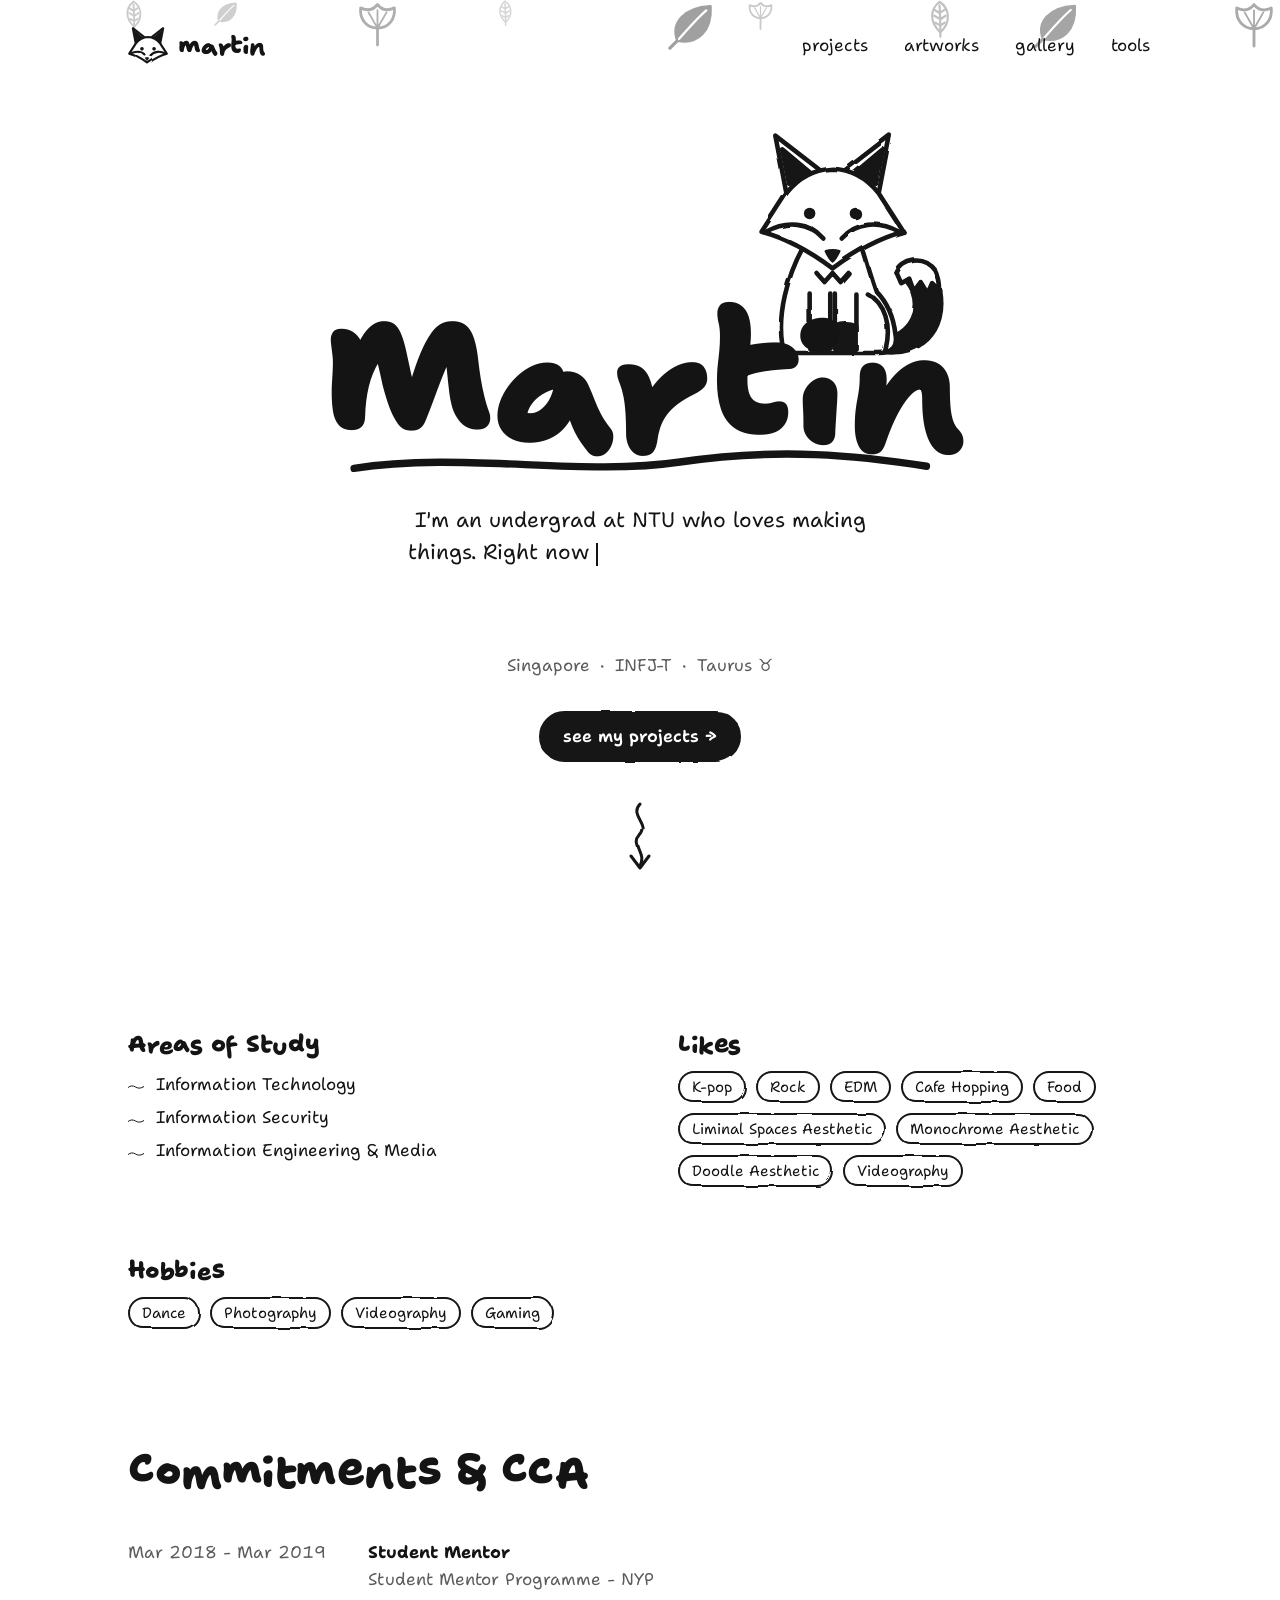
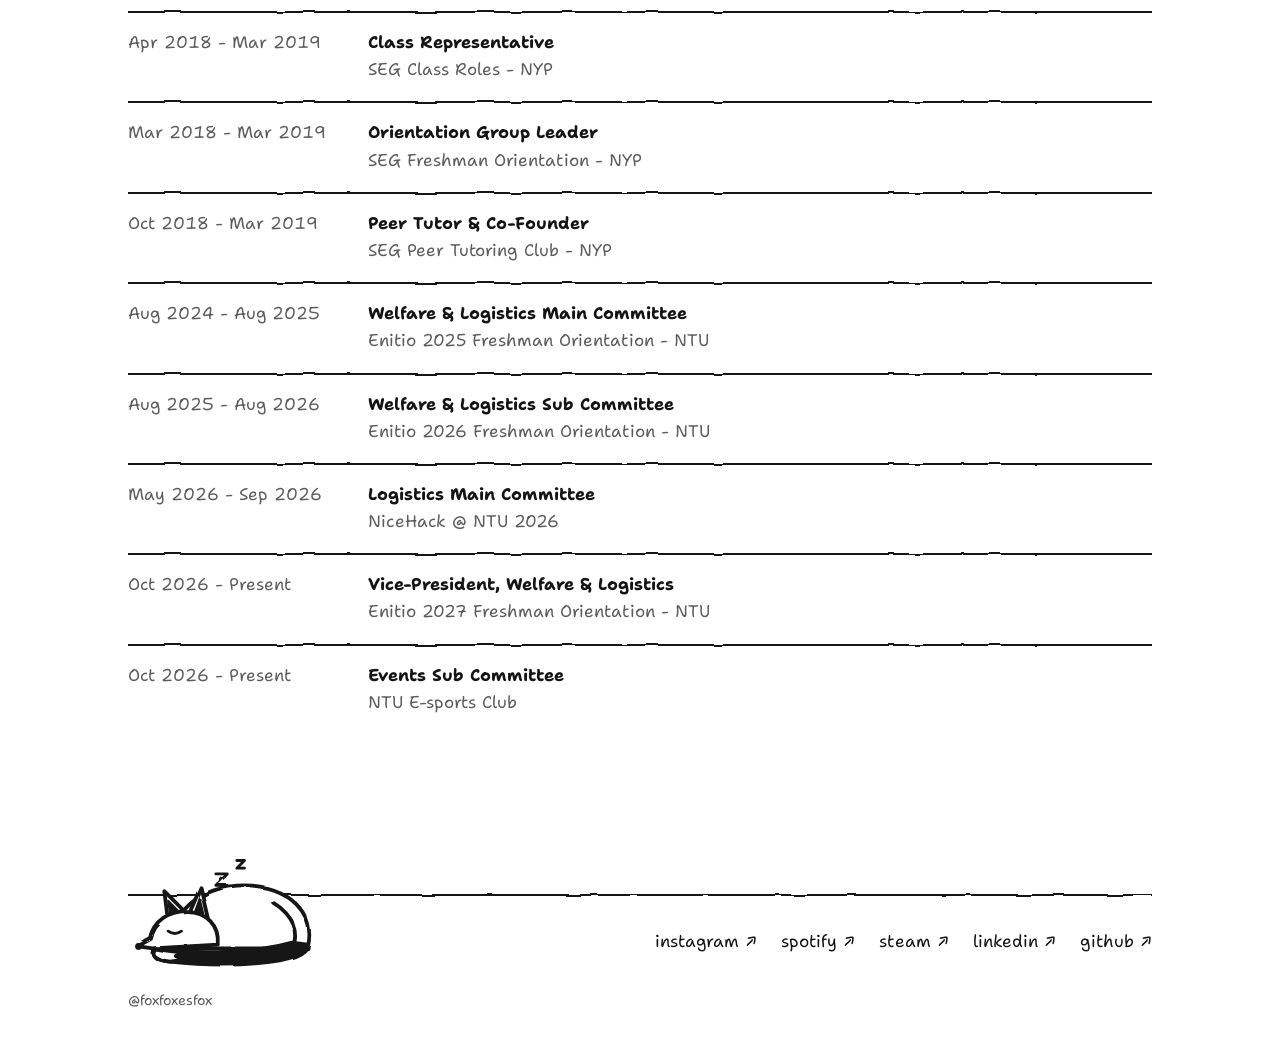
==== index.html @ 38fc7af1 "update to areas of study" ====
<!DOCTYPE html>
<html lang="en">
<head>
  <meta charset="UTF-8" />
  <meta name="viewport" content="width=device-width, initial-scale=1.0" />
  <title>Martin — Student, Developer &amp; Creator</title>
  <meta name="description" content="Martin's page." />
  <link rel="canonical" href="https://foxesvx.dev/" />

  <meta property="og:type" content="website" />
  <meta property="og:site_name" content="Martin's page 🦊" />
  <meta property="og:title" content="Martin's page 🦊" />
  <meta property="og:description" content="Personal Projects&nbsp;|&nbsp;Artworks&nbsp;|&nbsp;Photography" />
  <meta property="og:url" content="https://foxesvx.dev/" />
  <meta property="og:image" content="/assets/fox.png?v=3" />

  <meta name="twitter:card" content="summary" />
  <meta name="twitter:title" content="Martin's page 🦊" />
  <meta name="twitter:description" content="Personal Projects&nbsp;|&nbsp;Artworks&nbsp;|&nbsp;Photography" />
  <meta name="twitter:image" content="/assets/fox.png?v=3" />

  <link rel="icon" type="image/svg+xml" href="/assets/fox-head.svg?v=3">
  <link rel="icon" type="image/png" href="/assets/fox.png?v=3">
  <link rel="apple-touch-icon" href="/assets/fox.png?v=3">
  <link rel="preconnect" href="https://fonts.googleapis.com">
  <link rel="preconnect" href="https://fonts.gstatic.com" crossorigin>
  <link href="https://fonts.googleapis.com/css2?family=Shantell+Sans:ital,wght,BNCE,INFM@0,300..800,-100..100,0..100&display=swap" rel="stylesheet">
  <link rel="stylesheet" href="style.css" />
</head>

<body>
  <!-- Wobble filters: three seeds so drawn lines can "boil" -->
  <svg class="defs" aria-hidden="true" focusable="false">
    <filter id="rough-a"><feTurbulence type="fractalNoise" baseFrequency="0.035" numOctaves="2" seed="3" /><feDisplacementMap in="SourceGraphic" scale="3.5" /></filter>
    <filter id="rough-b"><feTurbulence type="fractalNoise" baseFrequency="0.035" numOctaves="2" seed="11" /><feDisplacementMap in="SourceGraphic" scale="3.5" /></filter>
    <filter id="rough-c"><feTurbulence type="fractalNoise" baseFrequency="0.035" numOctaves="2" seed="27" /><feDisplacementMap in="SourceGraphic" scale="3.5" /></filter>
  </svg>
  <a class="skip" href="#main">skip to content</a>

  <header class="site-header">
    <a href="index.html" class="brand lettered" aria-label="martin's page, home">
      <svg class="doodle" viewBox="34 8 132 124" aria-hidden="true">
    <path class="paper" d="M60 64 L50 12 L94 46 Z" />
    <path class="paper" d="M140 64 L150 12 L106 46 Z" />
    <path class="solid" d="M62 54 L56 24 L80 44 Z" />
    <path class="solid" d="M138 54 L144 24 L120 44 Z" />
    <path class="paper" d="M60 62 Q76 42 100 41 Q124 42 140 62 L162 96 Q132 104 100 128 Q68 104 38 96 Z" />
    <path class="ink" d="M42 96 C60 86 80 88 92 102" />
    <path class="ink" d="M158 96 C140 86 120 88 108 102" />
    <circle class="dot" cx="80" cy="80" r="6" /><circle class="dot" cx="120" cy="80" r="6" />
    <path class="solid" d="M94 113 Q100 111 106 113 Q102 121 100 122 Q98 121 94 113 Z" style="--sw:2" />
  </svg>
      <span>martin</span>
    </a>
    <nav class="nav" aria-label="Main">
      <a href="projects.html">projects</a>
      <a href="artworks.html">artworks</a>
      <a href="gallery.html">gallery</a>
      <a href="tools.html">tools</a>
    </nav>
  </header>

  <main id="main">

    <section class="hero">
      <div class="hero-mark">
        <svg class="doodle hero-fox boil" viewBox="34 8 166 200" aria-hidden="true">
      <g class="fox-tail">
        <path class="solid" d="M136 200 C178 208 200 182 194 148 C190 124 166 116 156 132 C170 140 177 158 170 172 C163 186 150 190 136 188 Z" />
        <path class="paper" d="M156 132 C160 120 180 116 190 130 C193 136 194 142 194 148 L187 141 L183 150 L177 140 L171 148 L167 137 L160 141 Z" />
      </g>
      <path class="paper" d="M74 110 C60 136 52 168 56 194 Q58 202 68 202 L140 202 C152 202 157 196 155 186 C153 168 146 156 138 148 C133 134 130 122 126 110 Z" />
      <path class="ink" d="M130 150 C146 158 152 178 146 200" />
      <path class="ink" d="M86 132 l7 8 l7 -8 l7 8 l7 -8" />
      <path class="paper" d="M80 150 L80 198 Q89 205 98 198 L98 150" />
      <path class="solid" d="M80 178 Q89 174 98 178 L98 198 Q89 205 80 198 Z" />
      <path class="paper" d="M102 150 L102 198 Q111 205 120 198 L120 150" />
      <path class="solid" d="M102 178 Q111 174 120 178 L120 198 Q111 205 102 198 Z" />
      <path class="paper" d="M60 64 L50 12 L94 46 Z" />
    <path class="paper" d="M140 64 L150 12 L106 46 Z" />
    <path class="solid" d="M62 54 L56 24 L80 44 Z" />
    <path class="solid" d="M138 54 L144 24 L120 44 Z" />
      <path class="paper" d="M60 62 Q76 42 100 41 Q124 42 140 62 L162 96 Q132 104 100 128 Q68 104 38 96 Z" />
    <path class="ink" d="M42 96 C60 86 80 88 92 102" />
    <path class="ink" d="M158 96 C140 86 120 88 108 102" />
      <g class="fox-eyes"><circle class="dot pupil" cx="80" cy="80" r="5" /><circle class="dot pupil" cx="120" cy="80" r="5" /></g>
      <path class="solid" d="M94 113 Q100 111 106 113 Q102 121 100 122 Q98 121 94 113 Z" style="--sw:2" />
    </svg>
        <h1 class="hero-name lettered">Martin<svg class="scribble" viewBox="0 0 300 20" preserveAspectRatio="none" aria-hidden="true"><path d="M6 12 C60 4 120 16 170 9 S260 6 294 11" /></svg></h1>
      </div>
      <p class="intro" id="intro">I'm an undergrad at NTU who loves making things. Right now I'm building more personal projects, getting better at dance, and picking up photography and videography along the way.</p>
      <p class="hero-meta"><span>Singapore</span><span>INFJ-T</span><span>Taurus ♉&#xFE0E;</span></p>
      <a href="projects.html" class="pill pill-ink sketch">see my projects →</a>
      <a href="#about" class="scroll-cue boil" aria-label="Scroll to about me">
        <svg class="doodle" viewBox="0 0 30 70" aria-hidden="true"><path class="ink" d="M15 2 C4 14 26 22 15 34 C6 44 22 50 15 64 M6 54 L15 66 L24 54" /></svg>
      </a>
    </section>

    <section class="wrap section" id="about" aria-label="About me">
      <div class="about-grid">
        <div>
          <h2 class="h3 lettered">Areas of Study</h2>
          <ul class="study">
            <li>Information Technology</li>
            <li>Information Security</li>
            <li>Information Engineering &amp; Media</li>
          </ul>
        </div>

        <div>
          <h2 class="h3 lettered">Likes</h2>
          <ul class="tags">
            <li class="tag sketch">K-pop</li>
            <li class="tag sketch">Rock</li>
            <li class="tag sketch">EDM</li>
            <li class="tag sketch">Cafe Hopping</li>
            <li class="tag sketch">Food</li>
            <li class="tag sketch">Liminal Spaces Aesthetic</li>
            <li class="tag sketch">Monochrome Aesthetic</li>
            <li class="tag sketch">Doodle Aesthetic</li>
            <li class="tag sketch">Videography</li>
          </ul>
        </div>

        <div>
          <h2 class="h3 lettered">Hobbies</h2>
          <ul class="tags">
            <li class="tag sketch">Dance</li>
            <li class="tag sketch">Photography</li>
            <li class="tag sketch">Videography</li>
            <li class="tag sketch">Gaming</li>
          </ul>
        </div>
      </div>
    </section>

    <section class="wrap section" aria-labelledby="commitments-title">
      <h2 id="commitments-title" class="section-title lettered">Commitments &amp; CCA</h2>
      <ol id="commitmentsGrid" class="timeline">
        <li><noscript>Enable JavaScript to see my commitments.</noscript></li>
      </ol>
    </section>

  </main>

  <footer class="site-footer">
    <div class="wrap footer-inner">
      <svg class="doodle sleepy" viewBox="0 0 220 120" role="img" aria-label="A fox curled up asleep">
        <path class="paper" d="M50 102 C40 66 76 36 122 36 C168 36 198 66 188 102 Z" />
        <path class="ink" d="M152 54 C172 66 180 86 172 102" />
        <path class="paper" d="M42 74 L38 42 L62 66 Z" />
        <path class="paper" d="M64 66 L76 38 L84 72 Z" />
        <path class="solid" d="M44 66 L42 52 L54 64 Z" style="--sw:2" />
        <path class="solid" d="M70 64 L75 50 L79 66 Z" style="--sw:2" />
        <path class="paper" d="M24 92 C28 74 44 64 62 64 C82 64 96 78 94 98 L26 102 L10 100 Z" />
        <path class="ink" d="M42 84 Q49 89 56 84" style="--sw:3" />
        <circle class="dot" cx="11" cy="100" r="3.5" />
        <path class="solid" d="M188 98 C186 120 100 122 44 116 C28 114 22 108 28 102 C70 108 130 108 172 96 Z" />
        <path class="paper" d="M44 116 C28 114 22 108 28 102 C36 104 46 105 56 106 L50 110 L58 114 Z" />
        <path class="ink" d="M92 24 h12 l-12 12 h12 M114 10 h8 l-8 8 h8" style="--sw:3" />
      </svg>
      <nav class="socials" aria-label="Elsewhere">
        <a href="https://instagram.com/foxfoxesfox" target="_blank" rel="noopener noreferrer">instagram ↗</a>
        <a href="https://open.spotify.com/user/lonestary" target="_blank" rel="noopener noreferrer">spotify ↗</a>
        <a href="https://steamcommunity.com/id/foxfoxesfox" target="_blank" rel="noopener noreferrer">steam ↗</a>
        <a href="https://linkedin.com/in/mpjy" target="_blank" rel="noopener noreferrer">linkedin ↗</a>
        <a href="https://github.com/foxfoxesfox" target="_blank" rel="noopener noreferrer">github ↗</a>
      </nav>
      <p class="handle">@foxfoxesfox</p>
    </div>
  </footer>

  <script src="script.js"></script>

  <!-- Commitments -->
  <script>
    (async function () {
      const list = document.getElementById('commitmentsGrid');
      try {
        const res = await fetch('assets/commitments.json');
        if (!res.ok) throw new Error();
        const items = await res.json();

        list.innerHTML = items.map(item => `
          <li>
            <time>${item.date}</time>
            <div>
              <div class="role">${item.role}</div>
              <div class="org">${item.org}</div>
            </div>
          </li>
        `).join('');
      } catch {
        list.innerHTML = '<li class="load-error">Could not load commitments.</li>';
      }
    })();
  </script>
</body>
</html>
---- style.css ----
/* ── Tokens ── */
:root {
  --paper:     #ffffff;
  --ink:       #141414;
  --ink-soft:  #5c5c5c;
  --ink-faint: #ececec;

  --font: 'Shantell Sans', 'Comic Sans MS', system-ui, sans-serif;
  --wrap: 1120px;
  --gutter: clamp(16px, 4vw, 48px);

  /* motion tokens (transitions.dev scale) */
  --duration-quick: 150ms;
  --duration-fast: 250ms;
  --duration-slow: 400ms;
  --duration-very-slow: 500ms;
  --ease-smooth-out: cubic-bezier(0.22, 1, 0.36, 1);
  --ease-bounce: cubic-bezier(0.34, 1.36, 0.64, 1);
  --scale-large: 0.96;

  /* hand-drawn line art used as backgrounds */
  --squiggle: url("data:image/svg+xml,%3Csvg xmlns='http://www.w3.org/2000/svg' viewBox='0 0 40 8'%3E%3Cpath d='M0 5 C5 1 10 1 15 4 S25 7 30 4 S38 2 40 4' fill='none' stroke='%23141414' stroke-width='2' stroke-linecap='round'/%3E%3C/svg%3E");
  --loop: url("data:image/svg+xml,%3Csvg xmlns='http://www.w3.org/2000/svg' viewBox='0 0 100 40' preserveAspectRatio='none'%3E%3Cpath d='M10 24 C8 10 58 3 86 9 C100 13 98 31 70 35 C42 39 6 36 4 24 C3 15 22 7 44 6' fill='none' stroke='%23141414' stroke-width='2' stroke-linecap='round' vector-effect='non-scaling-stroke'/%3E%3C/svg%3E");
}

/* ── Reset ── */
*, *::before, *::after { box-sizing: border-box; margin: 0; padding: 0; }
html {
  -webkit-font-smoothing: antialiased;
  scroll-behavior: smooth;
  scrollbar-color: var(--ink) var(--paper);
  scrollbar-width: thin;
}
body {
  background: var(--paper);
  color: var(--ink);
  font-family: var(--font);
  font-size: 1.0625rem;
  line-height: 1.6;
  font-variation-settings: 'INFM' 15, 'BNCE' 0;
  caret-color: var(--ink);
}
img  { display: block; max-width: 100%; }
a    { color: inherit; text-decoration: none; }
button { font: inherit; color: inherit; background: none; border: 0; cursor: pointer; }
ul, ol { list-style: none; }
p { text-wrap: pretty; }
::selection { background: var(--ink); color: var(--paper); }
:focus-visible { outline: 2px dashed var(--ink); outline-offset: 4px; border-radius: 8px; }

.defs { position: absolute; width: 0; height: 0; overflow: hidden; }
.sr-only { position: absolute; width: 1px; height: 1px; overflow: hidden; clip-path: inset(50%); white-space: nowrap; }
.skip {
  position: absolute; left: var(--gutter); top: -60px; z-index: 100;
  background: var(--ink); color: var(--paper); padding: 8px 16px; border-radius: 999px;
}
.skip:focus { top: 12px; }

/* Lettered = the loose, bouncy hand of the display type */
.lettered {
  font-weight: 800;
  font-variation-settings: 'INFM' 100, 'BNCE' 60;
  letter-spacing: -0.01em;
  line-height: 1;
  text-wrap: balance;
}

/* ── Doodle SVG paint ── */
.doodle { overflow: visible; filter: url(#rough-a); }
.doodle .ink, .leaf .ink { fill: none; stroke: var(--ink); stroke-width: var(--sw, 4); stroke-linecap: round; stroke-linejoin: round; }
.doodle .solid, .leaf .solid { fill: var(--ink); stroke: var(--ink); stroke-width: var(--sw, 4); stroke-linejoin: round; }
.doodle .paper, .leaf .paper { fill: var(--paper); stroke: var(--ink); stroke-width: var(--sw, 4); stroke-linecap: round; stroke-linejoin: round; }
.doodle .dot   { fill: var(--ink); }

/* Sketch = an element whose outline (or fill) is drawn by hand.
   The outline lives on ::before so the wobble filter never touches the text. */
.sketch { position: relative; isolation: isolate; }
.sketch::before {
  content: '';
  position: absolute; inset: 0; z-index: -1;
  border: 2px solid var(--ink);
  border-radius: var(--r, 14px);
  background: var(--fill, transparent);
  filter: url(#rough-a);
  pointer-events: none;
}

/* Line boil: the outline redraws itself on hover, like hand animation on twos */
@keyframes boil {
  0%   { filter: url(#rough-a); }
  33%  { filter: url(#rough-b); }
  66%  { filter: url(#rough-c); }
}
.sketch:hover::before,
.boil:hover { animation: boil 375ms steps(1) infinite; }

/* ── Falling leaves (ambient background, built by script.js) ── */
.site-header, main, .site-footer { position: relative; z-index: 1; }
.leaves { position: fixed; inset: 0; z-index: 0; overflow: hidden; pointer-events: none; }
.leaf {
  position: absolute; top: 0; left: var(--x);
  width: var(--size); opacity: var(--o);
  will-change: transform;
  /* constant drop like a leaf at terminal speed; the sway below carries the easing */
  animation: leaf-fall var(--fall) linear var(--delay) infinite;
}
.leaf svg {
  display: block; width: 100%; height: auto; overflow: visible;
  --sw: 2.5;
  animation: leaf-sway var(--sway-time) ease-in-out var(--delay) infinite alternate;
}
@keyframes leaf-fall { from { transform: translateY(-15vh); } to { transform: translateY(115vh); } }
@keyframes leaf-sway {
  from { transform: translateX(calc(var(--sway) * -1)) rotate(calc(var(--spin) * -1)); }
  to   { transform: translateX(var(--sway)) rotate(var(--spin)); }
}

/* ── Layout ── */
.wrap { width: 100%; max-width: var(--wrap); margin-inline: auto; padding-inline: var(--gutter); }

/* ── Header ── */
.site-header {
  display: flex; align-items: center; justify-content: space-between; gap: 16px;
  max-width: var(--wrap); margin-inline: auto;
  padding: 22px var(--gutter);
}
.brand { display: inline-flex; align-items: center; gap: 10px; font-size: 1.5rem; }
.brand .doodle { width: 40px; height: auto; --sw: 7; }

.nav { display: flex; gap: clamp(14px, 3vw, 32px); font-size: 1.0625rem; }
.nav a { position: relative; padding: 10px 2px; }
.nav a::after {
  content: '';
  position: absolute; left: 0; right: 0; bottom: 2px; height: 8px;
  background: var(--squiggle) repeat-x left center / 20px 8px;
  transform: scaleX(0); transform-origin: left;
  transition: transform var(--duration-fast) var(--ease-smooth-out);
}
.nav a:hover::after { transform: scaleX(1); }
.nav a[aria-current='page']::after {
  inset: 0 -9px; height: auto;
  background: var(--loop) no-repeat center / 100% 100%;
  transform: none;
}

/* ── Buttons ── */
.pill {
  --r: 999px;
  display: inline-flex; align-items: center; gap: 8px;
  padding: 12px 24px; font-weight: 600;
  transition: transform var(--duration-fast) var(--ease-bounce);
}
.pill-ink { --fill: var(--ink); color: var(--paper); }
.pill:hover  { transform: translateY(-2px) rotate(-1deg); }
.pill:active { transform: scale(0.96); transition-duration: var(--duration-quick); }

/* ── Hero ── */
.hero {
  min-height: calc(100svh - 90px);
  display: flex; flex-direction: column; align-items: center; justify-content: center;
  text-align: center;
  padding: 40px var(--gutter) 32px;
}
.hero-mark {
  display: inline-flex; flex-direction: column;
  font-size: clamp(5rem, 22vw, 11rem);
}
.hero-fox {
  align-self: flex-end;
  width: clamp(92px, 1.1em, 190px);
  margin-right: 0.1em;
  margin-bottom: -0.36em;
}
.hero-name {
  position: relative; z-index: 1;
  font-size: 1em;
  line-height: 0.95;
}
.hero-name .scribble {
  position: absolute; left: 4%; right: 4%; bottom: -0.12em;
  width: 92%; height: 0.24em; overflow: visible;
}
.scribble path { fill: none; stroke: var(--ink); stroke-width: 3.5; stroke-linecap: round; }
/* drawn left to right; a clip reveal works at any aspect ratio, unlike dash tricks */
.scribble { clip-path: inset(-50% 100% -50% 0); animation: draw 700ms var(--ease-smooth-out) 300ms forwards; }
.hero-name:hover .scribble { animation: redraw 700ms var(--ease-smooth-out) forwards; }
@keyframes draw   { to { clip-path: inset(-50% 0 -50% 0); } }
@keyframes redraw { from { clip-path: inset(-50% 100% -50% 0); } to { clip-path: inset(-50% 0 -50% 0); } }

.intro {
  margin-top: 40px; max-width: 42ch;
  font-size: clamp(1.125rem, 2.1vw, 1.3125rem); line-height: 1.55;
  text-wrap: balance;
}
.untyped { visibility: hidden; }
.caret {
  display: inline-block; width: 2px; height: 1.1em; margin-right: -2px;
  background: var(--ink); vertical-align: text-bottom;
  animation: caret 1s steps(1) infinite;
}
@keyframes caret { 50% { opacity: 0; } }
.hero-meta { margin-top: 18px; color: var(--ink-soft); font-size: 1.0625rem; }
.hero-meta span + span::before { content: '·'; margin-inline: 0.6em; }
.hero .pill { margin-top: 32px; }
.scroll-cue { margin-top: 40px; display: block; width: 30px; }
.scroll-cue .doodle { width: 30px; height: auto; --sw: 3; }

/* fox life: eyes, blink, tail */
.pupil { transition: transform 120ms ease-out; }
.fox-eyes { transform-box: fill-box; transform-origin: center; transition: transform 90ms ease-in-out; }
.fox-eyes.is-blinking { transform: scaleY(0.12); }
.fox-tail {
  transform-box: fill-box; transform-origin: 0% 100%;
  animation: sway 3.2s ease-in-out infinite alternate;
}
@keyframes sway { from { transform: rotate(-3deg); } to { transform: rotate(4deg); } }

/* ── Sections ── */
.section { padding-block: clamp(64px, 10vw, 120px) 0; }
.section-title { font-size: clamp(2rem, 5vw, 2.75rem); margin-bottom: 28px; }
.h3 { font-size: 1.5rem; margin-bottom: 14px; }

.about-grid {
  display: grid; gap: clamp(40px, 6vw, 72px) clamp(32px, 6vw, 96px);
  grid-template-columns: repeat(auto-fit, minmax(min(100%, 300px), 1fr));
}
.study li { position: relative; padding-left: 28px; margin-bottom: 6px; }
.study li::before {
  content: ''; position: absolute; left: 0; top: 0.75em; width: 16px; height: 8px;
  background: var(--squiggle) no-repeat left center / 20px 8px;
}

.tags { display: flex; flex-wrap: wrap; gap: 10px; }
.tag { --r: 999px; --fill: var(--paper); padding: 4px 14px; font-size: 0.9375rem; white-space: nowrap; }


/* commitments */
.timeline li {
  position: relative;
  display: grid; grid-template-columns: 13rem 1fr; gap: 4px 32px;
  padding-block: 18px;
}
.timeline li + li::before {
  content: ''; position: absolute; left: 0; right: 0; top: 0;
  border-top: 2px solid var(--ink); filter: url(#rough-b);
}
.timeline time { color: var(--ink-soft); font-variant-numeric: tabular-nums; }
.timeline .role { font-weight: 700; }
.timeline .org  { color: var(--ink-soft); }
.load-error { color: var(--ink-soft); }

/* ── Footer ── */
.site-footer { margin-top: clamp(96px, 14vw, 160px); padding-bottom: 40px; }
.footer-inner {
  display: grid; grid-template-columns: auto 1fr; gap: 24px 48px; align-items: end;
  position: relative; padding-top: 24px;
}
.footer-inner::before {
  content: ''; position: absolute; left: var(--gutter); right: var(--gutter); top: 0;
  border-top: 2px solid var(--ink); filter: url(#rough-c);
}
.sleepy { width: clamp(150px, 22vw, 210px); margin-top: -70px; }
.socials { display: flex; flex-wrap: wrap; gap: 0 24px; justify-content: flex-end; }
.socials a { position: relative; padding: 10px 0; }
.socials a::after {
  content: ''; position: absolute; left: 0; right: 0; bottom: 4px; height: 8px;
  background: var(--squiggle) repeat-x left center / 20px 8px;
  transform: scaleX(0); transform-origin: left;
  transition: transform var(--duration-fast) var(--ease-smooth-out);
}
.socials a:hover::after { transform: scaleX(1); }
.handle { grid-column: 1 / -1; font-size: 0.875rem; color: var(--ink-soft); }

/* ── Sub-pages ── */
.page-head { position: relative; padding-top: clamp(32px, 6vw, 64px); }
.page-title { font-size: clamp(2.75rem, 13vw, 7.5rem); padding-bottom: 14px; }
.page-head::after {
  content: ''; display: block;
  border-top: 2.5px solid var(--ink); filter: url(#rough-a);
}
.peeker {
  position: absolute; right: calc(var(--gutter) + 6%); bottom: -4px;
  width: clamp(84px, 13vw, 140px);
}

/* projects */
.project {
  display: grid; grid-template-columns: 1.15fr 1fr; gap: clamp(28px, 5vw, 72px);
  align-items: center;
  padding-block: clamp(48px, 8vw, 88px);
}
.project:nth-child(even) .shot { order: 2; }
.shot {
  --r: 10px; padding: 10px; position: relative;
  transform: rotate(-0.8deg);
  transition: transform var(--duration-slow) var(--ease-smooth-out);
}
.project:nth-child(even) .shot { transform: rotate(0.8deg); }
.project .shot:hover { transform: rotate(0deg); }
.shot img { border-radius: 6px; width: 100%; height: auto; }
.burst { position: absolute; top: -26px; left: -22px; width: 76px; transform: rotate(-12deg); z-index: 1; }
.burst text { font: 800 22px var(--font); fill: var(--paper); font-variation-settings: 'INFM' 100; }
.project-title { font-size: clamp(2rem, 4.5vw, 3rem); margin-bottom: 16px; }
.project p { max-width: 60ch; }
.project p a { text-decoration: underline; text-decoration-thickness: 1.5px; text-underline-offset: 3px; }
.project .tags { margin-top: 20px; }
.actions { display: flex; flex-wrap: wrap; gap: 12px; margin-top: 24px; }

.project-list > * + *::before {
  content: ''; position: absolute; left: 0; right: 0; top: 0;
  border-top: 2px dashed var(--ink); opacity: 0.5;
}
.project-list > * { position: relative; }

.more {
  --r: 18px;
  display: grid; grid-template-columns: auto 1fr auto; gap: 18px; align-items: center;
  padding: 22px 26px;
}
.more svg { width: 28px; height: 28px; }
.more-title { font-size: 1.5rem; }
.more-sub { color: var(--ink-soft); font-size: 0.9375rem; }
.more-arrow { font-size: 1.5rem; transition: transform var(--duration-fast) var(--ease-bounce); }
.more:hover .more-arrow { transform: translate(3px, -3px); }

/* artworks + gallery: flush grid */
.group-title { font-size: clamp(1.75rem, 4vw, 2.25rem); margin: clamp(48px, 7vw, 72px) 0 20px; }
.tile-grid {
  display: grid; gap: 0;
  grid-template-columns: repeat(auto-fill, minmax(min(50%, 220px), 1fr));
  max-width: var(--wrap); margin-inline: auto; padding-inline: var(--gutter);
}
.tile {
  position: relative; aspect-ratio: 1; overflow: hidden;
  background: var(--ink-faint); cursor: zoom-in; display: block; width: 100%;
}
.tile img {
  width: 100%; height: 100%; object-fit: cover;
  transition: transform var(--duration-slow) var(--ease-smooth-out);
}
.tile:hover img { transform: scale(1.04); }
.tile-label {
  --r: 12px; --fill: var(--paper);
  position: absolute; left: 12px; bottom: 12px; right: 12px; width: fit-content;
  padding: 6px 14px; text-align: left; line-height: 1.35;
  opacity: 0; transform: translateY(6px);
  transition: opacity var(--duration-fast) var(--ease-smooth-out), transform var(--duration-fast) var(--ease-smooth-out);
}
.tile-label b { display: block; font-weight: 700; }
.tile-label small { font-size: 0.8125rem; color: var(--ink-soft); }
.tile:hover .tile-label, .tile:focus-visible .tile-label { opacity: 1; transform: none; }
.tile:focus-visible { outline-offset: -6px; }
@media (hover: none) {
  .tile-label { opacity: 1; transform: none; left: 8px; bottom: 8px; right: 8px; padding: 4px 10px; font-size: 0.8125rem; }
  .tile-label small { display: none; }
}
.tile.is-skeleton { cursor: default; }

.count { margin-top: 20px; color: var(--ink-soft); }
.empty { padding-block: 48px; color: var(--ink-soft); max-width: 46ch; }
.empty code { font-size: 0.9em; color: var(--ink); }

/* tools */
.page-intro { margin-top: 28px; max-width: 60ch; font-size: 1.125rem; color: var(--ink-soft); }
.tool-list li { position: relative; }
.tool-list li + li::before {
  content: ''; position: absolute; left: 0; right: 0; top: 0;
  border-top: 2px solid var(--ink); filter: url(#rough-b); opacity: 0.35;
}
.tool {
  display: grid; grid-template-columns: 17rem 1fr;
  grid-template-areas: "name desc" "src desc";
  gap: 2px 32px; padding-block: 16px;
}
.tool-name { grid-area: name; justify-self: start; position: relative; font-weight: 700; }
.tool-name::after {
  content: ''; position: absolute; left: 0; right: 1.2em; bottom: -6px; height: 8px;
  background: var(--squiggle) repeat-x left center / 20px 8px;
  transform: scaleX(0); transform-origin: left;
  transition: transform var(--duration-fast) var(--ease-smooth-out);
}
.tool:hover .tool-name::after { transform: scaleX(1); }
.tool-arrow { display: inline-block; transition: transform var(--duration-fast) var(--ease-bounce); }
.tool:hover .tool-arrow { transform: translate(2px, -2px); }
.tool-src { grid-area: src; font-size: 0.875rem; color: var(--ink-soft); overflow-wrap: anywhere; }
.tool-desc { grid-area: desc; }

/* lightbox */
.lightbox {
  position: fixed; inset: 0; z-index: 50;
  display: flex; flex-direction: column; align-items: center; justify-content: center; gap: 16px;
  padding: 64px 16px 32px;
  background: var(--paper);
  cursor: zoom-out;
  opacity: 0; visibility: hidden;
  transition: opacity var(--duration-quick) ease-out, visibility 0s var(--duration-quick);
}
.lightbox.open {
  opacity: 1; visibility: visible;
  transition: opacity var(--duration-fast) var(--ease-smooth-out);
}
.lightbox-img {
  max-width: min(100%, 1100px); max-height: calc(100svh - 160px); width: auto; height: auto;
  border-radius: 6px;
  transform: scale(var(--scale-large));
  transition: transform var(--duration-quick) ease-out;
}
.lightbox.open .lightbox-img { transform: none; transition: transform var(--duration-fast) var(--ease-smooth-out); }
.lightbox-caption { font-size: 1.125rem; text-align: center; }
.lightbox-close { --r: 999px; position: absolute; top: 16px; right: 16px; width: 48px; height: 48px; display: grid; place-items: center; }
.lightbox-close svg { width: 20px; height: 20px; }

/* ── Small screens ── */
@media (max-width: 720px) {
  .project { grid-template-columns: 1fr; }
  .project:nth-child(even) .shot { order: 0; }
  .timeline li { grid-template-columns: 1fr; }
  .tool { grid-template-columns: 1fr; grid-template-areas: "name" "src" "desc"; }
  .tool-desc { margin-top: 6px; }
  .timeline time { order: 2; font-size: 0.9375rem; }
  .footer-inner { grid-template-columns: 1fr; justify-items: center; text-align: center; }
  .socials { justify-content: center; }
  .sleepy { margin-top: -60px; }
  .more { grid-template-columns: auto 1fr; }
  .more-arrow { display: none; }
  .peeker { right: var(--gutter); width: 68px; }
  .burst { left: -8px; top: -20px; width: 62px; }
}
@media (max-width: 720px) {
  .hero { min-height: 0; padding-top: 56px; }
}
@media (max-width: 420px) {
  .brand span { display: none; }
}

@media (prefers-reduced-motion: reduce) {
  html { scroll-behavior: auto; }
  .leaves { display: none; }
  *, *::before, *::after { animation: none !important; transition: none !important; }
  .scribble { clip-path: none; }
}
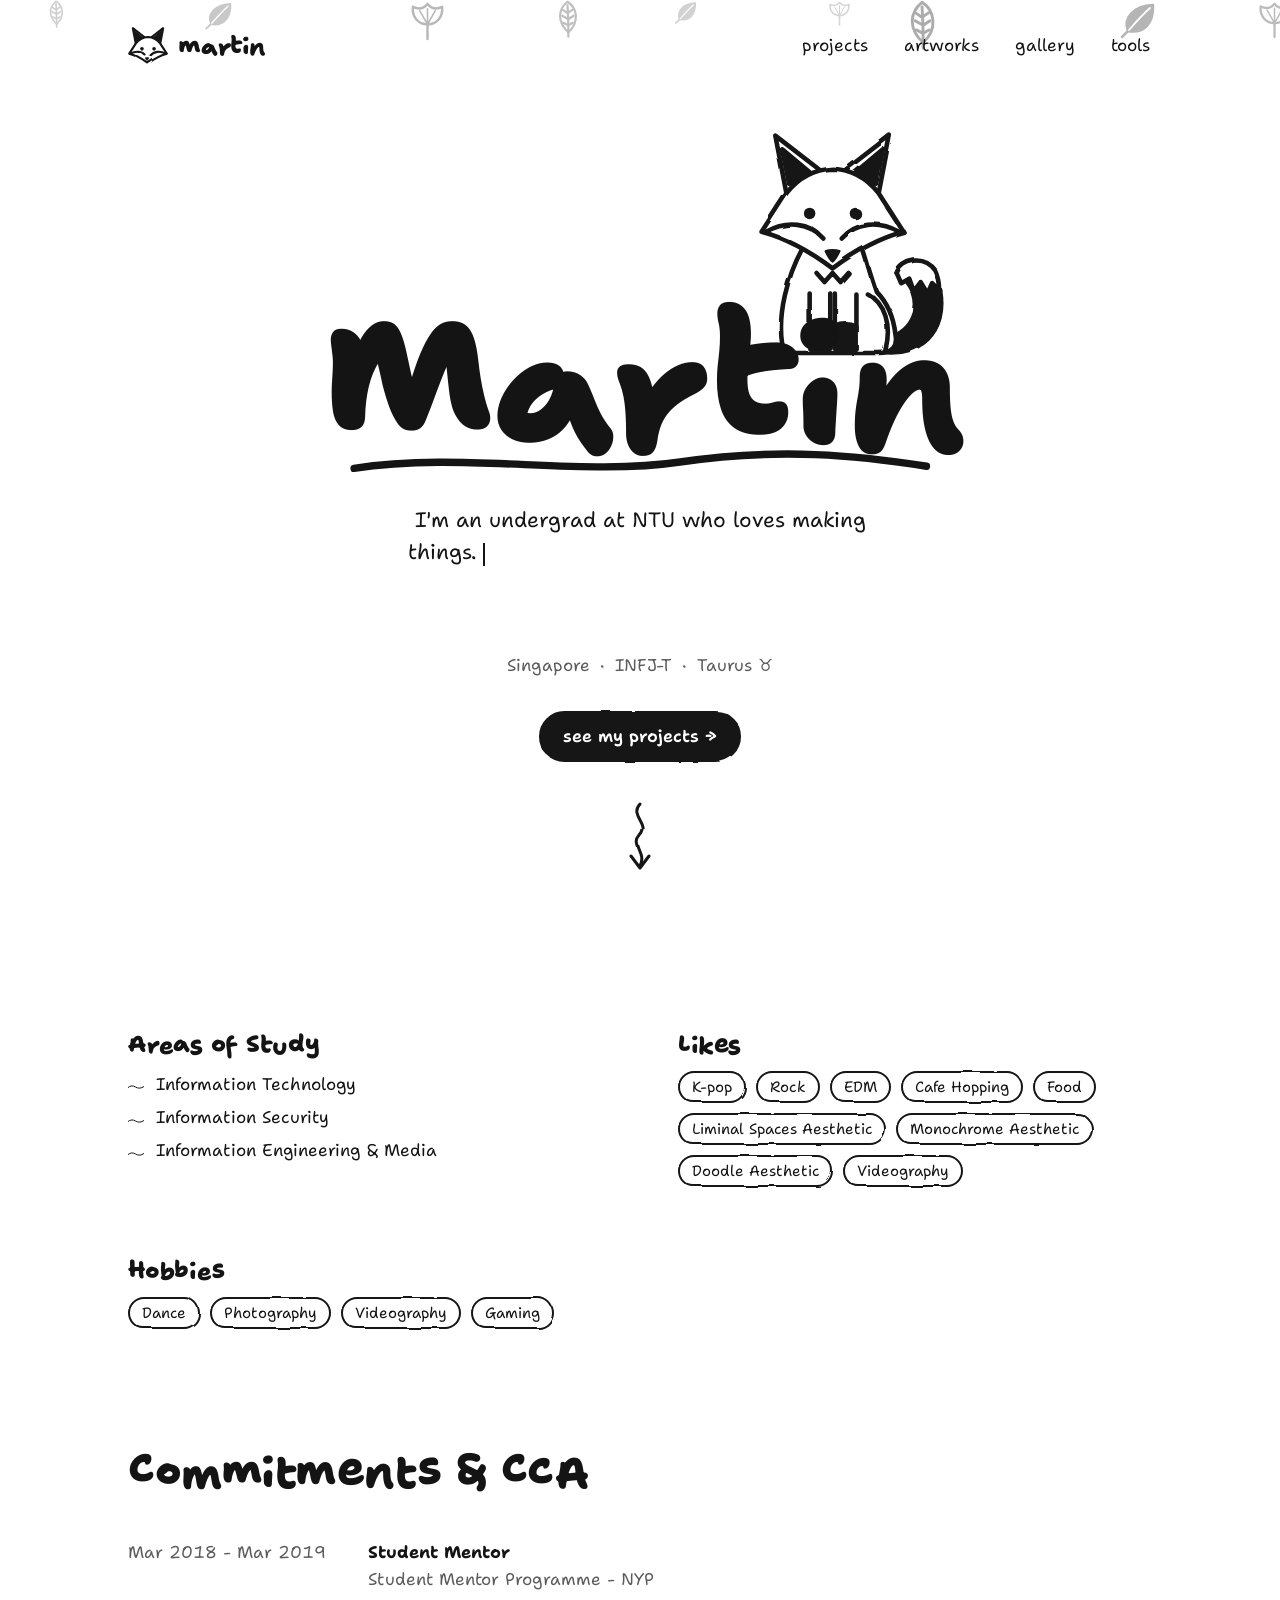
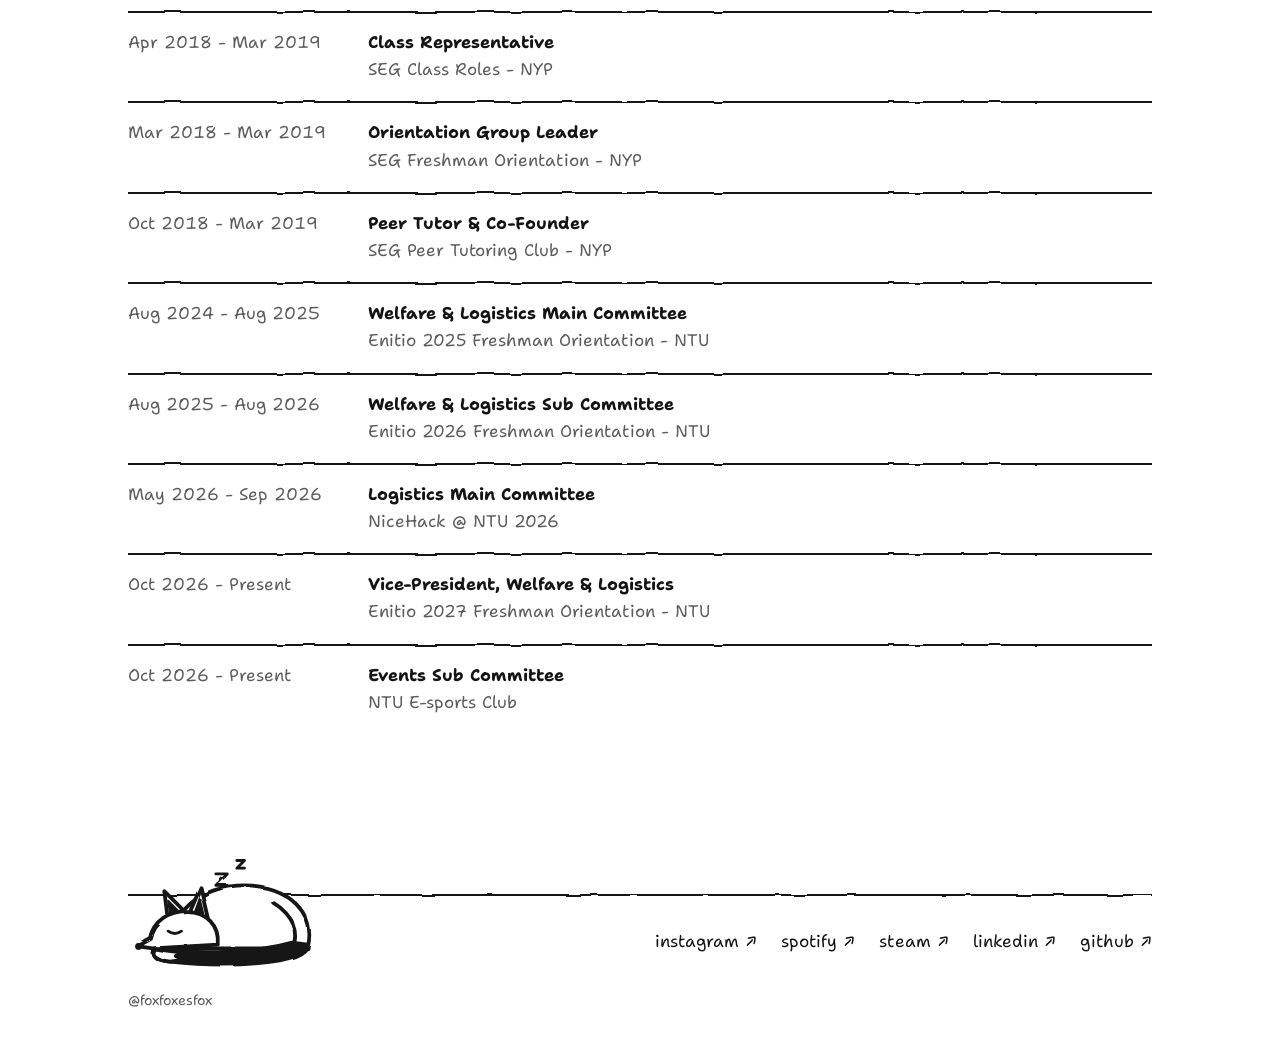
==== commit 94eb8746: "update footer links" ====
--- a/index.html
+++ b/index.html
@@ -160,7 +160,7 @@
         <path class="ink" d="M92 24 h12 l-12 12 h12 M114 10 h8 l-8 8 h8" style="--sw:3" />
       </svg>
       <nav class="socials" aria-label="Elsewhere">
-        <a href="https://instagram.com/foxfoxesfox" target="_blank" rel="noopener noreferrer">instagram ↗</a>
+        <a href="https://instagram.com/foxesvx" target="_blank" rel="noopener noreferrer">instagram ↗</a>
         <a href="https://open.spotify.com/user/lonestary" target="_blank" rel="noopener noreferrer">spotify ↗</a>
         <a href="https://steamcommunity.com/id/foxfoxesfox" target="_blank" rel="noopener noreferrer">steam ↗</a>
         <a href="https://linkedin.com/in/mpjy" target="_blank" rel="noopener noreferrer">linkedin ↗</a>
--- a/style.css
+++ b/style.css
@@ -429,8 +429,12 @@
 @media (max-width: 720px) {
   .hero { min-height: 0; padding-top: 56px; }
 }
-@media (max-width: 420px) {
+@media (max-width: 480px) {
   .brand span { display: none; }
+  /* four links + the circle around the current one must fit a phone; on the narrowest screens the nav wraps under the fox instead of running off the edge */
+  .site-header { flex-wrap: wrap; row-gap: 4px; }
+  .nav { gap: 14px; font-size: 0.9375rem; margin-right: 6px; }
+  .nav a[aria-current='page']::after { inset: 2px -7px; }
 }
 
 @media (prefers-reduced-motion: reduce) {
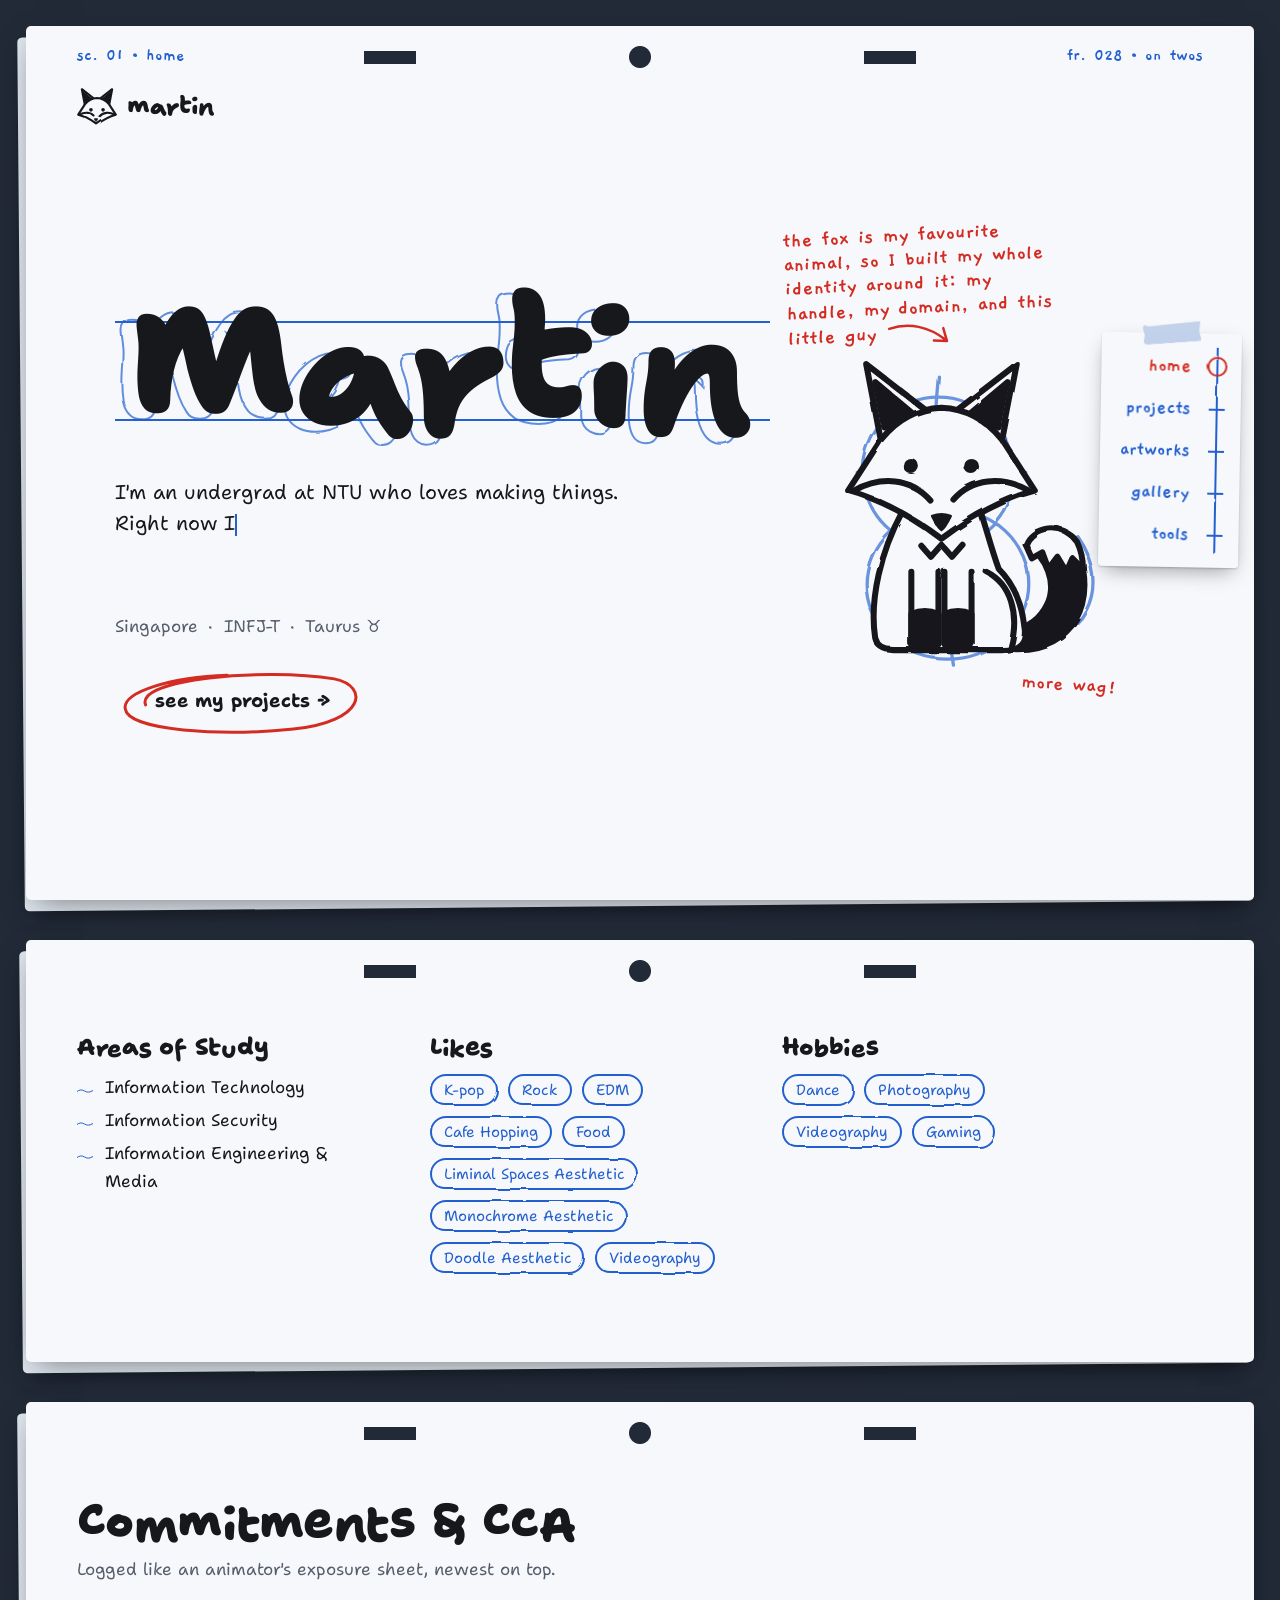
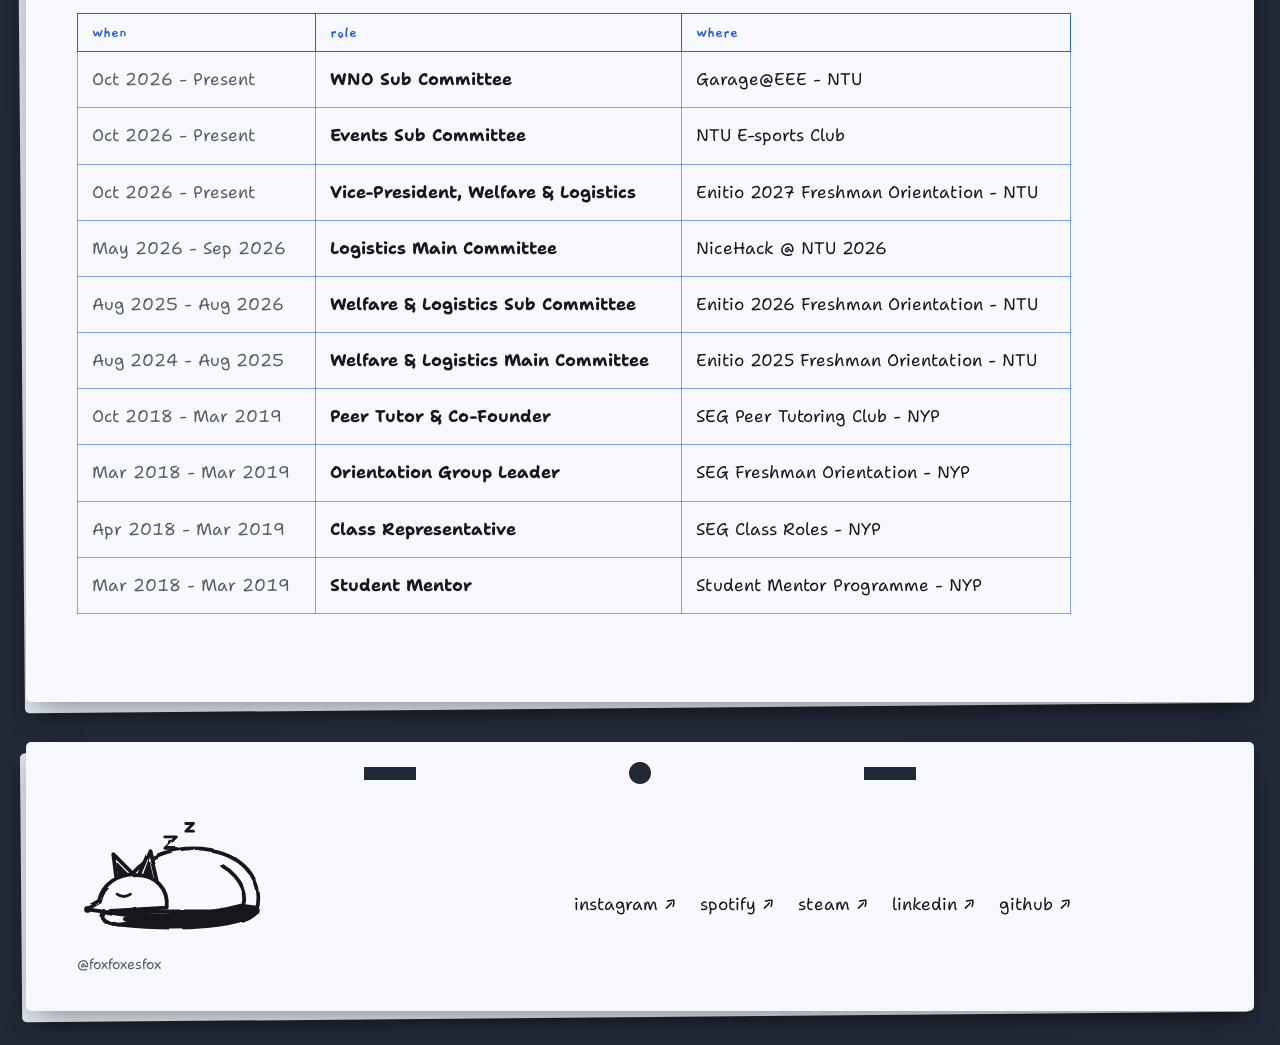
==== commit 40c513d6: "redesign" ====
--- a/index.html
+++ b/index.html
@@ -24,7 +24,7 @@
   <link rel="apple-touch-icon" href="/assets/fox.png?v=3">
   <link rel="preconnect" href="https://fonts.googleapis.com">
   <link rel="preconnect" href="https://fonts.gstatic.com" crossorigin>
-  <link href="https://fonts.googleapis.com/css2?family=Shantell+Sans:ital,wght,BNCE,INFM@0,300..800,-100..100,0..100&display=swap" rel="stylesheet">
+  <link href="https://fonts.googleapis.com/css2?family=Shantell+Sans:ital,wght,BNCE,INFM@0,300..800,-100..100,0..100&family=Gaegu:wght@700&display=swap" rel="stylesheet">
   <link rel="stylesheet" href="style.css" />
 </head>
 
@@ -38,6 +38,7 @@
   <a class="skip" href="#main">skip to content</a>
 
   <header class="site-header">
+    <p class="slate" aria-hidden="true"><span>sc. 01 · home</span><span>fr. <b id="fr">001</b> · on twos</span></p>
     <a href="index.html" class="brand lettered" aria-label="martin's page, home">
       <svg class="doodle" viewBox="34 8 132 124" aria-hidden="true">
     <path class="paper" d="M60 64 L50 12 L94 46 Z" />
@@ -53,6 +54,7 @@
       <span>martin</span>
     </a>
     <nav class="nav" aria-label="Main">
+      <a href="index.html" aria-current="page">home</a>
       <a href="projects.html">projects</a>
       <a href="artworks.html">artworks</a>
       <a href="gallery.html">gallery</a>
@@ -62,9 +64,22 @@
 
   <main id="main">
 
-    <section class="hero">
-      <div class="hero-mark">
-        <svg class="doodle hero-fox boil" viewBox="34 8 166 200" aria-hidden="true">
+    <section class="hero sheet">
+      <div>
+        <h1 class="hero-name lettered" data-t="Martin">Martin</h1>
+        <p class="intro" id="intro">I'm an undergrad at NTU who loves making things. Right now I'm building more personal projects, getting better at dance, and picking up photography and videography along the way.</p>
+        <p class="hero-meta"><span>Singapore</span><span>INFJ-T</span><span>Taurus ♉&#xFE0E;</span></p>
+        <a href="projects.html" class="cta">see my projects →
+          <svg viewBox="0 0 100 40" preserveAspectRatio="none" aria-hidden="true"><path d="M12 22 C8 8 58 2 86 8 C100 12 98 31 70 35 C42 39 5 36 4 24 C3 15 22 7 44 6" /></svg>
+        </a>
+      </div>
+
+      <div class="stage">
+        <!-- blue construction first, the inked fox on top -->
+        <svg class="hero-fox" viewBox="20 0 200 215" aria-hidden="true" style="position:absolute; inset:0">
+          <g class="con"><circle cx="98" cy="84" r="50" /><ellipse cx="104" cy="158" rx="54" ry="50" /><path d="M98 20 C92 80 96 140 108 212 M44 84 L156 84 M58 30 L98 84 L142 30 M150 196 C196 200 214 160 190 126" /></g>
+        </svg>
+        <svg class="doodle hero-fox on-twos" viewBox="20 0 200 215" aria-hidden="true">
       <g class="fox-tail">
         <path class="solid" d="M136 200 C178 208 200 182 194 148 C190 124 166 116 156 132 C170 140 177 158 170 172 C163 186 150 190 136 188 Z" />
         <path class="paper" d="M156 132 C160 120 180 116 190 130 C193 136 194 142 194 148 L187 141 L183 150 L177 140 L171 148 L167 137 L160 141 Z" />
@@ -86,17 +101,13 @@
       <g class="fox-eyes"><circle class="dot pupil" cx="80" cy="80" r="5" /><circle class="dot pupil" cx="120" cy="80" r="5" /></g>
       <path class="solid" d="M94 113 Q100 111 106 113 Q102 121 100 122 Q98 121 94 113 Z" style="--sw:2" />
     </svg>
-        <h1 class="hero-name lettered">Martin<svg class="scribble" viewBox="0 0 300 20" preserveAspectRatio="none" aria-hidden="true"><path d="M6 12 C60 4 120 16 170 9 S260 6 294 11" /></svg></h1>
-      </div>
-      <p class="intro" id="intro">I'm an undergrad at NTU who loves making things. Right now I'm building more personal projects, getting better at dance, and picking up photography and videography along the way.</p>
-      <p class="hero-meta"><span>Singapore</span><span>INFJ-T</span><span>Taurus ♉&#xFE0E;</span></p>
-      <a href="projects.html" class="pill pill-ink sketch">see my projects →</a>
-      <a href="#about" class="scroll-cue boil" aria-label="Scroll to about me">
-        <svg class="doodle" viewBox="0 0 30 70" aria-hidden="true"><path class="ink" d="M15 2 C4 14 26 22 15 34 C6 44 22 50 15 64 M6 54 L15 66 L24 54" /></svg>
-      </a>
+        <p class="note note-about">the fox is my favourite animal, so I built my whole identity around it: my handle, my domain, and this little guy <svg viewBox="0 0 70 30" aria-hidden="true"><path d="M4 8 C24 2 44 8 60 22 M48 22 L61 23 L58 10" /></svg></p>
+        <p class="note note-wag" aria-hidden="true">more wag!</p>
+      </div>
     </section>
 
-    <section class="wrap section" id="about" aria-label="About me">
+    <section class="sheet" id="about" aria-label="About me">
+      <div class="wrap">
       <div class="about-grid">
         <div>
           <h2 class="h3 lettered">Areas of Study</h2>
@@ -132,18 +143,25 @@
           </ul>
         </div>
       </div>
+      </div>
     </section>
 
-    <section class="wrap section" aria-labelledby="commitments-title">
-      <h2 id="commitments-title" class="section-title lettered">Commitments &amp; CCA</h2>
-      <ol id="commitmentsGrid" class="timeline">
-        <li><noscript>Enable JavaScript to see my commitments.</noscript></li>
-      </ol>
+    <section class="sheet" aria-labelledby="commitments-title">
+      <div class="wrap">
+        <h2 id="commitments-title" class="section-title lettered">Commitments &amp; CCA</h2>
+        <p class="section-note">Logged like an animator's exposure sheet, newest on top.</p>
+        <table class="xsheet">
+          <thead><tr><th scope="col">when</th><th scope="col">role</th><th scope="col">where</th></tr></thead>
+          <tbody id="commitmentsGrid">
+            <tr><td colspan="3"><noscript>Enable JavaScript to see my commitments.</noscript></td></tr>
+          </tbody>
+        </table>
+      </div>
     </section>
 
   </main>
 
-  <footer class="site-footer">
+  <footer class="site-footer sheet">
     <div class="wrap footer-inner">
       <svg class="doodle sleepy" viewBox="0 0 220 120" role="img" aria-label="A fox curled up asleep">
         <path class="paper" d="M50 102 C40 66 76 36 122 36 C168 36 198 66 188 102 Z" />
@@ -181,17 +199,16 @@
         if (!res.ok) throw new Error();
         const items = await res.json();
 
-        list.innerHTML = items.map(item => `
-          <li>
-            <time>${item.date}</time>
-            <div>
-              <div class="role">${item.role}</div>
-              <div class="org">${item.org}</div>
-            </div>
-          </li>
+        // the file is kept oldest-first; the sheet reads newest-first
+        list.innerHTML = items.reverse().map(item => `
+          <tr>
+            <td>${item.date}</td>
+            <td class="role">${item.role}</td>
+            <td>${item.org}</td>
+          </tr>
         `).join('');
       } catch {
-        list.innerHTML = '<li class="load-error">Could not load commitments.</li>';
+        list.innerHTML = '<tr><td colspan="3" class="load-error">Could not load commitments.</td></tr>';
       }
     })();
   </script>
--- a/style.css
+++ b/style.css
@@ -1,13 +1,19 @@
 /* ── Tokens ── */
 :root {
-  --paper:     #ffffff;
-  --ink:       #141414;
-  --ink-soft:  #5c5c5c;
-  --ink-faint: #ececec;
+  --desk:      #222a38;
+  --paper:     #f6f8fb;   /* the sheet */
+  --under:     #dfe6ee;   /* the sheet underneath */
+  --ink:       #17181c;
+  --ink-soft:  #565e6c;
+  --ink-faint: #e6ebf1;
+  --blue:      #2460d0;   /* construction pencil: guides, tags, secondary actions */
+  --red:       #d42c22;   /* correction pencil: notes and "you are here" only */
 
   --font: 'Shantell Sans', 'Comic Sans MS', system-ui, sans-serif;
+  --note: 'Gaegu', 'Shantell Sans', 'Comic Sans MS', cursive;
   --wrap: 1120px;
-  --gutter: clamp(16px, 4vw, 48px);
+  --gutter: clamp(18px, 4vw, 56px);
+  --edge: clamp(8px, 2vw, 26px);   /* desk showing around the sheets */
 
   /* motion tokens (transitions.dev scale) */
   --duration-quick: 150ms;
@@ -15,12 +21,11 @@
   --duration-slow: 400ms;
   --duration-very-slow: 500ms;
   --ease-smooth-out: cubic-bezier(0.22, 1, 0.36, 1);
-  --ease-bounce: cubic-bezier(0.34, 1.36, 0.64, 1);
   --scale-large: 0.96;
 
-  /* hand-drawn line art used as backgrounds */
-  --squiggle: url("data:image/svg+xml,%3Csvg xmlns='http://www.w3.org/2000/svg' viewBox='0 0 40 8'%3E%3Cpath d='M0 5 C5 1 10 1 15 4 S25 7 30 4 S38 2 40 4' fill='none' stroke='%23141414' stroke-width='2' stroke-linecap='round'/%3E%3C/svg%3E");
-  --loop: url("data:image/svg+xml,%3Csvg xmlns='http://www.w3.org/2000/svg' viewBox='0 0 100 40' preserveAspectRatio='none'%3E%3Cpath d='M10 24 C8 10 58 3 86 9 C100 13 98 31 70 35 C42 39 6 36 4 24 C3 15 22 7 44 6' fill='none' stroke='%23141414' stroke-width='2' stroke-linecap='round' vector-effect='non-scaling-stroke'/%3E%3C/svg%3E");
+  /* pencil lines used as backgrounds */
+  --squiggle: url("data:image/svg+xml,%3Csvg xmlns='http://www.w3.org/2000/svg' viewBox='0 0 40 8'%3E%3Cpath d='M0 5 C5 1 10 1 15 4 S25 7 30 4 S38 2 40 4' fill='none' stroke='%232460d0' stroke-width='2' stroke-linecap='round'/%3E%3C/svg%3E");
+  --loop: url("data:image/svg+xml,%3Csvg xmlns='http://www.w3.org/2000/svg' viewBox='0 0 100 40' preserveAspectRatio='none'%3E%3Cpath d='M10 24 C8 10 58 3 86 9 C100 13 98 31 70 35 C42 39 6 36 4 24 C3 15 22 7 44 6' fill='none' stroke='%23d42c22' stroke-width='2.5' stroke-linecap='round' vector-effect='non-scaling-stroke'/%3E%3C/svg%3E");
 }
 
 /* ── Reset ── */
@@ -28,25 +33,28 @@
 html {
   -webkit-font-smoothing: antialiased;
   scroll-behavior: smooth;
-  scrollbar-color: var(--ink) var(--paper);
+  scrollbar-color: var(--blue) var(--desk);
   scrollbar-width: thin;
 }
 body {
-  background: var(--paper);
+  position: relative;
+  background: var(--desk);
   color: var(--ink);
   font-family: var(--font);
   font-size: 1.0625rem;
   line-height: 1.6;
   font-variation-settings: 'INFM' 15, 'BNCE' 0;
-  caret-color: var(--ink);
+  caret-color: var(--blue);
+  padding: var(--edge) var(--edge) calc(var(--edge) + 8px);
+  overflow-x: hidden;
 }
 img  { display: block; max-width: 100%; }
 a    { color: inherit; text-decoration: none; }
 button { font: inherit; color: inherit; background: none; border: 0; cursor: pointer; }
 ul, ol { list-style: none; }
 p { text-wrap: pretty; }
-::selection { background: var(--ink); color: var(--paper); }
-:focus-visible { outline: 2px dashed var(--ink); outline-offset: 4px; border-radius: 8px; }
+::selection { background: var(--blue); color: #fff; }
+:focus-visible { outline: 2px dashed var(--red); outline-offset: 4px; border-radius: 8px; }
 
 .defs { position: absolute; width: 0; height: 0; overflow: hidden; }
 .sr-only { position: absolute; width: 1px; height: 1px; overflow: hidden; clip-path: inset(50%); white-space: nowrap; }
@@ -64,13 +72,22 @@
   line-height: 1;
   text-wrap: balance;
 }
+/* Big titles keep their blue rough showing behind the ink, slightly off-register */
+[data-t] { position: relative; z-index: 0; }
+[data-t]::before {
+  content: attr(data-t);
+  position: absolute; left: -0.045em; top: 0.035em; z-index: -1;
+  color: transparent; -webkit-text-stroke: 2px var(--blue); opacity: 0.7;
+  filter: url(#rough-a);
+}
 
 /* ── Doodle SVG paint ── */
 .doodle { overflow: visible; filter: url(#rough-a); }
-.doodle .ink, .leaf .ink { fill: none; stroke: var(--ink); stroke-width: var(--sw, 4); stroke-linecap: round; stroke-linejoin: round; }
-.doodle .solid, .leaf .solid { fill: var(--ink); stroke: var(--ink); stroke-width: var(--sw, 4); stroke-linejoin: round; }
-.doodle .paper, .leaf .paper { fill: var(--paper); stroke: var(--ink); stroke-width: var(--sw, 4); stroke-linecap: round; stroke-linejoin: round; }
+.doodle .ink   { fill: none; stroke: var(--ink); stroke-width: var(--sw, 4); stroke-linecap: round; stroke-linejoin: round; }
+.doodle .solid { fill: var(--ink); stroke: var(--ink); stroke-width: var(--sw, 4); stroke-linejoin: round; }
+.doodle .paper { fill: var(--paper); stroke: var(--ink); stroke-width: var(--sw, 4); stroke-linecap: round; stroke-linejoin: round; }
 .doodle .dot   { fill: var(--ink); }
+.con { fill: none; stroke: var(--blue); stroke-width: 2.2; stroke-linecap: round; opacity: 0.65; filter: url(#rough-b); }
 
 /* Sketch = an element whose outline (or fill) is drawn by hand.
    The outline lives on ::before so the wobble filter never touches the text. */
@@ -78,14 +95,15 @@
 .sketch::before {
   content: '';
   position: absolute; inset: 0; z-index: -1;
-  border: 2px solid var(--ink);
+  border: 2px solid var(--line, var(--ink));
   border-radius: var(--r, 14px);
   background: var(--fill, transparent);
   filter: url(#rough-a);
   pointer-events: none;
 }
 
-/* Line boil: the outline redraws itself on hover, like hand animation on twos */
+/* Line boil: the drawing is re-traced every few frames, like hand animation.
+   Hover boils an outline; .on-twos keeps the hero fox alive (the page's one ambient moment). */
 @keyframes boil {
   0%   { filter: url(#rough-a); }
   33%  { filter: url(#rough-b); }
@@ -93,136 +111,177 @@
 }
 .sketch:hover::before,
 .boil:hover { animation: boil 375ms steps(1) infinite; }
-
-/* ── Falling leaves (ambient background, built by script.js) ── */
-.site-header, main, .site-footer { position: relative; z-index: 1; }
-.leaves { position: fixed; inset: 0; z-index: 0; overflow: hidden; pointer-events: none; }
-.leaf {
-  position: absolute; top: 0; left: var(--x);
-  width: var(--size); opacity: var(--o);
-  will-change: transform;
-  /* constant drop like a leaf at terminal speed; the sway below carries the easing */
-  animation: leaf-fall var(--fall) linear var(--delay) infinite;
-}
-.leaf svg {
-  display: block; width: 100%; height: auto; overflow: visible;
-  --sw: 2.5;
-  animation: leaf-sway var(--sway-time) ease-in-out var(--delay) infinite alternate;
-}
-@keyframes leaf-fall { from { transform: translateY(-15vh); } to { transform: translateY(115vh); } }
-@keyframes leaf-sway {
-  from { transform: translateX(calc(var(--sway) * -1)) rotate(calc(var(--spin) * -1)); }
-  to   { transform: translateX(var(--sway)) rotate(var(--spin)); }
-}
+.on-twos { animation: boil 500ms steps(1) infinite; }
+
+/* ── Sheets: punched animation paper on the desk, each with three peg holes ── */
+.sheet {
+  --peg: min(250px, 30vw);
+  position: relative;   /* no z-index: the sheet underneath must be able to slip behind this one's paper */
+  padding: 96px 0 clamp(56px, 8vw, 88px);
+  border-radius: 5px;
+  background-color: var(--paper);
+  background-image:
+    radial-gradient(circle at 50% 31px, var(--desk) 10.5px, transparent 11.5px),
+    linear-gradient(var(--desk), var(--desk)), linear-gradient(var(--desk), var(--desk));
+  background-repeat: no-repeat;
+  background-position: 0 0, calc(50% - var(--peg)) 25px, calc(50% + var(--peg)) 25px;
+  background-size: auto, 52px 13px, 52px 13px;
+  box-shadow: 0 10px 30px -10px rgb(0 0 0 / 0.5);
+}
+.sheet + .sheet, .site-footer.sheet { margin-top: clamp(22px, 3.5vw, 40px); }
+.sheet::before {            /* the next sheet in the stack, peeking out */
+  content: ''; position: absolute; inset: 0; z-index: -1; border-radius: 5px;
+  background: var(--under);
+  transform: rotate(-0.5deg) translate(-5px, 6px);
+  box-shadow: 0 8px 20px -8px rgb(0 0 0 / 0.45);
+}
+main.sheet, main > .sheet:first-child { padding-top: 150px; }
 
 /* ── Layout ── */
 .wrap { width: 100%; max-width: var(--wrap); margin-inline: auto; padding-inline: var(--gutter); }
 
-/* ── Header ── */
+/* ── Header: lies over the top of the first sheet ── */
 .site-header {
+  position: absolute; z-index: 5; top: var(--edge); left: var(--edge); right: var(--edge);
   display: flex; align-items: center; justify-content: space-between; gap: 16px;
-  max-width: var(--wrap); margin-inline: auto;
-  padding: 22px var(--gutter);
-}
+  padding: 62px var(--gutter) 0;
+}
+.slate {
+  position: absolute; top: 20px; left: var(--gutter); right: var(--gutter);
+  display: flex; justify-content: space-between;
+  font: 700 1.125rem/1 var(--note); color: var(--blue);
+}
+.slate b { font-variant-numeric: tabular-nums; }
 .brand { display: inline-flex; align-items: center; gap: 10px; font-size: 1.5rem; }
 .brand .doodle { width: 40px; height: auto; --sw: 7; }
 
-.nav { display: flex; gap: clamp(14px, 3vw, 32px); font-size: 1.0625rem; }
-.nav a { position: relative; padding: 10px 2px; }
-.nav a::after {
-  content: '';
-  position: absolute; left: 0; right: 0; bottom: 2px; height: 8px;
-  background: var(--squiggle) repeat-x left center / 20px 8px;
-  transform: scaleX(0); transform-origin: left;
+/* The timing chart is the menu. Small screens: a row of pencilled links. */
+.nav { display: flex; gap: clamp(10px, 2.6vw, 28px); font: 700 1.25rem/1 var(--note); color: var(--blue); }
+.nav a { position: relative; padding: 12px 2px; transition: color var(--duration-quick); }
+.nav a:hover { color: var(--ink); }   /* red stays reserved for the current page */
+.nav a[aria-current='page'] { color: var(--red); }
+.nav a[aria-current='page']::after {
+  content: ''; position: absolute; inset: 0 -13px;   /* wide enough that the stroke's start clears the first letter */
+  background: var(--loop) no-repeat center / 100% 100%;
+}
+/* Wide screens: a strip of paper taped to the right edge, with a tick per page */
+@media (min-width: 1100px) {
+  .sheet { padding-right: 132px; }
+  .nav {
+    position: fixed; z-index: 20; right: calc(var(--edge) + 14px); top: 50%;
+    flex-direction: column; gap: 0;
+    padding: 12px 14px 12px 20px;
+    background: var(--paper); border-radius: 3px;
+    box-shadow: 0 1px 2px rgb(0 0 0 / 0.2), 0 8px 20px -6px rgb(0 0 0 / 0.4);
+    transform: translateY(-50%) rotate(1deg);
+    view-transition-name: chart;
+  }
+  .nav::before {
+    content: ''; position: absolute; right: 23px; top: 14px; bottom: 14px;
+    border-left: 2px solid var(--blue); filter: url(#rough-a);
+  }
+  .nav::after {             /* the strip of masking tape holding it to the desk */
+    content: ''; position: absolute; top: -10px; left: 50%; width: 58px; height: 20px;
+    background: color-mix(in srgb, var(--under) 82%, var(--blue));
+    opacity: 0.9; transform: translateX(-50%) rotate(-5deg);
+    clip-path: polygon(0 12%, 4% 0, 9% 10%, 100% 0, 97% 50%, 100% 100%, 5% 100%, 0 88%, 3% 50%);
+  }
+  .nav a { padding: 11px 36px 11px 0; text-align: right; }
+  .nav a::after, .nav a[aria-current='page']::after {
+    content: ''; position: absolute; inset: 50% 2px auto auto;
+    width: 16px; border-top: 2px solid var(--blue); background: none;
+    transition: width var(--duration-fast) var(--ease-smooth-out);
+  }
+  .nav a:hover::after { width: 22px; border-color: var(--ink); }
+  .nav a[aria-current='page']::after {
+    width: 20px; height: 20px; margin-top: -10px; right: 0;
+    border: 2.5px solid var(--red); border-radius: 50%; filter: url(#rough-c);
+  }
+}
+
+/* ── Buttons: inked = final, blue pencil = rough ── */
+.pill {
+  --r: 999px; --line: var(--blue);
+  display: inline-flex; align-items: center; gap: 8px;
+  padding: 12px 24px; font-weight: 600; color: var(--blue);
   transition: transform var(--duration-fast) var(--ease-smooth-out);
 }
-.nav a:hover::after { transform: scaleX(1); }
-.nav a[aria-current='page']::after {
-  inset: 0 -9px; height: auto;
-  background: var(--loop) no-repeat center / 100% 100%;
-  transform: none;
-}
-
-/* ── Buttons ── */
-.pill {
-  --r: 999px;
-  display: inline-flex; align-items: center; gap: 8px;
-  padding: 12px 24px; font-weight: 600;
-  transition: transform var(--duration-fast) var(--ease-bounce);
-}
-.pill-ink { --fill: var(--ink); color: var(--paper); }
+.pill-ink { --fill: var(--ink); --line: var(--ink); color: var(--paper); }
 .pill:hover  { transform: translateY(-2px) rotate(-1deg); }
-.pill:active { transform: scale(0.96); transition-duration: var(--duration-quick); }
+.pill:active { transform: scale(var(--scale-large)); transition-duration: 100ms; }
 
 /* ── Hero ── */
 .hero {
-  min-height: calc(100svh - 90px);
-  display: flex; flex-direction: column; align-items: center; justify-content: center;
-  text-align: center;
-  padding: 40px var(--gutter) 32px;
-}
-.hero-mark {
-  display: inline-flex; flex-direction: column;
-  font-size: clamp(5rem, 22vw, 11rem);
-}
-.hero-fox {
-  align-self: flex-end;
-  width: clamp(92px, 1.1em, 190px);
-  margin-right: 0.1em;
-  margin-bottom: -0.36em;
-}
+  display: grid; grid-template-columns: 1.5fr 1fr; align-items: center; gap: 4vw;
+  min-height: calc(100svh - var(--edge));
+  padding-left: clamp(22px, 7vw, 110px); padding-bottom: 60px;
+}
+@media (max-width: 1099px) { .hero { padding-right: clamp(22px, 7vw, 110px); } }
 .hero-name {
-  position: relative; z-index: 1;
-  font-size: 1em;
-  line-height: 0.95;
-}
-.hero-name .scribble {
-  position: absolute; left: 4%; right: 4%; bottom: -0.12em;
-  width: 92%; height: 0.24em; overflow: visible;
-}
-.scribble path { fill: none; stroke: var(--ink); stroke-width: 3.5; stroke-linecap: round; }
-/* drawn left to right; a clip reveal works at any aspect ratio, unlike dash tricks */
-.scribble { clip-path: inset(-50% 100% -50% 0); animation: draw 700ms var(--ease-smooth-out) 300ms forwards; }
-.hero-name:hover .scribble { animation: redraw 700ms var(--ease-smooth-out) forwards; }
-@keyframes draw   { to { clip-path: inset(-50% 0 -50% 0); } }
-@keyframes redraw { from { clip-path: inset(-50% 100% -50% 0); } to { clip-path: inset(-50% 0 -50% 0); } }
-
+  width: fit-content; padding-inline: 0.04em 0.12em;
+  font-size: clamp(4.5rem, 13.5vw, 12.5rem); line-height: 0.9; letter-spacing: -0.02em;
+  /* two blue guide lines the lettering sits between */
+  background:
+    linear-gradient(var(--blue), var(--blue)) 0 22% / 100% 2px no-repeat,
+    linear-gradient(var(--blue), var(--blue)) 0 86% / 100% 2px no-repeat;
+}
 .intro {
-  margin-top: 40px; max-width: 42ch;
-  font-size: clamp(1.125rem, 2.1vw, 1.3125rem); line-height: 1.55;
-  text-wrap: balance;
+  margin-top: 34px; max-width: 40ch;
+  font-size: clamp(1.125rem, 1.6vw, 1.25rem); line-height: 1.55;
 }
 .untyped { visibility: hidden; }
 .caret {
   display: inline-block; width: 2px; height: 1.1em; margin-right: -2px;
-  background: var(--ink); vertical-align: text-bottom;
+  background: var(--blue); vertical-align: text-bottom;
   animation: caret 1s steps(1) infinite;
 }
 @keyframes caret { 50% { opacity: 0; } }
-.hero-meta { margin-top: 18px; color: var(--ink-soft); font-size: 1.0625rem; }
+.hero-meta { margin-top: 12px; color: var(--ink-soft); }
 .hero-meta span + span::before { content: '·'; margin-inline: 0.6em; }
-.hero .pill { margin-top: 32px; }
-.scroll-cue { margin-top: 40px; display: block; width: 30px; }
-.scroll-cue .doodle { width: 30px; height: auto; --sw: 3; }
-
-/* fox life: eyes, blink, tail */
-.pupil { transition: transform 120ms ease-out; }
-.fox-eyes { transform-box: fill-box; transform-origin: center; transition: transform 90ms ease-in-out; }
+
+/* "see my projects", circled in red pencil */
+.cta {
+  position: relative; display: inline-block;
+  margin: 34px 0 0 14px; padding: 12px 26px;
+  font-weight: 700; font-size: 1.1875rem;
+  transition: transform var(--duration-fast) var(--ease-smooth-out);
+}
+.cta svg {
+  position: absolute; inset: -10px -14px; width: calc(100% + 28px); height: calc(100% + 20px); overflow: visible;
+  /* clip reveal, not a dash trick: the loop is stretched to the button, where dash lengths go wrong */
+  animation: draw 700ms var(--ease-smooth-out) 500ms backwards;
+}
+.cta path { fill: none; stroke: var(--red); stroke-width: 3; stroke-linecap: round; vector-effect: non-scaling-stroke; }
+.cta:hover { transform: translateY(-2px) rotate(-1deg); }
+.cta:hover svg { animation: redraw var(--duration-very-slow) var(--ease-smooth-out); }
+.cta:active { transform: scale(var(--scale-large)); transition-duration: 100ms; }
+@keyframes draw   { from { clip-path: inset(-20% 100% -20% -5%); } to { clip-path: inset(-20% -5% -20% -5%); } }
+@keyframes redraw { from { clip-path: inset(-20% 100% -20% -5%); } to { clip-path: inset(-20% -5% -20% -5%); } }
+
+/* the fox: blue construction under ink, animated on twos */
+.stage { position: relative; justify-self: center; width: min(100%, 360px); }
+.hero-fox { display: block; width: 100%; height: auto; overflow: visible; }
+.fox-eyes { transform-box: fill-box; transform-origin: center; }   /* blink and gaze snap between poses, never tween */
 .fox-eyes.is-blinking { transform: scaleY(0.12); }
 .fox-tail {
   transform-box: fill-box; transform-origin: 0% 100%;
-  animation: sway 3.2s ease-in-out infinite alternate;
-}
-@keyframes sway { from { transform: rotate(-3deg); } to { transform: rotate(4deg); } }
+  animation: wag 1.33s steps(8) infinite alternate;   /* 8 held drawings each way */
+}
+@keyframes wag { from { transform: rotate(-4deg); } to { transform: rotate(6deg); } }
+.note { position: absolute; font: 700 1.3125rem/1.1 var(--note); color: var(--red); transform: rotate(-5deg); white-space: nowrap; }
+.note-about { left: -12%; bottom: 99%; width: 17.5rem; white-space: normal; font-size: 1.375rem; transform: rotate(-3deg); }
+.note-wag { right: 2%; top: 101%; transform: rotate(4deg); }   /* under the tail, off the ink */
+.note svg { width: 70px; display: inline; vertical-align: middle; }
+.note path { fill: none; stroke: var(--red); stroke-width: 2.5; stroke-linecap: round; stroke-linejoin: round; }
 
 /* ── Sections ── */
-.section { padding-block: clamp(64px, 10vw, 120px) 0; }
-.section-title { font-size: clamp(2rem, 5vw, 2.75rem); margin-bottom: 28px; }
+.section-title { font-size: clamp(2rem, 5vw, 3rem); margin-bottom: 10px; }
+.section-note { color: var(--ink-soft); margin-bottom: 30px; }
 .h3 { font-size: 1.5rem; margin-bottom: 14px; }
 
 .about-grid {
-  display: grid; gap: clamp(40px, 6vw, 72px) clamp(32px, 6vw, 96px);
-  grid-template-columns: repeat(auto-fit, minmax(min(100%, 300px), 1fr));
+  display: grid; gap: clamp(40px, 6vw, 72px) clamp(32px, 5vw, 64px);
+  grid-template-columns: repeat(auto-fit, minmax(min(100%, 280px), 1fr));
 }
 .study li { position: relative; padding-left: 28px; margin-bottom: 6px; }
 .study li::before {
@@ -231,35 +290,28 @@
 }
 
 .tags { display: flex; flex-wrap: wrap; gap: 10px; }
-.tag { --r: 999px; --fill: var(--paper); padding: 4px 14px; font-size: 0.9375rem; white-space: nowrap; }
-
-
-/* commitments */
-.timeline li {
-  position: relative;
-  display: grid; grid-template-columns: 13rem 1fr; gap: 4px 32px;
-  padding-block: 18px;
-}
-.timeline li + li::before {
-  content: ''; position: absolute; left: 0; right: 0; top: 0;
-  border-top: 2px solid var(--ink); filter: url(#rough-b);
-}
-.timeline time { color: var(--ink-soft); font-variant-numeric: tabular-nums; }
-.timeline .role { font-weight: 700; }
-.timeline .org  { color: var(--ink-soft); }
+.tag { --r: 999px; --line: var(--blue); color: var(--blue); padding: 4px 14px; font-size: 0.9375rem; white-space: nowrap; }
+
+/* commitments: an exposure sheet, the ruled form animators log frames on */
+.xsheet { width: 100%; border-collapse: collapse; }
+.xsheet th {
+  font: 700 1.0625rem/1 var(--note); color: var(--blue); text-align: left;
+  padding: 10px 14px; border: 1.5px solid var(--blue);
+}
+.xsheet td {
+  padding: 14px; vertical-align: top;
+  border: 1.5px solid color-mix(in srgb, var(--blue) 55%, transparent);
+}
+.xsheet td:first-child { font-variant-numeric: tabular-nums; color: var(--ink-soft); white-space: nowrap; }
+.xsheet .role { font-weight: 700; }
+.xsheet tbody tr { transition: background-color var(--duration-quick); }
+.xsheet tbody tr:hover { background: color-mix(in srgb, var(--blue) 8%, transparent); }
 .load-error { color: var(--ink-soft); }
 
-/* ── Footer ── */
-.site-footer { margin-top: clamp(96px, 14vw, 160px); padding-bottom: 40px; }
-.footer-inner {
-  display: grid; grid-template-columns: auto 1fr; gap: 24px 48px; align-items: end;
-  position: relative; padding-top: 24px;
-}
-.footer-inner::before {
-  content: ''; position: absolute; left: var(--gutter); right: var(--gutter); top: 0;
-  border-top: 2px solid var(--ink); filter: url(#rough-c);
-}
-.sleepy { width: clamp(150px, 22vw, 210px); margin-top: -70px; }
+/* ── Footer: the last sheet ── */
+.site-footer.sheet { padding-block: 72px 36px; }
+.footer-inner { display: grid; grid-template-columns: auto 1fr; gap: 24px 48px; align-items: end; }
+.sleepy { width: clamp(150px, 22vw, 210px); }
 .socials { display: flex; flex-wrap: wrap; gap: 0 24px; justify-content: flex-end; }
 .socials a { position: relative; padding: 10px 0; }
 .socials a::after {
@@ -272,12 +324,12 @@
 .handle { grid-column: 1 / -1; font-size: 0.875rem; color: var(--ink-soft); }
 
 /* ── Sub-pages ── */
-.page-head { position: relative; padding-top: clamp(32px, 6vw, 64px); }
-.page-title { font-size: clamp(2.75rem, 13vw, 7.5rem); padding-bottom: 14px; }
-.page-head::after {
-  content: ''; display: block;
-  border-top: 2.5px solid var(--ink); filter: url(#rough-a);
-}
+.page-head { position: relative; }
+.page-title {
+  font-size: clamp(2.75rem, 12vw, 7.5rem); padding-bottom: 14px; width: fit-content; max-width: 100%;
+  letter-spacing: -0.02em;
+}
+.page-head::after { content: ''; display: block; border-top: 2px solid var(--blue); filter: url(#rough-a); }
 .peeker {
   position: absolute; right: calc(var(--gutter) + 6%); bottom: -4px;
   width: clamp(84px, 13vw, 140px);
@@ -298,17 +350,15 @@
 .project:nth-child(even) .shot { transform: rotate(0.8deg); }
 .project .shot:hover { transform: rotate(0deg); }
 .shot img { border-radius: 6px; width: 100%; height: auto; }
-.burst { position: absolute; top: -26px; left: -22px; width: 76px; transform: rotate(-12deg); z-index: 1; }
-.burst text { font: 800 22px var(--font); fill: var(--paper); font-variation-settings: 'INFM' 100; }
 .project-title { font-size: clamp(2rem, 4.5vw, 3rem); margin-bottom: 16px; }
 .project p { max-width: 60ch; }
-.project p a { text-decoration: underline; text-decoration-thickness: 1.5px; text-underline-offset: 3px; }
+.project p a { text-decoration: underline; text-decoration-color: var(--blue); text-decoration-thickness: 1.5px; text-underline-offset: 3px; }
 .project .tags { margin-top: 20px; }
 .actions { display: flex; flex-wrap: wrap; gap: 12px; margin-top: 24px; }
 
 .project-list > * + *::before {
   content: ''; position: absolute; left: 0; right: 0; top: 0;
-  border-top: 2px dashed var(--ink); opacity: 0.5;
+  border-top: 2px dashed var(--blue); opacity: 0.5;
 }
 .project-list > * { position: relative; }
 
@@ -320,7 +370,7 @@
 .more svg { width: 28px; height: 28px; }
 .more-title { font-size: 1.5rem; }
 .more-sub { color: var(--ink-soft); font-size: 0.9375rem; }
-.more-arrow { font-size: 1.5rem; transition: transform var(--duration-fast) var(--ease-bounce); }
+.more-arrow { font-size: 1.5rem; transition: transform var(--duration-fast) var(--ease-smooth-out); }
 .more:hover .more-arrow { transform: translate(3px, -3px); }
 
 /* artworks + gallery: flush grid */
@@ -365,7 +415,7 @@
 .tool-list li { position: relative; }
 .tool-list li + li::before {
   content: ''; position: absolute; left: 0; right: 0; top: 0;
-  border-top: 2px solid var(--ink); filter: url(#rough-b); opacity: 0.35;
+  border-top: 1.5px solid var(--blue); filter: url(#rough-b); opacity: 0.4;
 }
 .tool {
   display: grid; grid-template-columns: 17rem 1fr;
@@ -380,12 +430,12 @@
   transition: transform var(--duration-fast) var(--ease-smooth-out);
 }
 .tool:hover .tool-name::after { transform: scaleX(1); }
-.tool-arrow { display: inline-block; transition: transform var(--duration-fast) var(--ease-bounce); }
+.tool-arrow { display: inline-block; transition: transform var(--duration-fast) var(--ease-smooth-out); }
 .tool:hover .tool-arrow { transform: translate(2px, -2px); }
 .tool-src { grid-area: src; font-size: 0.875rem; color: var(--ink-soft); overflow-wrap: anywhere; }
 .tool-desc { grid-area: desc; }
 
-/* lightbox */
+/* lightbox: the drawing lifted onto a clean sheet */
 .lightbox {
   position: fixed; inset: 0; z-index: 50;
   display: flex; flex-direction: column; align-items: center; justify-content: center; gap: 16px;
@@ -393,7 +443,7 @@
   background: var(--paper);
   cursor: zoom-out;
   opacity: 0; visibility: hidden;
-  transition: opacity var(--duration-quick) ease-out, visibility 0s var(--duration-quick);
+  transition: opacity var(--duration-quick) var(--ease-smooth-out), visibility 0s var(--duration-quick);
 }
 .lightbox.open {
   opacity: 1; visibility: visible;
@@ -403,43 +453,61 @@
   max-width: min(100%, 1100px); max-height: calc(100svh - 160px); width: auto; height: auto;
   border-radius: 6px;
   transform: scale(var(--scale-large));
-  transition: transform var(--duration-quick) ease-out;
+  transition: transform var(--duration-quick) var(--ease-smooth-out);
 }
 .lightbox.open .lightbox-img { transform: none; transition: transform var(--duration-fast) var(--ease-smooth-out); }
 .lightbox-caption { font-size: 1.125rem; text-align: center; }
 .lightbox-close { --r: 999px; position: absolute; top: 16px; right: 16px; width: 48px; height: 48px; display: grid; place-items: center; }
 .lightbox-close svg { width: 20px; height: 20px; }
 
+/* ── Moving between pages: one sheet lifts off, the next settles ── */
+@media (prefers-reduced-motion: no-preference) {
+  @view-transition { navigation: auto; }
+  ::view-transition-old(root) { animation: sheet-out var(--duration-quick) var(--ease-smooth-out) both; }
+  ::view-transition-new(root) { animation: sheet-in var(--duration-fast) var(--ease-smooth-out) both; }
+}
+@keyframes sheet-out { to   { opacity: 0; transform: translateY(-10px); } }
+@keyframes sheet-in  { from { opacity: 0; transform: translateY(14px); } }
+
 /* ── Small screens ── */
+@media (max-width: 860px) {
+  .hero { grid-template-columns: 1fr; min-height: 0; gap: 20px; }
+  /* smaller fox with its note beside it, so the name and the button stay on the first screen */
+  .stage { order: -1; width: min(40%, 190px); justify-self: start; }
+  .note { font-size: 1.125rem; }
+  .note-about { left: 108%; top: 8%; bottom: auto; width: min(46vw, 16rem); transform: rotate(-2deg); }
+  .note-about svg { display: none; }
+  .note-wag { display: none; }
+}
+@media (max-width: 960px) { .slate { display: none; } }   /* it would run into the peg holes */
 @media (max-width: 720px) {
+  .site-header { padding-top: 50px; }
+  main.sheet, main > .sheet:first-child { padding-top: 124px; }
   .project { grid-template-columns: 1fr; }
   .project:nth-child(even) .shot { order: 0; }
-  .timeline li { grid-template-columns: 1fr; }
   .tool { grid-template-columns: 1fr; grid-template-areas: "name" "src" "desc"; }
   .tool-desc { margin-top: 6px; }
-  .timeline time { order: 2; font-size: 0.9375rem; }
+  /* the exposure sheet folds into one boxed entry per commitment */
+  .xsheet thead { position: absolute; width: 1px; height: 1px; overflow: hidden; clip-path: inset(50%); }
+  .xsheet tr { display: block; padding: 12px 14px; border: 1.5px solid color-mix(in srgb, var(--blue) 55%, transparent); border-bottom-width: 0; }
+  .xsheet tr:last-child { border-bottom-width: 1.5px; }
+  .xsheet td { display: block; padding: 0; border: 0; }
+  .xsheet td:first-child { white-space: normal; font-size: 0.9375rem; }
   .footer-inner { grid-template-columns: 1fr; justify-items: center; text-align: center; }
   .socials { justify-content: center; }
-  .sleepy { margin-top: -60px; }
   .more { grid-template-columns: auto 1fr; }
   .more-arrow { display: none; }
   .peeker { right: var(--gutter); width: 68px; }
-  .burst { left: -8px; top: -20px; width: 62px; }
-}
-@media (max-width: 720px) {
-  .hero { min-height: 0; padding-top: 56px; }
 }
 @media (max-width: 480px) {
   .brand span { display: none; }
-  /* four links + the circle around the current one must fit a phone; on the narrowest screens the nav wraps under the fox instead of running off the edge */
-  .site-header { flex-wrap: wrap; row-gap: 4px; }
-  .nav { gap: 14px; font-size: 0.9375rem; margin-right: 6px; }
-  .nav a[aria-current='page']::after { inset: 2px -7px; }
+  /* five links must fit a phone; on the narrowest screens the nav wraps under the fox instead of running off the edge */
+  .site-header { flex-wrap: wrap; row-gap: 0; }
+  main.sheet, main > .sheet:first-child { padding-top: 176px; }   /* the header is two rows tall here */
+  .nav { gap: 0 11px; font-size: 1.0625rem; flex-wrap: wrap; padding-left: 8px; }
 }
 
 @media (prefers-reduced-motion: reduce) {
   html { scroll-behavior: auto; }
-  .leaves { display: none; }
   *, *::before, *::after { animation: none !important; transition: none !important; }
-  .scribble { clip-path: none; }
-}
+}
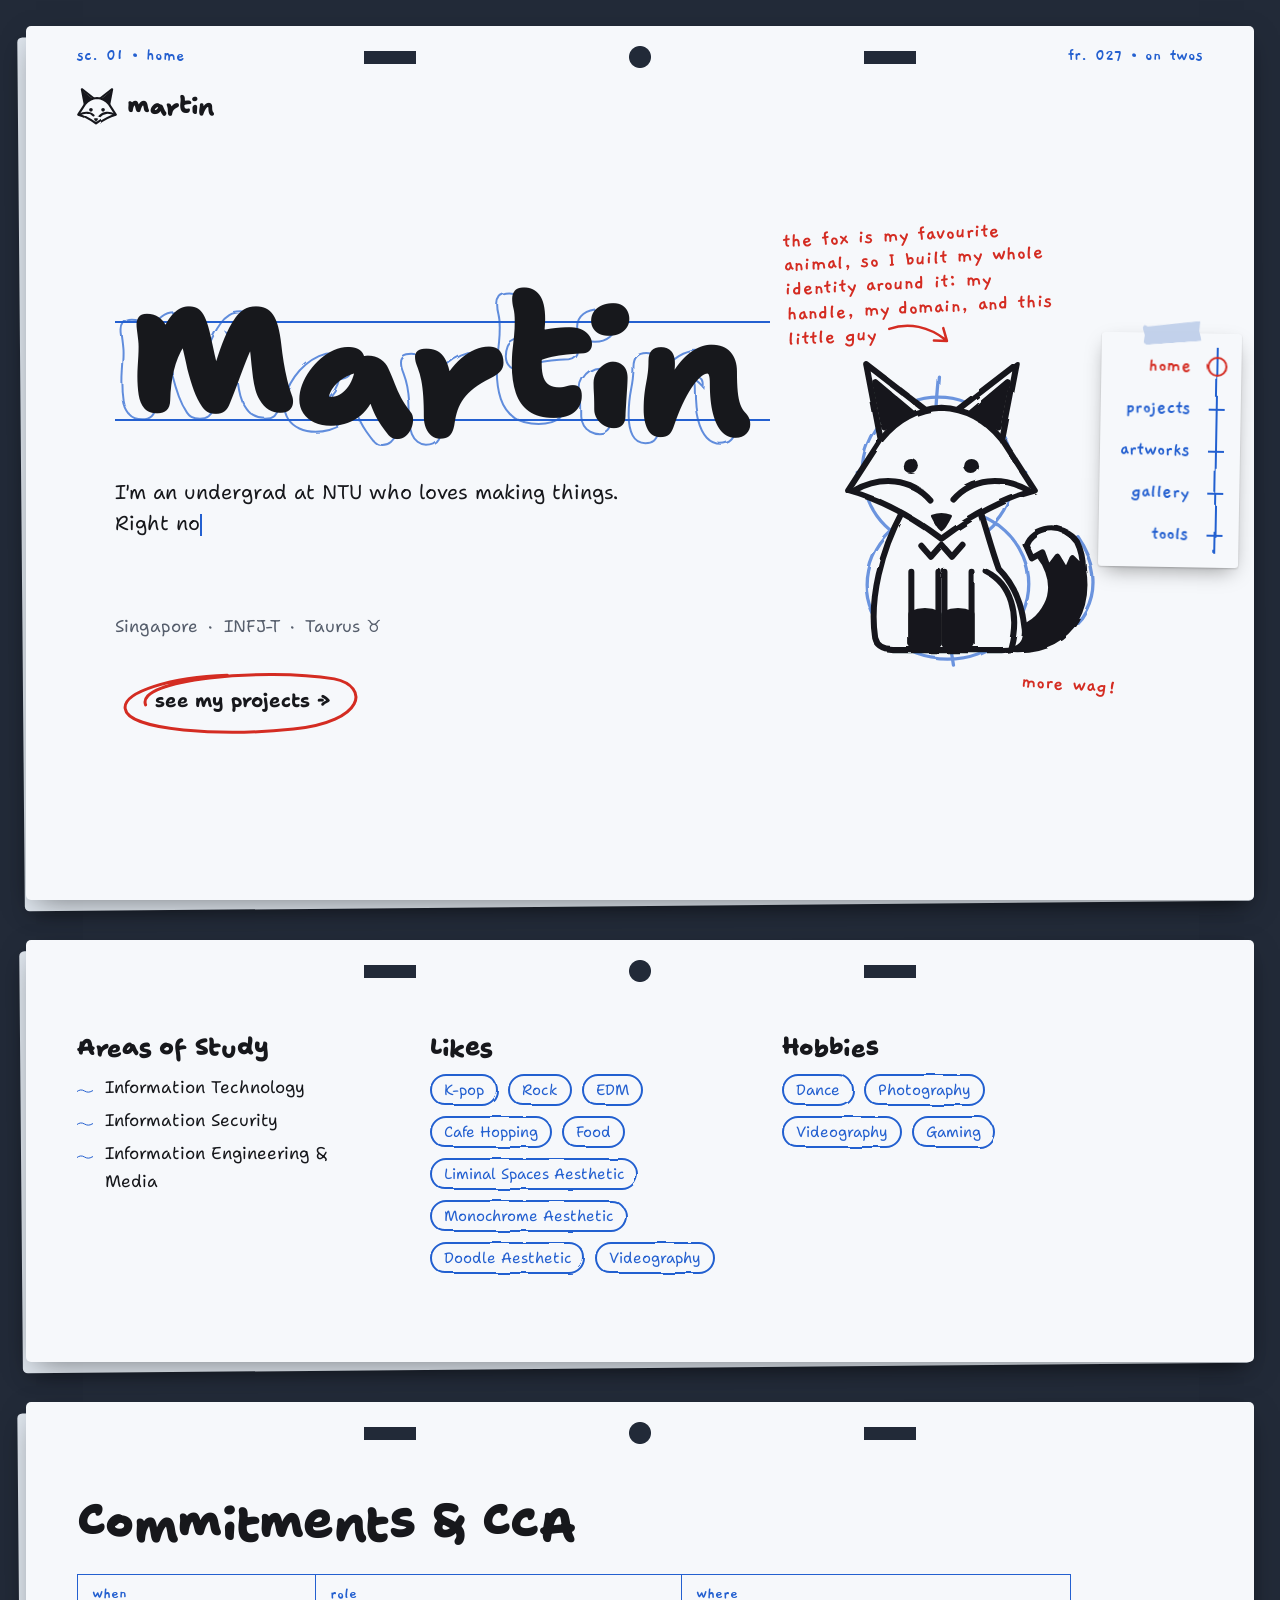
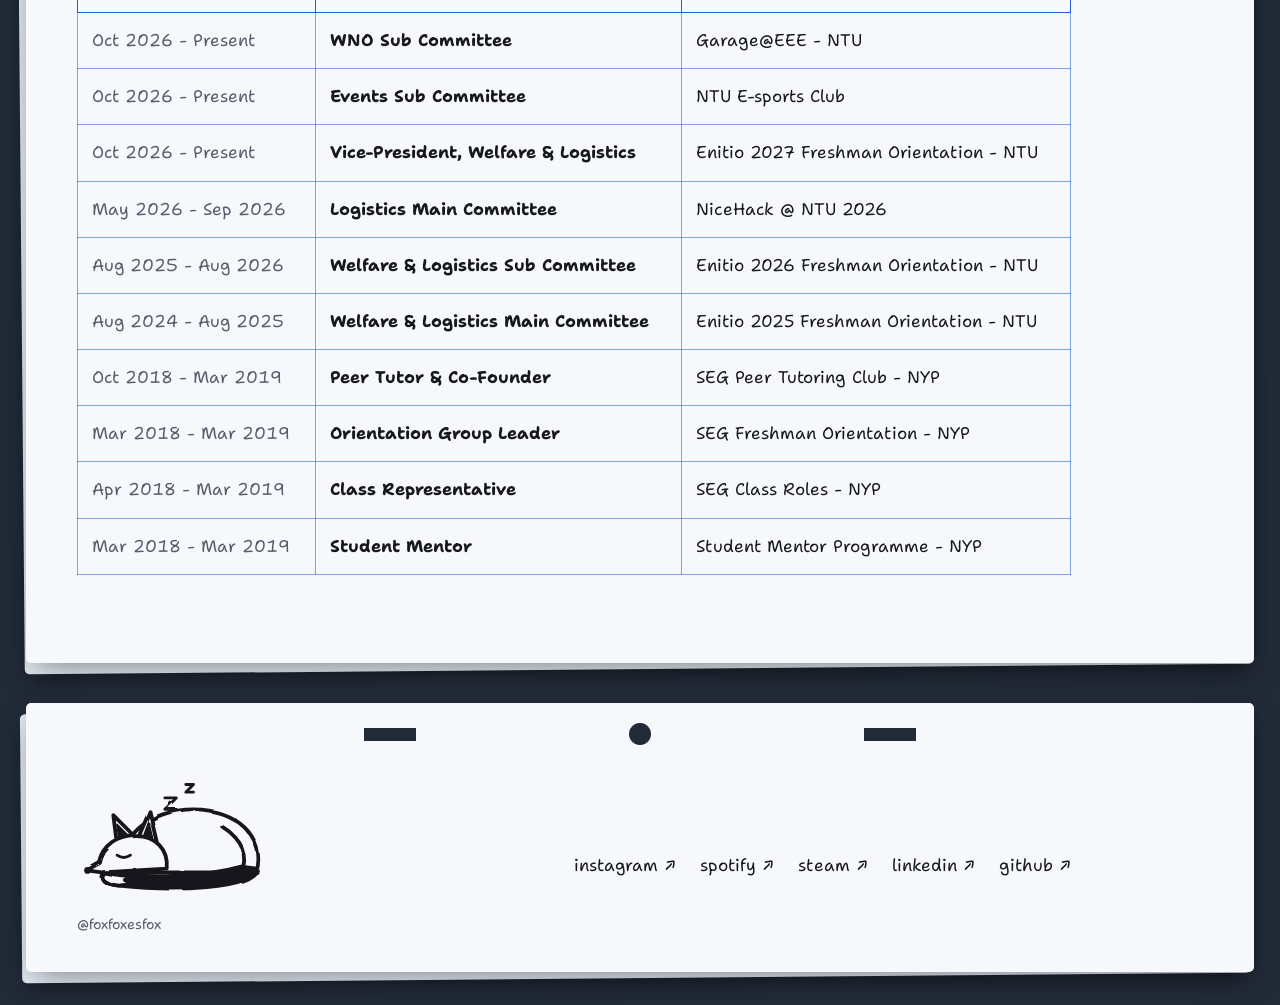
==== commit 9bf2d431: "layout changes for redesign" ====
--- a/index.html
+++ b/index.html
@@ -149,7 +149,6 @@
     <section class="sheet" aria-labelledby="commitments-title">
       <div class="wrap">
         <h2 id="commitments-title" class="section-title lettered">Commitments &amp; CCA</h2>
-        <p class="section-note">Logged like an animator's exposure sheet, newest on top.</p>
         <table class="xsheet">
           <thead><tr><th scope="col">when</th><th scope="col">role</th><th scope="col">where</th></tr></thead>
           <tbody id="commitmentsGrid">
--- a/style.css
+++ b/style.css
@@ -33,6 +33,7 @@
 html {
   -webkit-font-smoothing: antialiased;
   scroll-behavior: smooth;
+  overflow-x: clip;   /* tilted frames and taped drawings may poke a few px past the edge */
   scrollbar-color: var(--blue) var(--desk);
   scrollbar-width: thin;
 }
@@ -177,8 +178,8 @@
     view-transition-name: chart;
   }
   .nav::before {
-    content: ''; position: absolute; right: 23px; top: 14px; bottom: 14px;
-    border-left: 2px solid var(--blue); filter: url(#rough-a);
+    content: ''; position: absolute; right: 17px; top: 14px; bottom: 14px; width: 14px;
+    background: linear-gradient(var(--blue), var(--blue)) center / 2px 100% no-repeat; filter: url(#rough-a);
   }
   .nav::after {             /* the strip of masking tape holding it to the desk */
     content: ''; position: absolute; top: -10px; left: 50%; width: 58px; height: 20px;
@@ -275,8 +276,7 @@
 .note path { fill: none; stroke: var(--red); stroke-width: 2.5; stroke-linecap: round; stroke-linejoin: round; }
 
 /* ── Sections ── */
-.section-title { font-size: clamp(2rem, 5vw, 3rem); margin-bottom: 10px; }
-.section-note { color: var(--ink-soft); margin-bottom: 30px; }
+.section-title { font-size: clamp(2rem, 5vw, 3rem); margin-bottom: 28px; }
 .h3 { font-size: 1.5rem; margin-bottom: 14px; }
 
 .about-grid {
@@ -329,38 +329,41 @@
   font-size: clamp(2.75rem, 12vw, 7.5rem); padding-bottom: 14px; width: fit-content; max-width: 100%;
   letter-spacing: -0.02em;
 }
-.page-head::after { content: ''; display: block; border-top: 2px solid var(--blue); filter: url(#rough-a); }
+/* wobbly rules are drawn inside a taller box: on a 2px-tall box the filter clips the wobble into gaps */
+.page-head::after { content: ''; display: block; height: 14px; margin-block: -6px; background: linear-gradient(var(--blue), var(--blue)) center / 100% 2px no-repeat; filter: url(#rough-a); }
 .peeker {
   position: absolute; right: calc(var(--gutter) + 6%); bottom: -4px;
   width: clamp(84px, 13vw, 140px);
 }
 
-/* projects */
-.project {
-  display: grid; grid-template-columns: 1.15fr 1fr; gap: clamp(28px, 5vw, 72px);
-  align-items: center;
-  padding-block: clamp(48px, 8vw, 88px);
-}
-.project:nth-child(even) .shot { order: 2; }
+/* projects: a storyboard. One key panel across the top, then panels two to a row,
+   each with its picture frame and the caption written on ruled lines underneath. */
+.project-list {
+  display: grid; grid-template-columns: repeat(2, minmax(0, 1fr));
+  gap: clamp(48px, 6vw, 72px) clamp(28px, 4vw, 56px);
+  padding-block: clamp(40px, 6vw, 64px);
+}
+.project:first-child {
+  grid-column: 1 / -1;
+  display: grid; grid-template-columns: 1.15fr 1fr; gap: clamp(28px, 4vw, 56px); align-items: center;
+}
 .shot {
   --r: 10px; padding: 10px; position: relative;
   transform: rotate(-0.8deg);
   transition: transform var(--duration-slow) var(--ease-smooth-out);
 }
-.project:nth-child(even) .shot { transform: rotate(0.8deg); }
+.project:nth-child(even) .shot { transform: rotate(0.7deg); }
 .project .shot:hover { transform: rotate(0deg); }
 .shot img { border-radius: 6px; width: 100%; height: auto; }
-.project-title { font-size: clamp(2rem, 4.5vw, 3rem); margin-bottom: 16px; }
-.project p { max-width: 60ch; }
+.project-title { font-size: clamp(1.75rem, 3vw, 2.25rem); margin: 22px 0 10px; }
+.project:first-child .project-title { font-size: clamp(2rem, 4.5vw, 3rem); margin-top: 0; }
+.project p {
+  max-width: 60ch; line-height: 28px;
+  background: linear-gradient(transparent 26.5px, color-mix(in srgb, var(--blue) 35%, transparent) 26.5px) 0 0 / 100% 28px;
+}
 .project p a { text-decoration: underline; text-decoration-color: var(--blue); text-decoration-thickness: 1.5px; text-underline-offset: 3px; }
 .project .tags { margin-top: 20px; }
-.actions { display: flex; flex-wrap: wrap; gap: 12px; margin-top: 24px; }
-
-.project-list > * + *::before {
-  content: ''; position: absolute; left: 0; right: 0; top: 0;
-  border-top: 2px dashed var(--blue); opacity: 0.5;
-}
-.project-list > * { position: relative; }
+.actions { display: flex; flex-wrap: wrap; gap: 12px; margin-top: 20px; }
 
 .more {
   --r: 18px;
@@ -406,23 +409,90 @@
 }
 .tile.is-skeleton { cursor: default; }
 
+/* artworks: each drawing taped up whole, never cropped, with its title pencilled underneath */
+.wall { display: block; columns: 3 230px; column-gap: clamp(22px, 3vw, 36px); }
+.wall .tile {
+  break-inside: avoid; aspect-ratio: auto; overflow: visible; background: none;
+  margin-bottom: 36px; padding-top: 12px; text-align: left;
+  transform: rotate(var(--tilt, -1deg));
+  transition: transform var(--duration-slow) var(--ease-smooth-out);
+}
+.wall .tile:nth-child(3n + 2) { --tilt: 0.8deg; }
+.wall .tile:nth-child(3n)     { --tilt: -0.4deg; }
+.wall .tile:hover, .wall .tile:focus-visible { transform: rotate(0deg) translateY(-4px); }
+.wall .tile:active { transform: scale(var(--scale-large)); transition-duration: 100ms; }
+.wall .tile::before {         /* masking tape, the same strip that holds the menu */
+  content: ''; position: absolute; z-index: 1; top: 0; left: 50%; width: 66px; height: 22px;
+  background: color-mix(in srgb, var(--under) 82%, var(--blue)); opacity: 0.9;
+  transform: translateX(-50%) rotate(-4deg);
+  clip-path: polygon(0 12%, 4% 0, 9% 10%, 100% 0, 97% 50%, 100% 100%, 5% 100%, 0 88%, 3% 50%);
+}
+.wall .tile img {
+  height: auto; object-fit: fill; border-radius: 2px; transform: none;
+  box-shadow: 0 1px 2px rgb(0 0 0 / 0.18), 0 12px 22px -12px rgb(0 0 0 / 0.4);
+}
+.wall .tile-label {
+  position: static; display: block; width: auto; padding: 10px 2px 0;
+  opacity: 1; transform: none; font-size: 1rem;
+}
+.wall .tile-label::before { display: none; }
+.wall .tile-label b { font: 700 1.3125rem/1.15 var(--note); }
+.wall .tile-label small { display: block; }
+.wall .tile.is-skeleton { aspect-ratio: 4 / 5; background: var(--ink-faint); }
+.wall .tile.is-skeleton::before { display: none; }
+
+/* gallery: a contact sheet. Strips of film with sprocket holes and frame numbers;
+   the red grease pencil circles whichever frame you're on. */
+.contact {
+  display: grid; grid-template-columns: repeat(auto-fill, minmax(min(50%, 230px), 1fr));
+  margin-top: 28px; border-radius: 4px; overflow: hidden; counter-reset: frame;
+  background: var(--ink);
+}
+.contact .tile {
+  --holes: repeating-linear-gradient(90deg, transparent 0 9px, var(--under) 9px 21px, transparent 21px 30px);
+  aspect-ratio: auto; overflow: visible; padding: 28px 5px; min-height: 150px;
+  counter-increment: frame;
+  background:
+    var(--holes) 0 9px / 100% 10px no-repeat,
+    var(--holes) 0 calc(100% - 9px) / 100% 10px no-repeat,
+    linear-gradient(#2b2d35, #2b2d35) center / calc(100% - 10px) calc(100% - 56px) no-repeat,
+    var(--ink);
+}
+.contact .tile img { aspect-ratio: 3 / 2; height: auto; transform: none; }
+.contact .tile::after {       /* frame number on the film edge */
+  content: counter(frame) 'A'; position: absolute; left: 8px; bottom: 5px; padding: 0 6px;
+  font: 700 0.9375rem/18px var(--note); color: var(--under); background: var(--ink);
+}
+.contact .tile::before {
+  content: ''; position: absolute; z-index: 1; inset: 20px 0;
+  background: var(--loop) no-repeat center / 100% 100%;
+  opacity: 0; transform: scale(0.97);
+  transition: opacity var(--duration-quick) var(--ease-smooth-out), transform var(--duration-fast) var(--ease-smooth-out);
+}
+.contact .tile:not(.is-skeleton):hover::before, .contact .tile:focus-visible::before { opacity: 1; transform: none; }
+.contact .tile:focus-visible { outline-color: var(--paper); }
+
 .count { margin-top: 20px; color: var(--ink-soft); }
 .empty { padding-block: 48px; color: var(--ink-soft); max-width: 46ch; }
 .empty code { font-size: 0.9em; color: var(--ink); }
 
-/* tools */
+/* tools: a pencilled index down the side, the tools themselves two to a row */
 .page-intro { margin-top: 28px; max-width: 60ch; font-size: 1.125rem; color: var(--ink-soft); }
+.tool-layout { display: grid; grid-template-columns: 210px minmax(0, 1fr); gap: clamp(32px, 5vw, 64px); align-items: start; margin-top: 44px; }
+.tool-index { position: sticky; top: 28px; display: flex; flex-direction: column; font: 700 1.25rem/1.15 var(--note); color: var(--blue); }
+.tool-index a { display: flex; justify-content: space-between; align-items: baseline; gap: 12px; padding: 10px 0; transition: color var(--duration-quick), transform var(--duration-fast) var(--ease-smooth-out); }
+.tool-index a:hover { color: var(--ink); transform: translateX(4px); }
+.tool-index span { font-variant-numeric: tabular-nums; opacity: 0.75; }
+.tool-layout section { scroll-margin-top: 24px; }
+.tool-layout section:first-child .group-title { margin-top: 0; }
+.tool-list { display: grid; grid-template-columns: repeat(auto-fill, minmax(min(100%, 250px), 1fr)); gap: 0 clamp(24px, 3vw, 44px); }
 .tool-list li { position: relative; }
-.tool-list li + li::before {
-  content: ''; position: absolute; left: 0; right: 0; top: 0;
-  border-top: 1.5px solid var(--blue); filter: url(#rough-b); opacity: 0.4;
-}
-.tool {
-  display: grid; grid-template-columns: 17rem 1fr;
-  grid-template-areas: "name desc" "src desc";
-  gap: 2px 32px; padding-block: 16px;
-}
-.tool-name { grid-area: name; justify-self: start; position: relative; font-weight: 700; }
+.tool-list li::before {
+  content: ''; position: absolute; left: 0; right: 0; top: -7px; height: 14px;
+  background: linear-gradient(var(--blue), var(--blue)) center / 100% 1.5px no-repeat; filter: url(#rough-b); opacity: 0.4;
+}
+.tool { display: block; padding-block: 16px 20px; }
+.tool-name { display: inline-block; position: relative; font-weight: 700; }
 .tool-name::after {
   content: ''; position: absolute; left: 0; right: 1.2em; bottom: -6px; height: 8px;
   background: var(--squiggle) repeat-x left center / 20px 8px;
@@ -432,8 +502,8 @@
 .tool:hover .tool-name::after { transform: scaleX(1); }
 .tool-arrow { display: inline-block; transition: transform var(--duration-fast) var(--ease-smooth-out); }
 .tool:hover .tool-arrow { transform: translate(2px, -2px); }
-.tool-src { grid-area: src; font-size: 0.875rem; color: var(--ink-soft); overflow-wrap: anywhere; }
-.tool-desc { grid-area: desc; }
+.tool-src { display: block; font-size: 0.875rem; color: var(--ink-soft); overflow-wrap: anywhere; }
+.tool-desc { display: block; margin-top: 6px; }
 
 /* lightbox: the drawing lifted onto a clean sheet */
 .lightbox {
@@ -471,6 +541,9 @@
 
 /* ── Small screens ── */
 @media (max-width: 860px) {
+  .tool-layout { grid-template-columns: 1fr; gap: 28px; }
+  .tool-index { position: static; flex-flow: row wrap; gap: 0 22px; }
+
   .hero { grid-template-columns: 1fr; min-height: 0; gap: 20px; }
   /* smaller fox with its note beside it, so the name and the button stay on the first screen */
   .stage { order: -1; width: min(40%, 190px); justify-self: start; }
@@ -483,10 +556,8 @@
 @media (max-width: 720px) {
   .site-header { padding-top: 50px; }
   main.sheet, main > .sheet:first-child { padding-top: 124px; }
-  .project { grid-template-columns: 1fr; }
-  .project:nth-child(even) .shot { order: 0; }
-  .tool { grid-template-columns: 1fr; grid-template-areas: "name" "src" "desc"; }
-  .tool-desc { margin-top: 6px; }
+  .project-list, .project:first-child { grid-template-columns: 1fr; }
+  .project:first-child .project-title { margin-top: 22px; }
   /* the exposure sheet folds into one boxed entry per commitment */
   .xsheet thead { position: absolute; width: 1px; height: 1px; overflow: hidden; clip-path: inset(50%); }
   .xsheet tr { display: block; padding: 12px 14px; border: 1.5px solid color-mix(in srgb, var(--blue) 55%, transparent); border-bottom-width: 0; }
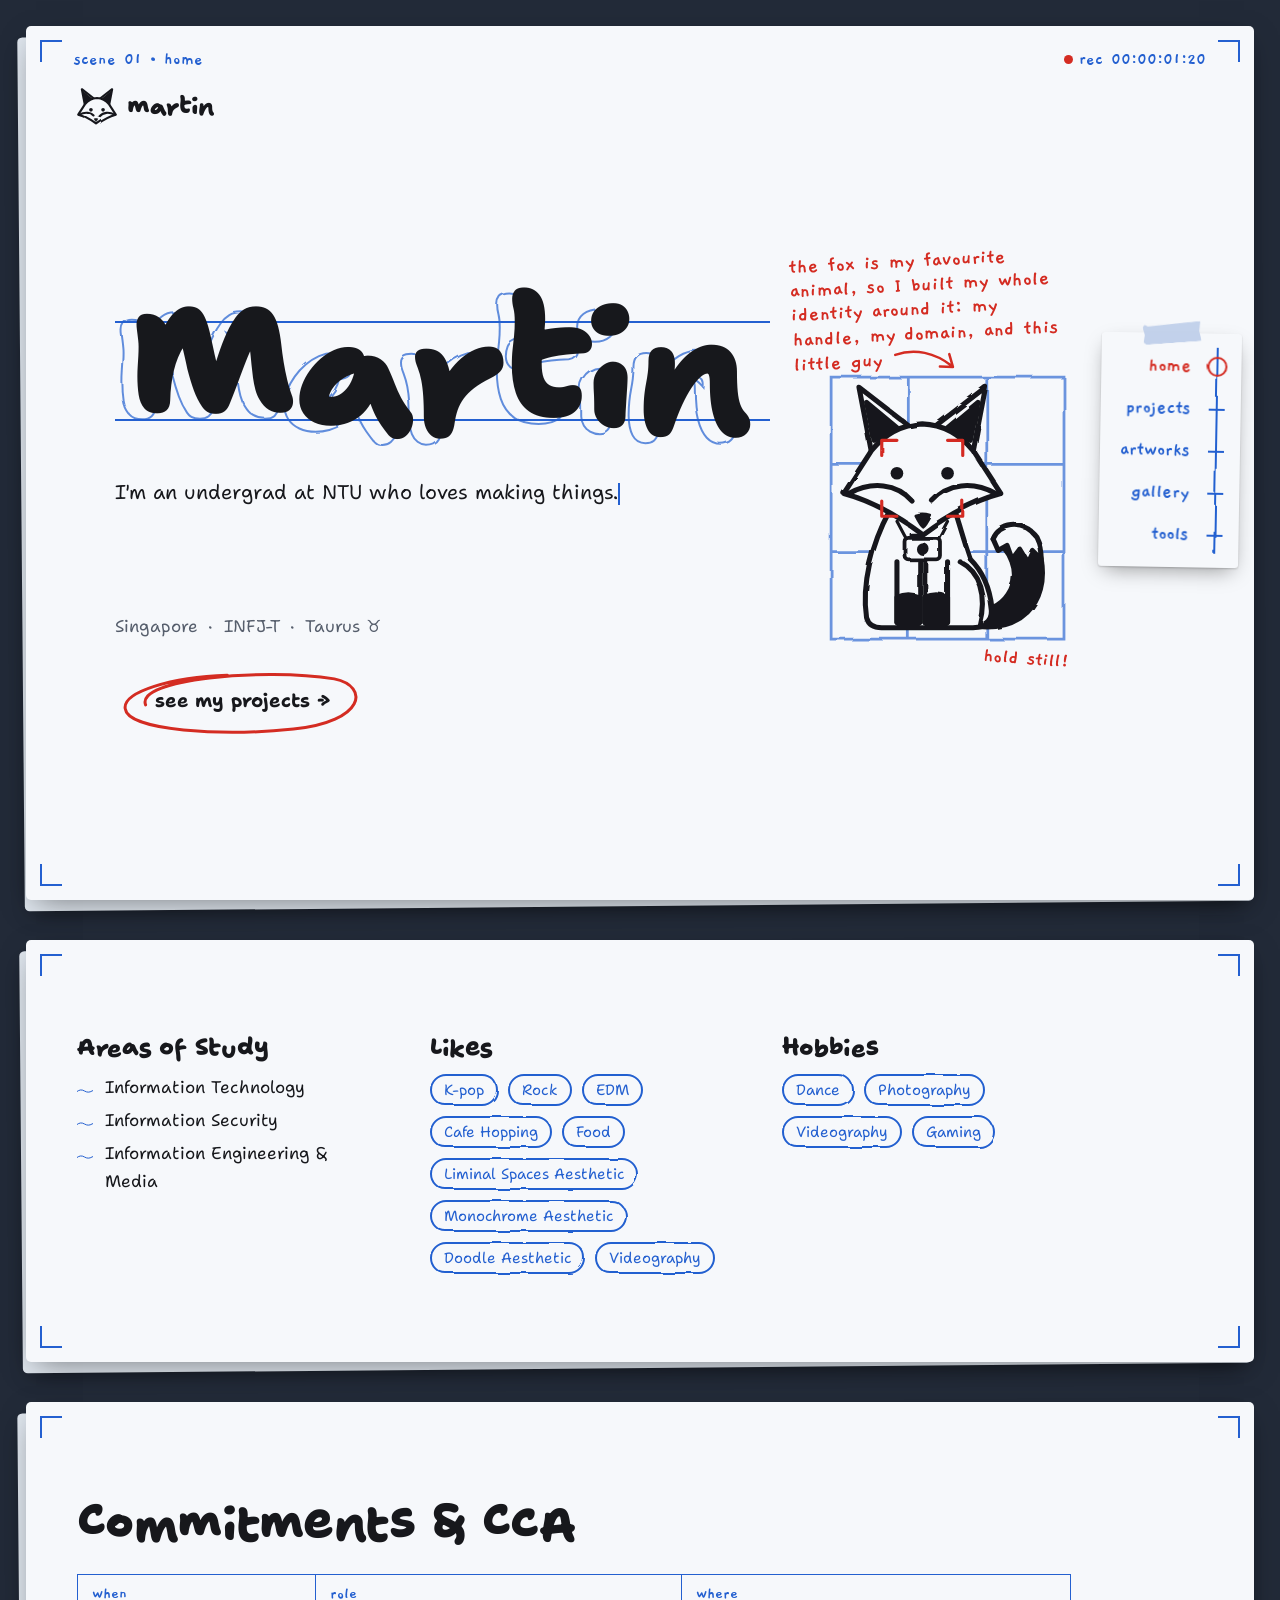
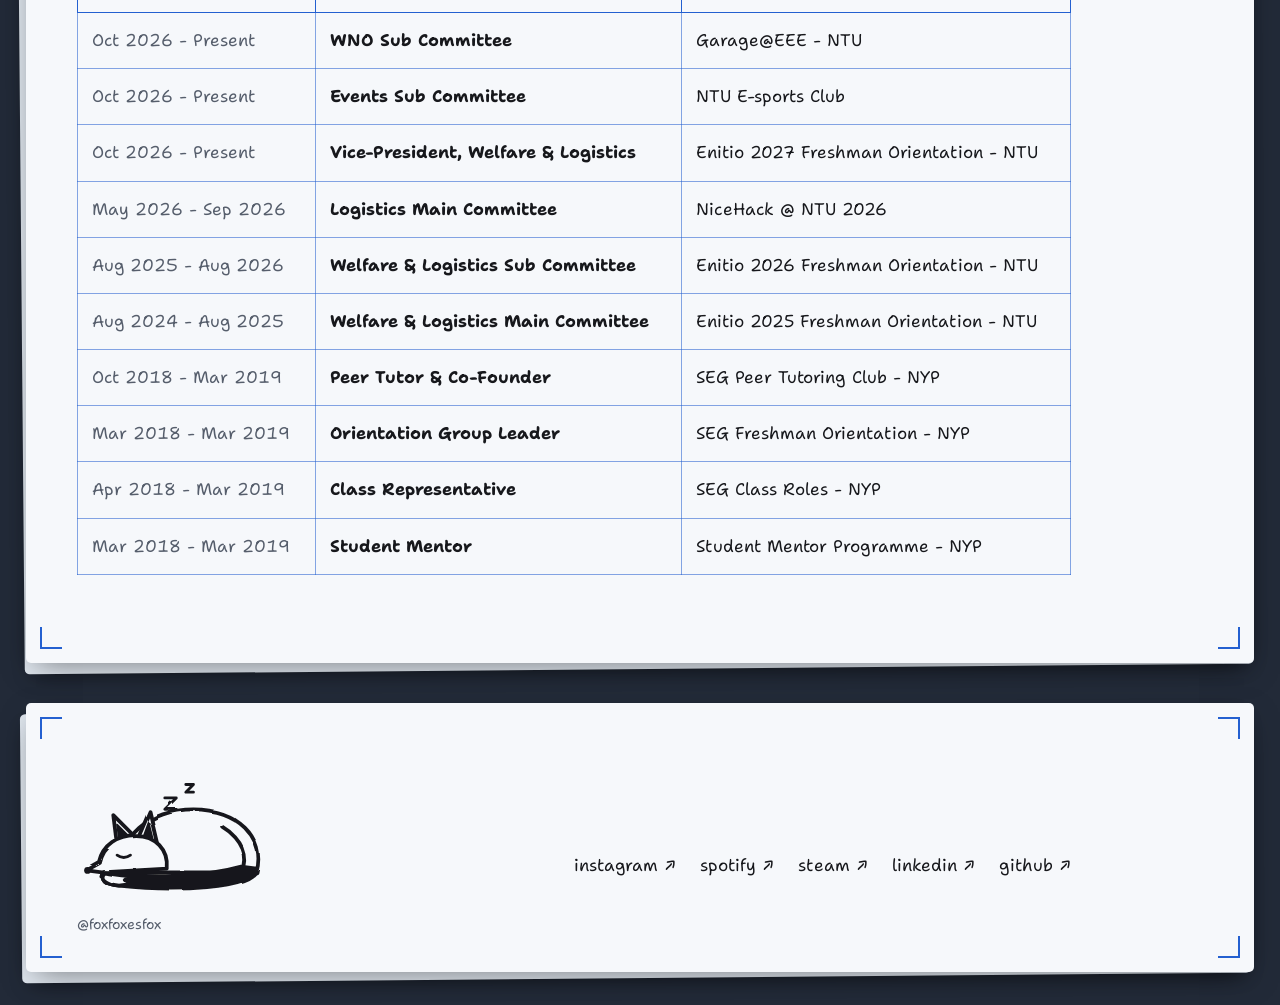
==== commit 50e316f5: "redesign" ====
--- a/index.html
+++ b/index.html
@@ -38,7 +38,7 @@
   <a class="skip" href="#main">skip to content</a>
 
   <header class="site-header">
-    <p class="slate" aria-hidden="true"><span>sc. 01 · home</span><span>fr. <b id="fr">001</b> · on twos</span></p>
+    <p class="slate" aria-hidden="true"><span>scene 01 · home</span><span><i class="rec"></i>rec <b id="tc">00:00:00:00</b></span></p>
     <a href="index.html" class="brand lettered" aria-label="martin's page, home">
       <svg class="doodle" viewBox="34 8 132 124" aria-hidden="true">
     <path class="paper" d="M60 64 L50 12 L94 46 Z" />
@@ -75,9 +75,9 @@
       </div>
 
       <div class="stage">
-        <!-- blue construction first, the inked fox on top -->
+        <!-- a pencilled viewfinder with its rule-of-thirds grid, then the inked fox on top -->
         <svg class="hero-fox" viewBox="20 0 200 215" aria-hidden="true" style="position:absolute; inset:0">
-          <g class="con"><circle cx="98" cy="84" r="50" /><ellipse cx="104" cy="158" rx="54" ry="50" /><path d="M98 20 C92 80 96 140 108 212 M44 84 L156 84 M58 30 L98 84 L142 30 M150 196 C196 200 214 160 190 126" /></g>
+          <g class="con"><path d="M28 4 H212 V211 H28 Z M89 4 V211 M151 4 V211 M28 73 H212 M28 142 H212" /></g>
         </svg>
         <svg class="doodle hero-fox on-twos" viewBox="20 0 200 215" aria-hidden="true">
       <g class="fox-tail">
@@ -86,7 +86,11 @@
       </g>
       <path class="paper" d="M74 110 C60 136 52 168 56 194 Q58 202 68 202 L140 202 C152 202 157 196 155 186 C153 168 146 156 138 148 C133 134 130 122 126 110 Z" />
       <path class="ink" d="M130 150 C146 158 152 178 146 200" />
-      <path class="ink" d="M86 132 l7 8 l7 -8 l7 8 l7 -8" />
+      <!-- camera on a strap -->
+      <path class="ink" d="M80 118 L88 133 M120 118 L112 133" style="--sw:2.5" />
+      <path class="solid" d="M91 131 v-3 h7 v3 Z" style="--sw:2" />
+      <rect class="paper" x="86" y="131" width="28" height="17" rx="3" style="--sw:3" />
+      <circle class="solid" cx="100" cy="139.5" r="4" style="--sw:2" />
       <path class="paper" d="M80 150 L80 198 Q89 205 98 198 L98 150" />
       <path class="solid" d="M80 178 Q89 174 98 178 L98 198 Q89 205 80 198 Z" />
       <path class="paper" d="M102 150 L102 198 Q111 205 120 198 L120 150" />
@@ -100,9 +104,10 @@
     <path class="ink" d="M158 96 C140 86 120 88 108 102" />
       <g class="fox-eyes"><circle class="dot pupil" cx="80" cy="80" r="5" /><circle class="dot pupil" cx="120" cy="80" r="5" /></g>
       <path class="solid" d="M94 113 Q100 111 106 113 Q102 121 100 122 Q98 121 94 113 Z" style="--sw:2" />
+      <path class="af" d="M68 66 V54 H80 M120 54 H132 V66 M132 102 V114 H120 M80 114 H68 V102" />
     </svg>
         <p class="note note-about">the fox is my favourite animal, so I built my whole identity around it: my handle, my domain, and this little guy <svg viewBox="0 0 70 30" aria-hidden="true"><path d="M4 8 C24 2 44 8 60 22 M48 22 L61 23 L58 10" /></svg></p>
-        <p class="note note-wag" aria-hidden="true">more wag!</p>
+        <p class="note note-wag" aria-hidden="true">hold still!</p>
       </div>
     </section>
 
--- a/style.css
+++ b/style.css
@@ -114,19 +114,22 @@
 .boil:hover { animation: boil 375ms steps(1) infinite; }
 .on-twos { animation: boil 500ms steps(1) infinite; }
 
-/* ── Sheets: punched animation paper on the desk, each with three peg holes ── */
+/* ── Sheets: prints laid on the desk, each with pencilled crop marks in its corners ── */
 .sheet {
-  --peg: min(250px, 30vw);
+  --m: 14px;                       /* how far in the marks sit */
+  --mark: linear-gradient(var(--blue), var(--blue));
   position: relative;   /* no z-index: the sheet underneath must be able to slip behind this one's paper */
   padding: 96px 0 clamp(56px, 8vw, 88px);
   border-radius: 5px;
   background-color: var(--paper);
-  background-image:
-    radial-gradient(circle at 50% 31px, var(--desk) 10.5px, transparent 11.5px),
-    linear-gradient(var(--desk), var(--desk)), linear-gradient(var(--desk), var(--desk));
+  background-image: var(--mark), var(--mark), var(--mark), var(--mark), var(--mark), var(--mark), var(--mark), var(--mark);
   background-repeat: no-repeat;
-  background-position: 0 0, calc(50% - var(--peg)) 25px, calc(50% + var(--peg)) 25px;
-  background-size: auto, 52px 13px, 52px 13px;
+  background-size: 22px 2px, 2px 22px, 22px 2px, 2px 22px, 22px 2px, 2px 22px, 22px 2px, 2px 22px;
+  background-position:
+    left var(--m) top var(--m), left var(--m) top var(--m),
+    right var(--m) top var(--m), right var(--m) top var(--m),
+    left var(--m) bottom var(--m), left var(--m) bottom var(--m),
+    right var(--m) bottom var(--m), right var(--m) bottom var(--m);
   box-shadow: 0 10px 30px -10px rgb(0 0 0 / 0.5);
 }
 .sheet + .sheet, .site-footer.sheet { margin-top: clamp(22px, 3.5vw, 40px); }
@@ -148,15 +151,16 @@
   padding: 62px var(--gutter) 0;
 }
 .slate {
-  position: absolute; top: 20px; left: var(--gutter); right: var(--gutter);
+  position: absolute; top: 24px; left: 48px; right: 48px;
   display: flex; justify-content: space-between;
   font: 700 1.125rem/1 var(--note); color: var(--blue);
 }
 .slate b { font-variant-numeric: tabular-nums; }
+.rec { display: inline-block; width: 9px; height: 9px; margin-right: 6px; border-radius: 50%; background: var(--red); }
 .brand { display: inline-flex; align-items: center; gap: 10px; font-size: 1.5rem; }
 .brand .doodle { width: 40px; height: auto; --sw: 7; }
 
-/* The timing chart is the menu. Small screens: a row of pencilled links. */
+/* The menu. Small screens: a row of pencilled links. */
 .nav { display: flex; gap: clamp(10px, 2.6vw, 28px); font: 700 1.25rem/1 var(--note); color: var(--blue); }
 .nav a { position: relative; padding: 12px 2px; transition: color var(--duration-quick); }
 .nav a:hover { color: var(--ink); }   /* red stays reserved for the current page */
@@ -168,6 +172,7 @@
 /* Wide screens: a strip of paper taped to the right edge, with a tick per page */
 @media (min-width: 1100px) {
   .sheet { padding-right: 132px; }
+  .hero { padding-right: 180px; }   /* keeps the fox's viewfinder clear of the menu strip */
   .nav {
     position: fixed; z-index: 20; right: calc(var(--edge) + 14px); top: 50%;
     flex-direction: column; gap: 0;
@@ -259,14 +264,15 @@
 @keyframes draw   { from { clip-path: inset(-20% 100% -20% -5%); } to { clip-path: inset(-20% -5% -20% -5%); } }
 @keyframes redraw { from { clip-path: inset(-20% 100% -20% -5%); } to { clip-path: inset(-20% -5% -20% -5%); } }
 
-/* the fox: blue construction under ink, animated on twos */
+/* the fox in the viewfinder: blue thirds grid behind, red focus box on its face, drawn in held poses */
+.af { fill: none; stroke: var(--red); stroke-width: 2.5; stroke-linecap: round; stroke-linejoin: round; }
 .stage { position: relative; justify-self: center; width: min(100%, 360px); }
 .hero-fox { display: block; width: 100%; height: auto; overflow: visible; }
 .fox-eyes { transform-box: fill-box; transform-origin: center; }   /* blink and gaze snap between poses, never tween */
 .fox-eyes.is-blinking { transform: scaleY(0.12); }
 .fox-tail {
   transform-box: fill-box; transform-origin: 0% 100%;
-  animation: wag 1.33s steps(8) infinite alternate;   /* 8 held drawings each way */
+  animation: wag 1.33s steps(8) infinite alternate;   /* held poses, like a flip-book */
 }
 @keyframes wag { from { transform: rotate(-4deg); } to { transform: rotate(6deg); } }
 .note { position: absolute; font: 700 1.3125rem/1.1 var(--note); color: var(--red); transform: rotate(-5deg); white-space: nowrap; }
@@ -292,7 +298,7 @@
 .tags { display: flex; flex-wrap: wrap; gap: 10px; }
 .tag { --r: 999px; --line: var(--blue); color: var(--blue); padding: 4px 14px; font-size: 0.9375rem; white-space: nowrap; }
 
-/* commitments: an exposure sheet, the ruled form animators log frames on */
+/* commitments: a ruled log, like a shoot's call sheet */
 .xsheet { width: 100%; border-collapse: collapse; }
 .xsheet th {
   font: 700 1.0625rem/1 var(--note); color: var(--blue); text-align: left;
@@ -552,7 +558,7 @@
   .note-about svg { display: none; }
   .note-wag { display: none; }
 }
-@media (max-width: 960px) { .slate { display: none; } }   /* it would run into the peg holes */
+@media (max-width: 720px) { .slate { display: none; } }
 @media (max-width: 720px) {
   .site-header { padding-top: 50px; }
   main.sheet, main > .sheet:first-child { padding-top: 124px; }
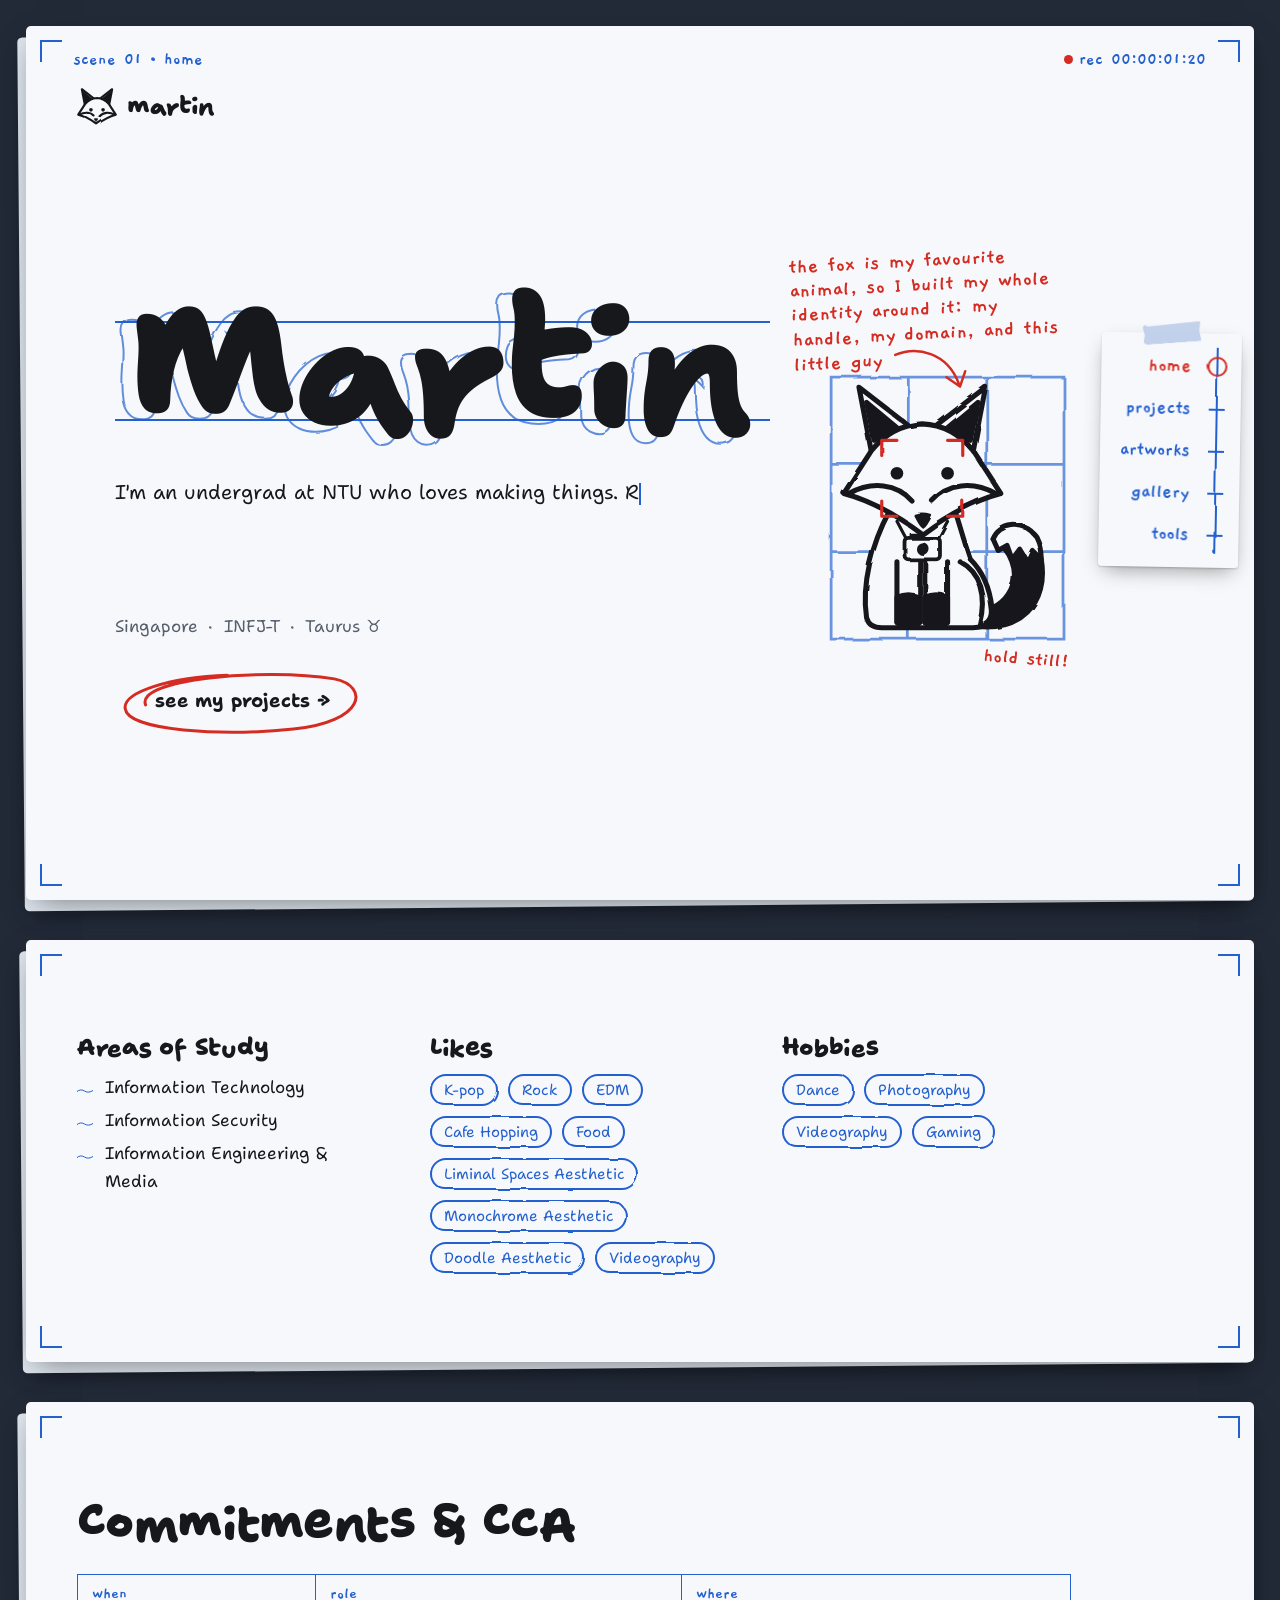
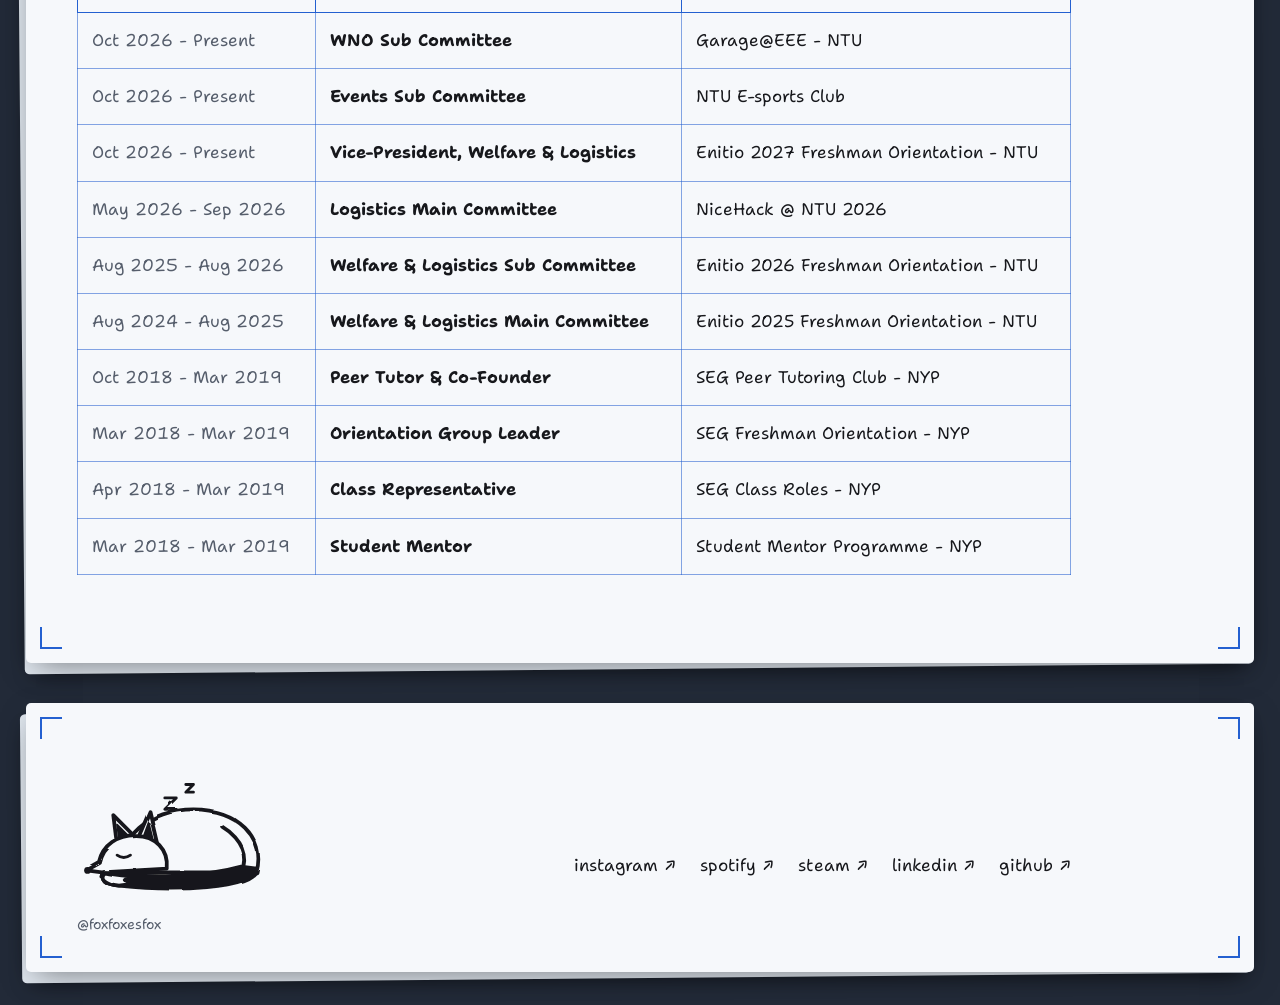
==== commit b0715821: "animation" ====
--- a/index.html
+++ b/index.html
@@ -106,7 +106,7 @@
       <path class="solid" d="M94 113 Q100 111 106 113 Q102 121 100 122 Q98 121 94 113 Z" style="--sw:2" />
       <path class="af" d="M68 66 V54 H80 M120 54 H132 V66 M132 102 V114 H120 M80 114 H68 V102" />
     </svg>
-        <p class="note note-about">the fox is my favourite animal, so I built my whole identity around it: my handle, my domain, and this little guy <svg viewBox="0 0 70 30" aria-hidden="true"><path d="M4 8 C24 2 44 8 60 22 M48 22 L61 23 L58 10" /></svg></p>
+        <p class="note note-about">the fox is my favourite animal, so I built my whole identity around it: my handle, my domain, and this little guy <svg viewBox="0 0 70 30" aria-hidden="true"><path d="M4 8 C26 0 56 8 66 40 M54 33 L67 43 L73 28" /></svg></p>
         <p class="note note-wag" aria-hidden="true">hold still!</p>
       </div>
     </section>
--- a/style.css
+++ b/style.css
@@ -272,13 +272,19 @@
 .fox-eyes.is-blinking { transform: scaleY(0.12); }
 .fox-tail {
   transform-box: fill-box; transform-origin: 0% 100%;
-  animation: wag 1.33s steps(8) infinite alternate;   /* held poses, like a flip-book */
-}
-@keyframes wag { from { transform: rotate(-4deg); } to { transform: rotate(6deg); } }
+  /* a swish, not a wag: the tip trails behind the base (the skew), drawn as 20 held poses a loop */
+  animation: wag 1.7s steps(5) infinite;
+}
+@keyframes wag {
+  0%, 100% { transform: rotate(-7deg) skewX(0deg); }
+  25%      { transform: rotate(1deg)  skewX(-10deg); }
+  50%      { transform: rotate(10deg) skewX(0deg); }
+  75%      { transform: rotate(1deg)  skewX(10deg); }
+}
 .note { position: absolute; font: 700 1.3125rem/1.1 var(--note); color: var(--red); transform: rotate(-5deg); white-space: nowrap; }
 .note-about { left: -12%; bottom: 99%; width: 17.5rem; white-space: normal; font-size: 1.375rem; transform: rotate(-3deg); }
 .note-wag { right: 2%; top: 101%; transform: rotate(4deg); }   /* under the tail, off the ink */
-.note svg { width: 70px; display: inline; vertical-align: middle; }
+.note svg { width: 70px; display: inline; vertical-align: middle; overflow: visible; }   /* the arrow reaches out of its box, down to the fox */
 .note path { fill: none; stroke: var(--red); stroke-width: 2.5; stroke-linecap: round; stroke-linejoin: round; }
 
 /* ── Sections ── */
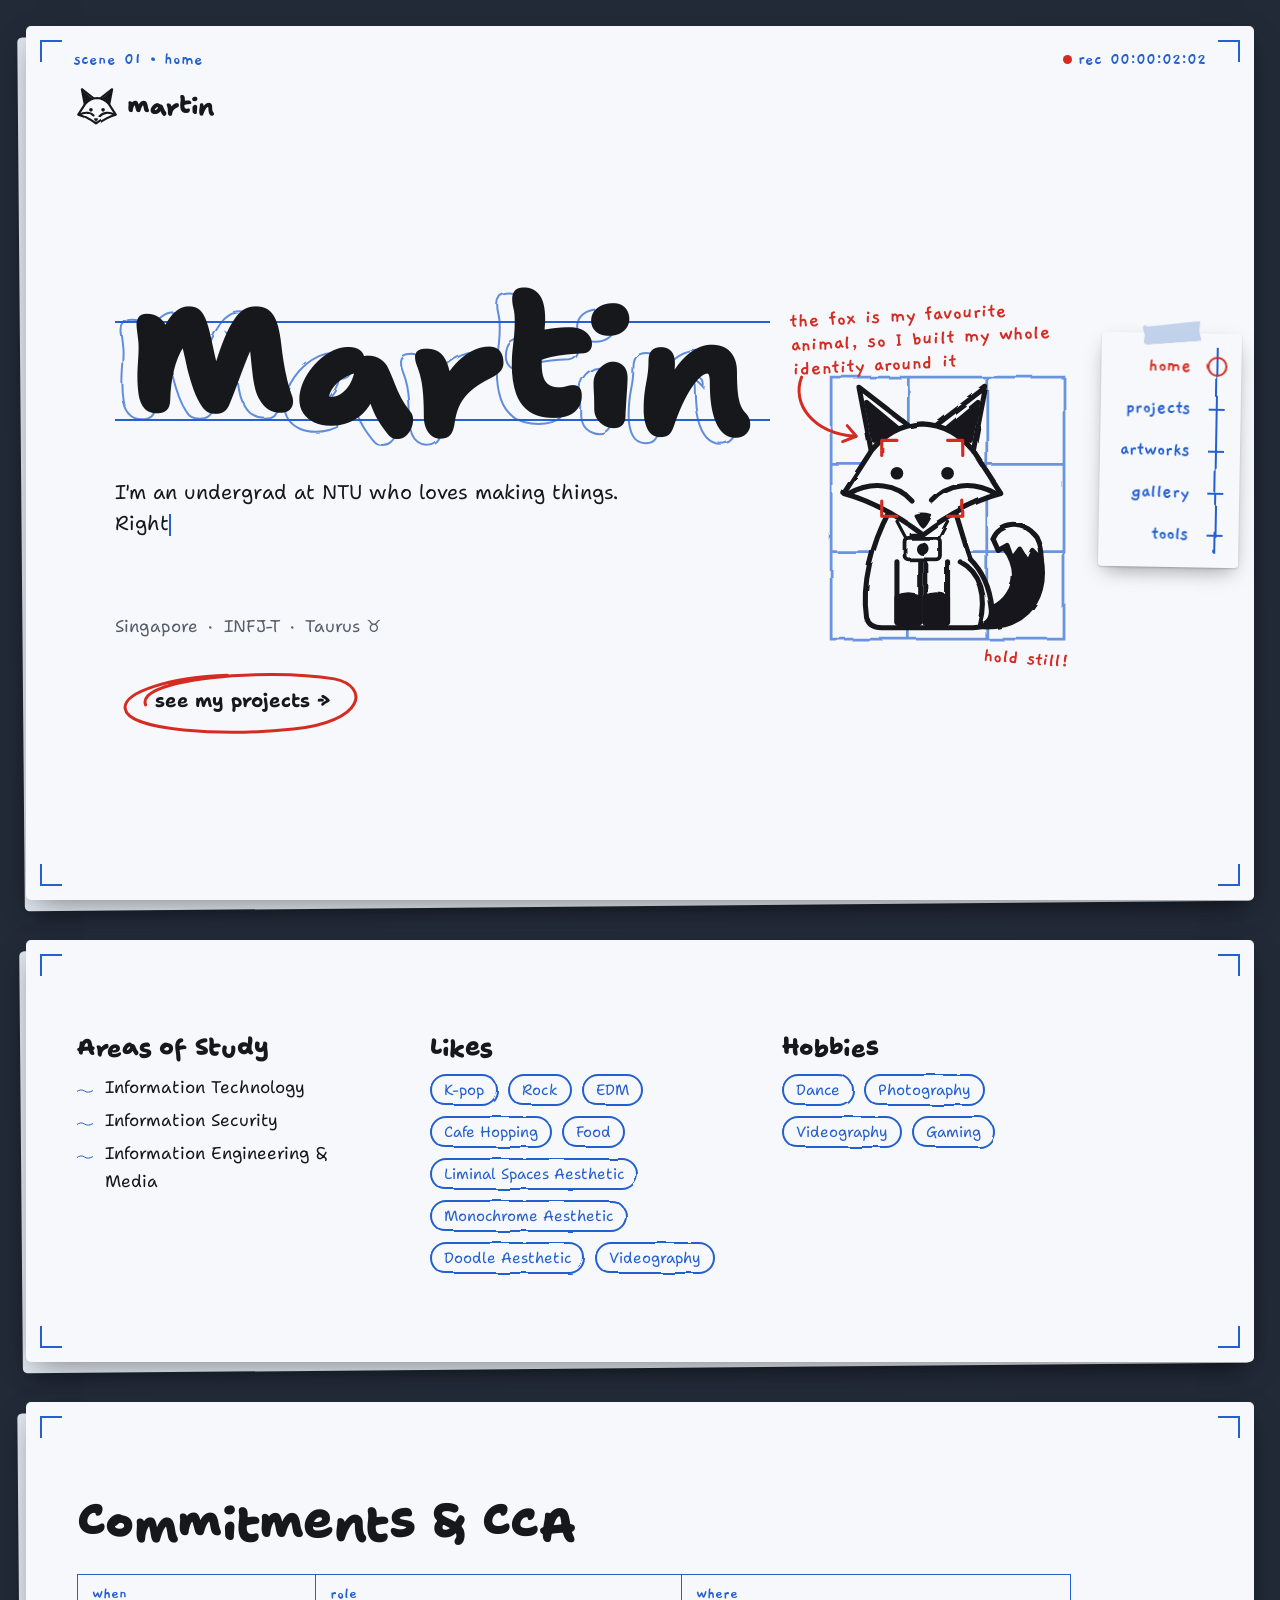
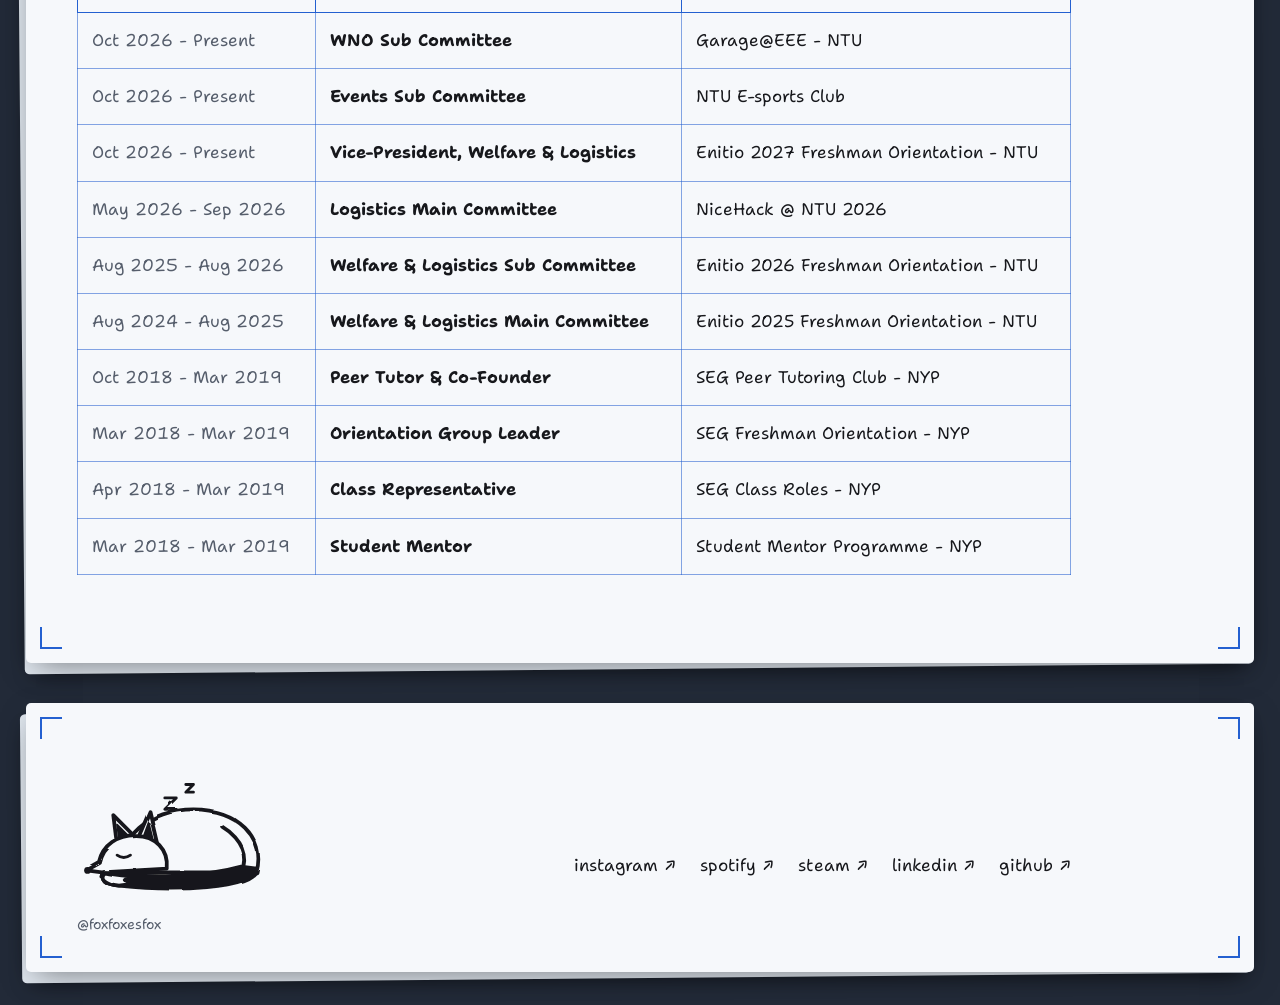
==== commit 437d259b: "bug fix" ====
--- a/index.html
+++ b/index.html
@@ -106,7 +106,8 @@
       <path class="solid" d="M94 113 Q100 111 106 113 Q102 121 100 122 Q98 121 94 113 Z" style="--sw:2" />
       <path class="af" d="M68 66 V54 H80 M120 54 H132 V66 M132 102 V114 H120 M80 114 H68 V102" />
     </svg>
-        <p class="note note-about">the fox is my favourite animal, so I built my whole identity around it: my handle, my domain, and this little guy <svg viewBox="0 0 70 30" aria-hidden="true"><path d="M4 8 C26 0 56 8 66 40 M54 33 L67 43 L73 28" /></svg></p>
+        <p class="note note-about">the fox is my favourite animal, so I built my whole identity around it</p>
+        <svg class="note-arrow" viewBox="0 0 100 100" aria-hidden="true"><path d="M14 4 C0 40 30 78 84 82 M68 89 L86 82 L74 68" /></svg>
         <p class="note note-wag" aria-hidden="true">hold still!</p>
       </div>
     </section>
--- a/style.css
+++ b/style.css
@@ -272,20 +272,19 @@
 .fox-eyes.is-blinking { transform: scaleY(0.12); }
 .fox-tail {
   transform-box: fill-box; transform-origin: 0% 100%;
-  /* a swish, not a wag: the tip trails behind the base (the skew), drawn as 20 held poses a loop */
-  animation: wag 1.7s steps(5) infinite;
+  /* an easy sway from the base, with the faintest curl; smooth on purpose, a real tail doesn't tick */
+  animation: wag 2.4s ease-in-out infinite alternate;
 }
 @keyframes wag {
-  0%, 100% { transform: rotate(-7deg) skewX(0deg); }
-  25%      { transform: rotate(1deg)  skewX(-10deg); }
-  50%      { transform: rotate(10deg) skewX(0deg); }
-  75%      { transform: rotate(1deg)  skewX(10deg); }
+  from { transform: rotate(-5deg) skewX(2deg); }
+  to   { transform: rotate(7deg)  skewX(-3deg); }
 }
 .note { position: absolute; font: 700 1.3125rem/1.1 var(--note); color: var(--red); transform: rotate(-5deg); white-space: nowrap; }
 .note-about { left: -12%; bottom: 99%; width: 17.5rem; white-space: normal; font-size: 1.375rem; transform: rotate(-3deg); }
 .note-wag { right: 2%; top: 101%; transform: rotate(4deg); }   /* under the tail, off the ink */
-.note svg { width: 70px; display: inline; vertical-align: middle; overflow: visible; }   /* the arrow reaches out of its box, down to the fox */
-.note path { fill: none; stroke: var(--red); stroke-width: 2.5; stroke-linecap: round; stroke-linejoin: round; }
+/* the arrow from the note to the fox: pinned to the fox's frame, not to the text */
+.note-arrow { position: absolute; left: -12%; top: 1%; width: 30%; overflow: visible; }
+.note-arrow path { fill: none; stroke: var(--red); stroke-width: 3; stroke-linecap: round; stroke-linejoin: round; vector-effect: non-scaling-stroke; }
 
 /* ── Sections ── */
 .section-title { font-size: clamp(2rem, 5vw, 3rem); margin-bottom: 28px; }
@@ -561,7 +560,7 @@
   .stage { order: -1; width: min(40%, 190px); justify-self: start; }
   .note { font-size: 1.125rem; }
   .note-about { left: 108%; top: 8%; bottom: auto; width: min(46vw, 16rem); transform: rotate(-2deg); }
-  .note-about svg { display: none; }
+  .note-arrow { display: none; }
   .note-wag { display: none; }
 }
 @media (max-width: 720px) { .slate { display: none; } }
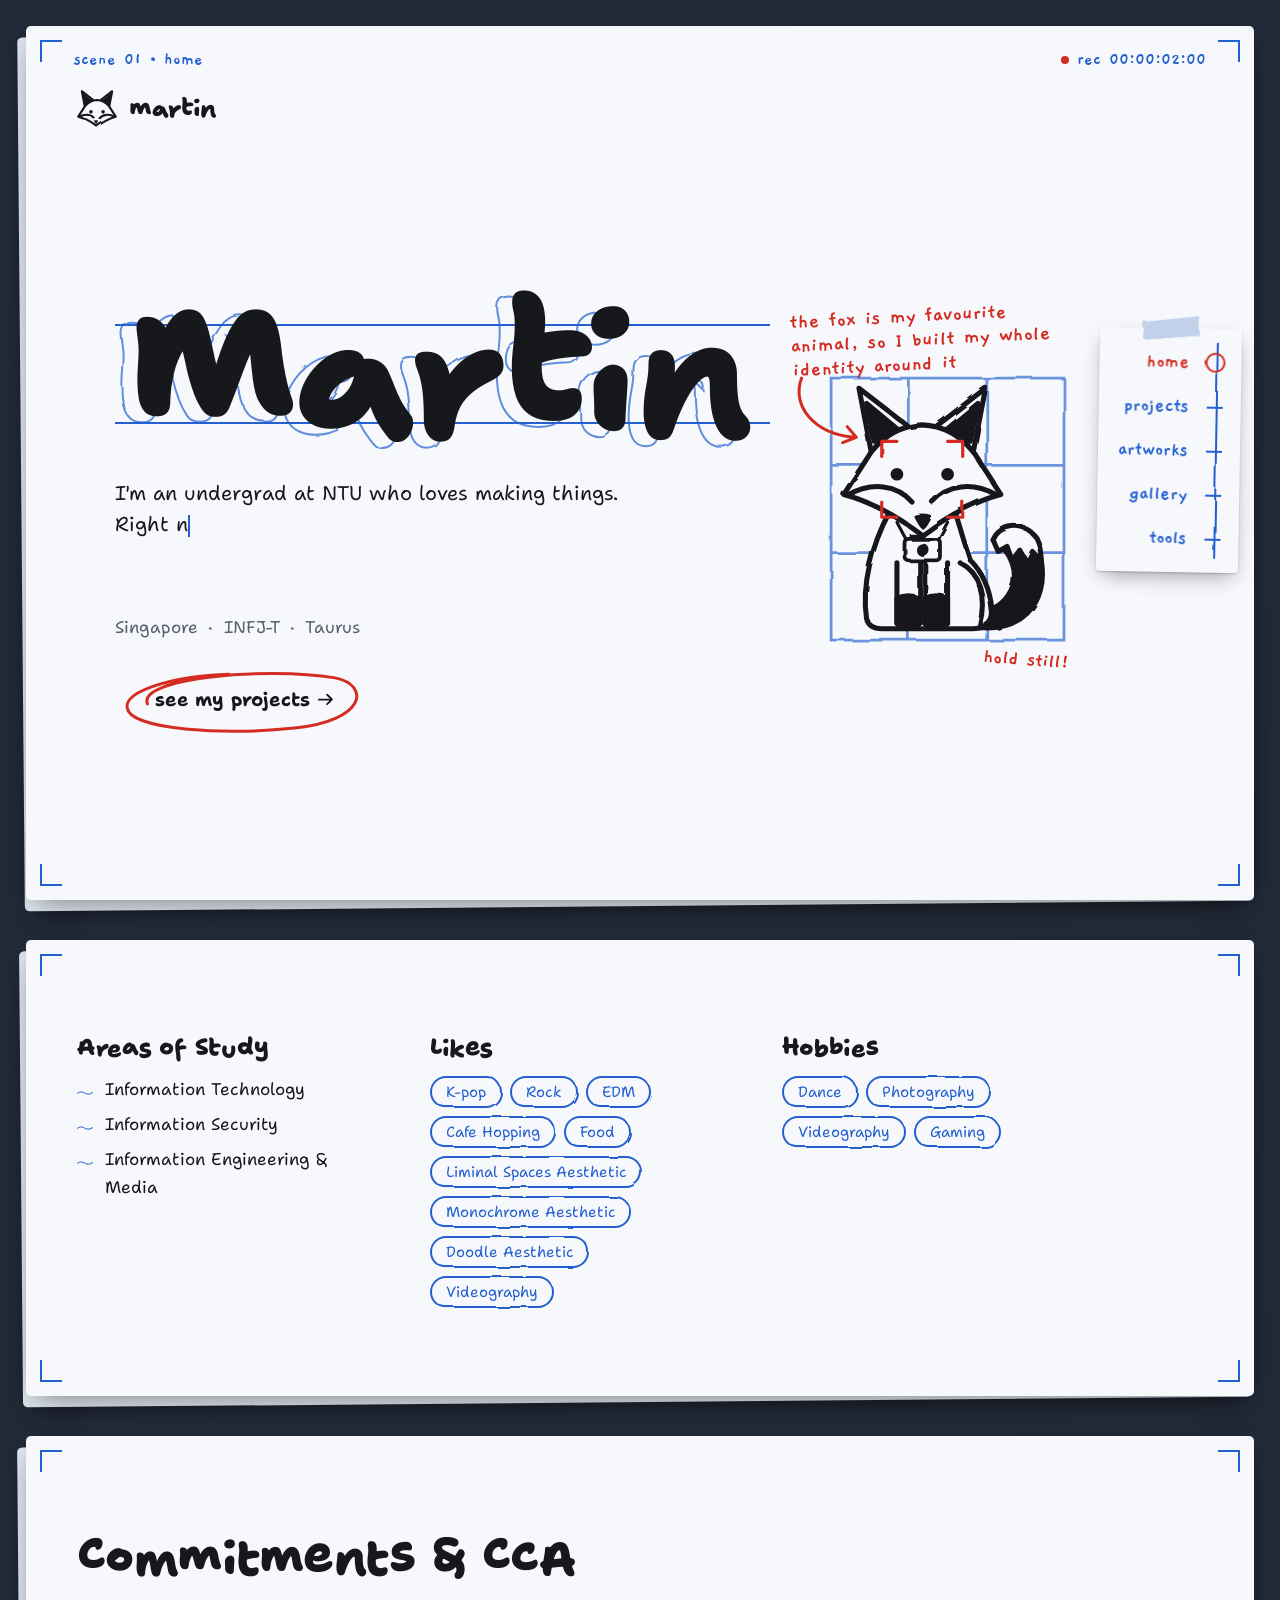
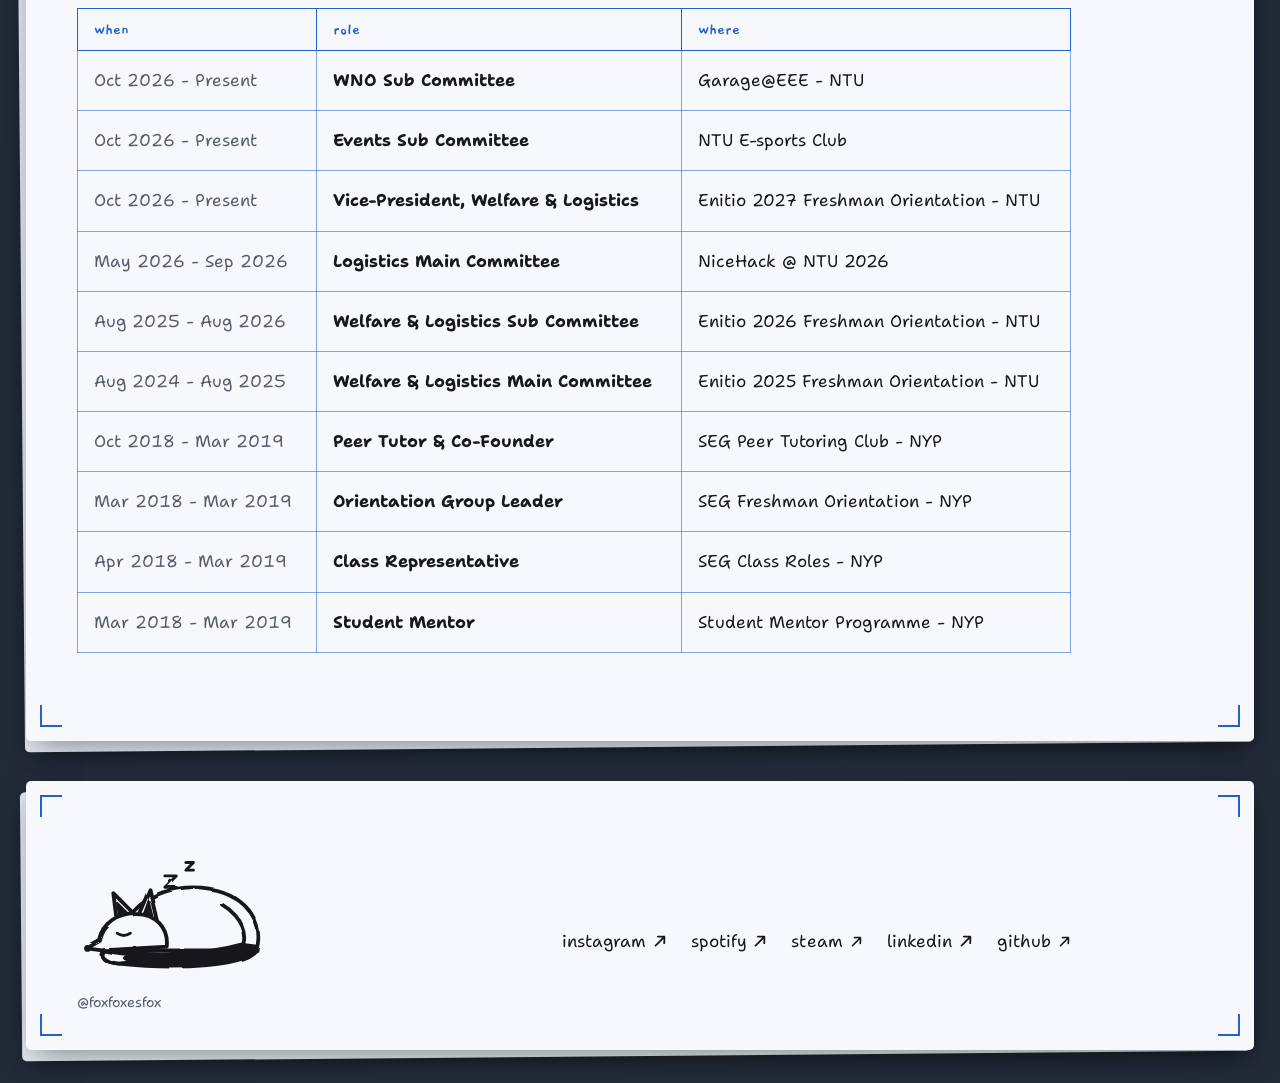
==== commit dd8e65f1: "ui/ux fixes" ====
--- a/index.html
+++ b/index.html
@@ -68,8 +68,8 @@
       <div>
         <h1 class="hero-name lettered" data-t="Martin">Martin</h1>
         <p class="intro" id="intro">I'm an undergrad at NTU who loves making things. Right now I'm building more personal projects, getting better at dance, and picking up photography and videography along the way.</p>
-        <p class="hero-meta"><span>Singapore</span><span>INFJ-T</span><span>Taurus ♉&#xFE0E;</span></p>
-        <a href="projects.html" class="cta">see my projects →
+        <p class="hero-meta"><span>Singapore</span><span>INFJ-T</span><span>Taurus</span></p>
+        <a href="projects.html" class="cta">see my projects<span class="arr arr-right" aria-hidden="true"></span>
           <svg viewBox="0 0 100 40" preserveAspectRatio="none" aria-hidden="true"><path d="M12 22 C8 8 58 2 86 8 C100 12 98 31 70 35 C42 39 5 36 4 24 C3 15 22 7 44 6" /></svg>
         </a>
       </div>
@@ -183,11 +183,11 @@
         <path class="ink" d="M92 24 h12 l-12 12 h12 M114 10 h8 l-8 8 h8" style="--sw:3" />
       </svg>
       <nav class="socials" aria-label="Elsewhere">
-        <a href="https://instagram.com/foxesvx" target="_blank" rel="noopener noreferrer">instagram ↗</a>
-        <a href="https://open.spotify.com/user/lonestary" target="_blank" rel="noopener noreferrer">spotify ↗</a>
-        <a href="https://steamcommunity.com/id/foxfoxesfox" target="_blank" rel="noopener noreferrer">steam ↗</a>
-        <a href="https://linkedin.com/in/mpjy" target="_blank" rel="noopener noreferrer">linkedin ↗</a>
-        <a href="https://github.com/foxfoxesfox" target="_blank" rel="noopener noreferrer">github ↗</a>
+        <a href="https://instagram.com/foxesvx" target="_blank" rel="noopener noreferrer">instagram<span class="arr" aria-hidden="true"></span></a>
+        <a href="https://open.spotify.com/user/lonestary" target="_blank" rel="noopener noreferrer">spotify<span class="arr" aria-hidden="true"></span></a>
+        <a href="https://steamcommunity.com/id/foxfoxesfox" target="_blank" rel="noopener noreferrer">steam<span class="arr" aria-hidden="true"></span></a>
+        <a href="https://linkedin.com/in/mpjy" target="_blank" rel="noopener noreferrer">linkedin<span class="arr" aria-hidden="true"></span></a>
+        <a href="https://github.com/foxfoxesfox" target="_blank" rel="noopener noreferrer">github<span class="arr" aria-hidden="true"></span></a>
       </nav>
       <p class="handle">@foxfoxesfox</p>
     </div>
--- a/style.css
+++ b/style.css
@@ -132,14 +132,14 @@
     right var(--m) bottom var(--m), right var(--m) bottom var(--m);
   box-shadow: 0 10px 30px -10px rgb(0 0 0 / 0.5);
 }
-.sheet + .sheet, .site-footer.sheet { margin-top: clamp(22px, 3.5vw, 40px); }
+.sheet + .sheet, .site-footer.sheet { margin-top: clamp(24px, 3.5vw, 40px); }
 .sheet::before {            /* the next sheet in the stack, peeking out */
   content: ''; position: absolute; inset: 0; z-index: -1; border-radius: 5px;
   background: var(--under);
   transform: rotate(-0.5deg) translate(-5px, 6px);
   box-shadow: 0 8px 20px -8px rgb(0 0 0 / 0.45);
 }
-main.sheet, main > .sheet:first-child { padding-top: 150px; }
+main.sheet, main > .sheet:first-child { padding-top: 152px; }
 
 /* ── Layout ── */
 .wrap { width: 100%; max-width: var(--wrap); margin-inline: auto; padding-inline: var(--gutter); }
@@ -148,7 +148,7 @@
 .site-header {
   position: absolute; z-index: 5; top: var(--edge); left: var(--edge); right: var(--edge);
   display: flex; align-items: center; justify-content: space-between; gap: 16px;
-  padding: 62px var(--gutter) 0;
+  padding: 64px var(--gutter) 0;
 }
 .slate {
   position: absolute; top: 24px; left: 48px; right: 48px;
@@ -156,12 +156,12 @@
   font: 700 1.125rem/1 var(--note); color: var(--blue);
 }
 .slate b { font-variant-numeric: tabular-nums; }
-.rec { display: inline-block; width: 9px; height: 9px; margin-right: 6px; border-radius: 50%; background: var(--red); }
-.brand { display: inline-flex; align-items: center; gap: 10px; font-size: 1.5rem; }
+.rec { display: inline-block; width: 8px; height: 8px; margin-right: 8px; border-radius: 50%; background: var(--red); }
+.brand { display: inline-flex; align-items: center; gap: 12px; font-size: 1.5rem; }
 .brand .doodle { width: 40px; height: auto; --sw: 7; }
 
 /* The menu. Small screens: a row of pencilled links. */
-.nav { display: flex; gap: clamp(10px, 2.6vw, 28px); font: 700 1.25rem/1 var(--note); color: var(--blue); }
+.nav { display: flex; gap: clamp(12px, 2.6vw, 28px); font: 700 1.25rem/1 var(--note); color: var(--blue); }
 .nav a { position: relative; padding: 12px 2px; transition: color var(--duration-quick); }
 .nav a:hover { color: var(--ink); }   /* red stays reserved for the current page */
 .nav a[aria-current='page'] { color: var(--red); }
@@ -176,7 +176,7 @@
   .nav {
     position: fixed; z-index: 20; right: calc(var(--edge) + 14px); top: 50%;
     flex-direction: column; gap: 0;
-    padding: 12px 14px 12px 20px;
+    padding: 12px 16px 12px 20px;
     background: var(--paper); border-radius: 3px;
     box-shadow: 0 1px 2px rgb(0 0 0 / 0.2), 0 8px 20px -6px rgb(0 0 0 / 0.4);
     transform: translateY(-50%) rotate(1deg);
@@ -192,7 +192,7 @@
     opacity: 0.9; transform: translateX(-50%) rotate(-5deg);
     clip-path: polygon(0 12%, 4% 0, 9% 10%, 100% 0, 97% 50%, 100% 100%, 5% 100%, 0 88%, 3% 50%);
   }
-  .nav a { padding: 11px 36px 11px 0; text-align: right; }
+  .nav a { padding: 12px 36px 12px 0; text-align: right; }
   .nav a::after, .nav a[aria-current='page']::after {
     content: ''; position: absolute; inset: 50% 2px auto auto;
     width: 16px; border-top: 2px solid var(--blue); background: none;
@@ -213,6 +213,16 @@
   transition: transform var(--duration-fast) var(--ease-smooth-out);
 }
 .pill-ink { --fill: var(--ink); --line: var(--ink); color: var(--paper); }
+
+/* the one arrow on the site, drawn in the pencil's line and coloured by its text; turned for "go" and "download" */
+.arr {
+  display: inline-block; width: 0.8em; height: 0.8em; margin-left: 0.4em; vertical-align: -0.05em; flex: none;
+  background: currentColor;
+  -webkit-mask: url("data:image/svg+xml,%3Csvg xmlns='http://www.w3.org/2000/svg' viewBox='0 0 16 16'%3E%3Cpath d='M3 13.2 C6 10.4 9.6 6.6 12.6 3.4 M5.6 3.2 C8 3 10.4 3.1 12.8 3.2 C12.9 5.6 12.8 8.1 12.7 10.4' fill='none' stroke='black' stroke-width='2' stroke-linecap='round' stroke-linejoin='round'/%3E%3C/svg%3E") center / contain no-repeat;
+          mask: url("data:image/svg+xml,%3Csvg xmlns='http://www.w3.org/2000/svg' viewBox='0 0 16 16'%3E%3Cpath d='M3 13.2 C6 10.4 9.6 6.6 12.6 3.4 M5.6 3.2 C8 3 10.4 3.1 12.8 3.2 C12.9 5.6 12.8 8.1 12.7 10.4' fill='none' stroke='black' stroke-width='2' stroke-linecap='round' stroke-linejoin='round'/%3E%3C/svg%3E") center / contain no-repeat;
+}
+.arr-right { rotate: 45deg; }
+.arr-down  { rotate: 135deg; }
 .pill:hover  { transform: translateY(-2px) rotate(-1deg); }
 .pill:active { transform: scale(var(--scale-large)); transition-duration: 100ms; }
 
@@ -220,9 +230,9 @@
 .hero {
   display: grid; grid-template-columns: 1.5fr 1fr; align-items: center; gap: 4vw;
   min-height: calc(100svh - var(--edge));
-  padding-left: clamp(22px, 7vw, 110px); padding-bottom: 60px;
-}
-@media (max-width: 1099px) { .hero { padding-right: clamp(22px, 7vw, 110px); } }
+  padding-left: clamp(24px, 7vw, 112px); padding-bottom: 60px;
+}
+@media (max-width: 1099px) { .hero { padding-right: clamp(24px, 7vw, 112px); } }
 .hero-name {
   width: fit-content; padding-inline: 0.04em 0.12em;
   font-size: clamp(4.5rem, 13.5vw, 12.5rem); line-height: 0.9; letter-spacing: -0.02em;
@@ -232,7 +242,7 @@
     linear-gradient(var(--blue), var(--blue)) 0 86% / 100% 2px no-repeat;
 }
 .intro {
-  margin-top: 34px; max-width: 40ch;
+  margin-top: 32px; max-width: 40ch;
   font-size: clamp(1.125rem, 1.6vw, 1.25rem); line-height: 1.55;
 }
 .untyped { visibility: hidden; }
@@ -248,7 +258,7 @@
 /* "see my projects", circled in red pencil */
 .cta {
   position: relative; display: inline-block;
-  margin: 34px 0 0 14px; padding: 12px 26px;
+  margin: 32px 0 0 16px; padding: 12px 24px;
   font-weight: 700; font-size: 1.1875rem;
   transition: transform var(--duration-fast) var(--ease-smooth-out);
 }
@@ -288,29 +298,29 @@
 
 /* ── Sections ── */
 .section-title { font-size: clamp(2rem, 5vw, 3rem); margin-bottom: 28px; }
-.h3 { font-size: 1.5rem; margin-bottom: 14px; }
+.h3 { font-size: 1.5rem; margin-bottom: 16px; }
 
 .about-grid {
   display: grid; gap: clamp(40px, 6vw, 72px) clamp(32px, 5vw, 64px);
   grid-template-columns: repeat(auto-fit, minmax(min(100%, 280px), 1fr));
 }
-.study li { position: relative; padding-left: 28px; margin-bottom: 6px; }
+.study li { position: relative; padding-left: 28px; margin-bottom: 8px; }
 .study li::before {
   content: ''; position: absolute; left: 0; top: 0.75em; width: 16px; height: 8px;
   background: var(--squiggle) no-repeat left center / 20px 8px;
 }
 
-.tags { display: flex; flex-wrap: wrap; gap: 10px; }
-.tag { --r: 999px; --line: var(--blue); color: var(--blue); padding: 4px 14px; font-size: 0.9375rem; white-space: nowrap; }
+.tags { display: flex; flex-wrap: wrap; gap: 8px; }
+.tag { --r: 999px; --line: var(--blue); color: var(--blue); padding: 4px 16px; font-size: 0.9375rem; white-space: nowrap; }
 
 /* commitments: a ruled log, like a shoot's call sheet */
 .xsheet { width: 100%; border-collapse: collapse; }
 .xsheet th {
   font: 700 1.0625rem/1 var(--note); color: var(--blue); text-align: left;
-  padding: 10px 14px; border: 1.5px solid var(--blue);
+  padding: 12px 16px; border: 1.5px solid var(--blue);
 }
 .xsheet td {
-  padding: 14px; vertical-align: top;
+  padding: 16px; vertical-align: top;
   border: 1.5px solid color-mix(in srgb, var(--blue) 55%, transparent);
 }
 .xsheet td:first-child { font-variant-numeric: tabular-nums; color: var(--ink-soft); white-space: nowrap; }
@@ -324,7 +334,7 @@
 .footer-inner { display: grid; grid-template-columns: auto 1fr; gap: 24px 48px; align-items: end; }
 .sleepy { width: clamp(150px, 22vw, 210px); }
 .socials { display: flex; flex-wrap: wrap; gap: 0 24px; justify-content: flex-end; }
-.socials a { position: relative; padding: 10px 0; }
+.socials a { position: relative; padding: 12px 0; }
 .socials a::after {
   content: ''; position: absolute; left: 0; right: 0; bottom: 4px; height: 8px;
   background: var(--squiggle) repeat-x left center / 20px 8px;
@@ -337,7 +347,7 @@
 /* ── Sub-pages ── */
 .page-head { position: relative; }
 .page-title {
-  font-size: clamp(2.75rem, 12vw, 7.5rem); padding-bottom: 14px; width: fit-content; max-width: 100%;
+  font-size: clamp(2.75rem, 12vw, 7.5rem); padding-bottom: 16px; width: fit-content; max-width: 100%;
   letter-spacing: -0.02em;
 }
 /* wobbly rules are drawn inside a taller box: on a 2px-tall box the filter clips the wobble into gaps */
@@ -359,14 +369,14 @@
   display: grid; grid-template-columns: 1.15fr 1fr; gap: clamp(28px, 4vw, 56px); align-items: center;
 }
 .shot {
-  --r: 10px; padding: 10px; position: relative;
+  --r: 12px; padding: 12px; position: relative;
   transform: rotate(-0.8deg);
   transition: transform var(--duration-slow) var(--ease-smooth-out);
 }
 .project:nth-child(even) .shot { transform: rotate(0.7deg); }
 .project .shot:hover { transform: rotate(0deg); }
 .shot img { border-radius: 6px; width: 100%; height: auto; }
-.project-title { font-size: clamp(1.75rem, 3vw, 2.25rem); margin: 22px 0 10px; }
+.project-title { font-size: clamp(1.75rem, 3vw, 2.25rem); margin: 24px 0 12px; }
 .project:first-child .project-title { font-size: clamp(2rem, 4.5vw, 3rem); margin-top: 0; }
 .project p {
   max-width: 60ch; line-height: 28px;
@@ -378,8 +388,8 @@
 
 .more {
   --r: 18px;
-  display: grid; grid-template-columns: auto 1fr auto; gap: 18px; align-items: center;
-  padding: 22px 26px;
+  display: grid; grid-template-columns: auto 1fr auto; gap: 16px; align-items: center;
+  padding: 24px;
 }
 .more svg { width: 28px; height: 28px; }
 .more-title { font-size: 1.5rem; }
@@ -406,7 +416,7 @@
 .tile-label {
   --r: 12px; --fill: var(--paper);
   position: absolute; left: 12px; bottom: 12px; right: 12px; width: fit-content;
-  padding: 6px 14px; text-align: left; line-height: 1.35;
+  padding: 8px 16px; text-align: left; line-height: 1.35;
   opacity: 0; transform: translateY(6px);
   transition: opacity var(--duration-fast) var(--ease-smooth-out), transform var(--duration-fast) var(--ease-smooth-out);
 }
@@ -415,15 +425,16 @@
 .tile:hover .tile-label, .tile:focus-visible .tile-label { opacity: 1; transform: none; }
 .tile:focus-visible { outline-offset: -6px; }
 @media (hover: none) {
-  .tile-label { opacity: 1; transform: none; left: 8px; bottom: 8px; right: 8px; padding: 4px 10px; font-size: 0.8125rem; }
+  .tile-label { opacity: 1; transform: none; left: 8px; bottom: 8px; right: 8px; padding: 4px 12px; font-size: 0.8125rem; }
   .tile-label small { display: none; }
 }
 .tile.is-skeleton { cursor: default; }
 
 /* artworks: each drawing taped up whole, never cropped, with its title pencilled underneath */
-.wall { display: block; columns: 3 230px; column-gap: clamp(22px, 3vw, 36px); }
+/* a plain grid, not CSS columns: browsers lose track of tilted items inside columns and stop painting them after a hover */
+.wall { display: grid; grid-template-columns: repeat(auto-fill, minmax(min(100%, 230px), 1fr)); gap: 0 clamp(24px, 3vw, 36px); align-items: start; }
 .wall .tile {
-  break-inside: avoid; aspect-ratio: auto; overflow: visible; background: none;
+  aspect-ratio: auto; overflow: visible; background: none;
   margin-bottom: 36px; padding-top: 12px; text-align: left;
   transform: rotate(var(--tilt, -1deg));
   transition: transform var(--duration-slow) var(--ease-smooth-out);
@@ -443,7 +454,7 @@
   box-shadow: 0 1px 2px rgb(0 0 0 / 0.18), 0 12px 22px -12px rgb(0 0 0 / 0.4);
 }
 .wall .tile-label {
-  position: static; display: block; width: auto; padding: 10px 2px 0;
+  position: static; display: block; width: auto; padding: 12px 0 0;
   opacity: 1; transform: none; font-size: 1rem;
 }
 .wall .tile-label::before { display: none; }
@@ -455,7 +466,7 @@
 /* gallery: a contact sheet. Strips of film with sprocket holes and frame numbers;
    the red grease pencil circles whichever frame you're on. */
 .contact {
-  display: grid; grid-template-columns: repeat(auto-fill, minmax(min(50%, 230px), 1fr));
+  display: grid; grid-template-columns: repeat(auto-fill, minmax(min(50%, 200px), 1fr));
   margin-top: 28px; border-radius: 4px; overflow: hidden; counter-reset: frame;
   background: var(--ink);
 }
@@ -469,7 +480,7 @@
     linear-gradient(#2b2d35, #2b2d35) center / calc(100% - 10px) calc(100% - 56px) no-repeat,
     var(--ink);
 }
-.contact .tile img { aspect-ratio: 3 / 2; height: auto; transform: none; }
+.contact .tile img { aspect-ratio: 3 / 4; height: auto; transform: none; }   /* portrait frames: the photos are shot upright */
 .contact .tile::after {       /* frame number on the film edge */
   content: counter(frame) 'A'; position: absolute; left: 8px; bottom: 5px; padding: 0 6px;
   font: 700 0.9375rem/18px var(--note); color: var(--under); background: var(--ink);
@@ -483,6 +494,20 @@
 .contact .tile:not(.is-skeleton):hover::before, .contact .tile:focus-visible::before { opacity: 1; transform: none; }
 .contact .tile:focus-visible { outline-color: var(--paper); }
 
+/* videos: the same film, bigger frames, with the title pencilled on the edge */
+.reel { grid-template-columns: repeat(auto-fill, minmax(min(100%, 400px), 1fr)); margin-top: 0; }
+.reel .tile { cursor: pointer; }
+.reel .tile img, .reel iframe { display: block; width: 100%; height: auto; aspect-ratio: 16 / 9; border: 0; }
+.reel .tile::after { content: attr(data-title); }
+.reel .is-playing { cursor: default; }
+.reel .is-playing::before { display: none; }
+.play {
+  position: absolute; z-index: 2; inset: 0; margin: auto; width: 64px; height: 64px;
+  transition: transform var(--duration-fast) var(--ease-smooth-out);
+}
+.reel .tile:hover .play { transform: scale(1.08); }
+.reel .tile:active .play { transform: scale(var(--scale-large)); transition-duration: 100ms; }
+
 .count { margin-top: 20px; color: var(--ink-soft); }
 .empty { padding-block: 48px; color: var(--ink-soft); max-width: 46ch; }
 .empty code { font-size: 0.9em; color: var(--ink); }
@@ -491,7 +516,7 @@
 .page-intro { margin-top: 28px; max-width: 60ch; font-size: 1.125rem; color: var(--ink-soft); }
 .tool-layout { display: grid; grid-template-columns: 210px minmax(0, 1fr); gap: clamp(32px, 5vw, 64px); align-items: start; margin-top: 44px; }
 .tool-index { position: sticky; top: 28px; display: flex; flex-direction: column; font: 700 1.25rem/1.15 var(--note); color: var(--blue); }
-.tool-index a { display: flex; justify-content: space-between; align-items: baseline; gap: 12px; padding: 10px 0; transition: color var(--duration-quick), transform var(--duration-fast) var(--ease-smooth-out); }
+.tool-index a { display: flex; justify-content: space-between; align-items: baseline; gap: 12px; padding: 12px 0; transition: color var(--duration-quick), transform var(--duration-fast) var(--ease-smooth-out); }
 .tool-index a:hover { color: var(--ink); transform: translateX(4px); }
 .tool-index span { font-variant-numeric: tabular-nums; opacity: 0.75; }
 .tool-layout section { scroll-margin-top: 24px; }
@@ -514,7 +539,7 @@
 .tool-arrow { display: inline-block; transition: transform var(--duration-fast) var(--ease-smooth-out); }
 .tool:hover .tool-arrow { transform: translate(2px, -2px); }
 .tool-src { display: block; font-size: 0.875rem; color: var(--ink-soft); overflow-wrap: anywhere; }
-.tool-desc { display: block; margin-top: 6px; }
+.tool-desc { display: block; margin-top: 8px; }
 
 /* lightbox: the drawing lifted onto a clean sheet */
 .lightbox {
@@ -553,7 +578,7 @@
 /* ── Small screens ── */
 @media (max-width: 860px) {
   .tool-layout { grid-template-columns: 1fr; gap: 28px; }
-  .tool-index { position: static; flex-flow: row wrap; gap: 0 22px; }
+  .tool-index { position: static; flex-flow: row wrap; gap: 0 24px; }
 
   .hero { grid-template-columns: 1fr; min-height: 0; gap: 20px; }
   /* smaller fox with its note beside it, so the name and the button stay on the first screen */
@@ -565,13 +590,13 @@
 }
 @media (max-width: 720px) { .slate { display: none; } }
 @media (max-width: 720px) {
-  .site-header { padding-top: 50px; }
+  .site-header { padding-top: 52px; }
   main.sheet, main > .sheet:first-child { padding-top: 124px; }
   .project-list, .project:first-child { grid-template-columns: 1fr; }
-  .project:first-child .project-title { margin-top: 22px; }
+  .project:first-child .project-title { margin-top: 24px; }
   /* the exposure sheet folds into one boxed entry per commitment */
   .xsheet thead { position: absolute; width: 1px; height: 1px; overflow: hidden; clip-path: inset(50%); }
-  .xsheet tr { display: block; padding: 12px 14px; border: 1.5px solid color-mix(in srgb, var(--blue) 55%, transparent); border-bottom-width: 0; }
+  .xsheet tr { display: block; padding: 12px 16px; border: 1.5px solid color-mix(in srgb, var(--blue) 55%, transparent); border-bottom-width: 0; }
   .xsheet tr:last-child { border-bottom-width: 1.5px; }
   .xsheet td { display: block; padding: 0; border: 0; }
   .xsheet td:first-child { white-space: normal; font-size: 0.9375rem; }
@@ -586,7 +611,7 @@
   /* five links must fit a phone; on the narrowest screens the nav wraps under the fox instead of running off the edge */
   .site-header { flex-wrap: wrap; row-gap: 0; }
   main.sheet, main > .sheet:first-child { padding-top: 176px; }   /* the header is two rows tall here */
-  .nav { gap: 0 11px; font-size: 1.0625rem; flex-wrap: wrap; padding-left: 8px; }
+  .nav { gap: 0 12px; font-size: 1.0625rem; flex-wrap: wrap; padding-left: 8px; }
 }
 
 @media (prefers-reduced-motion: reduce) {
